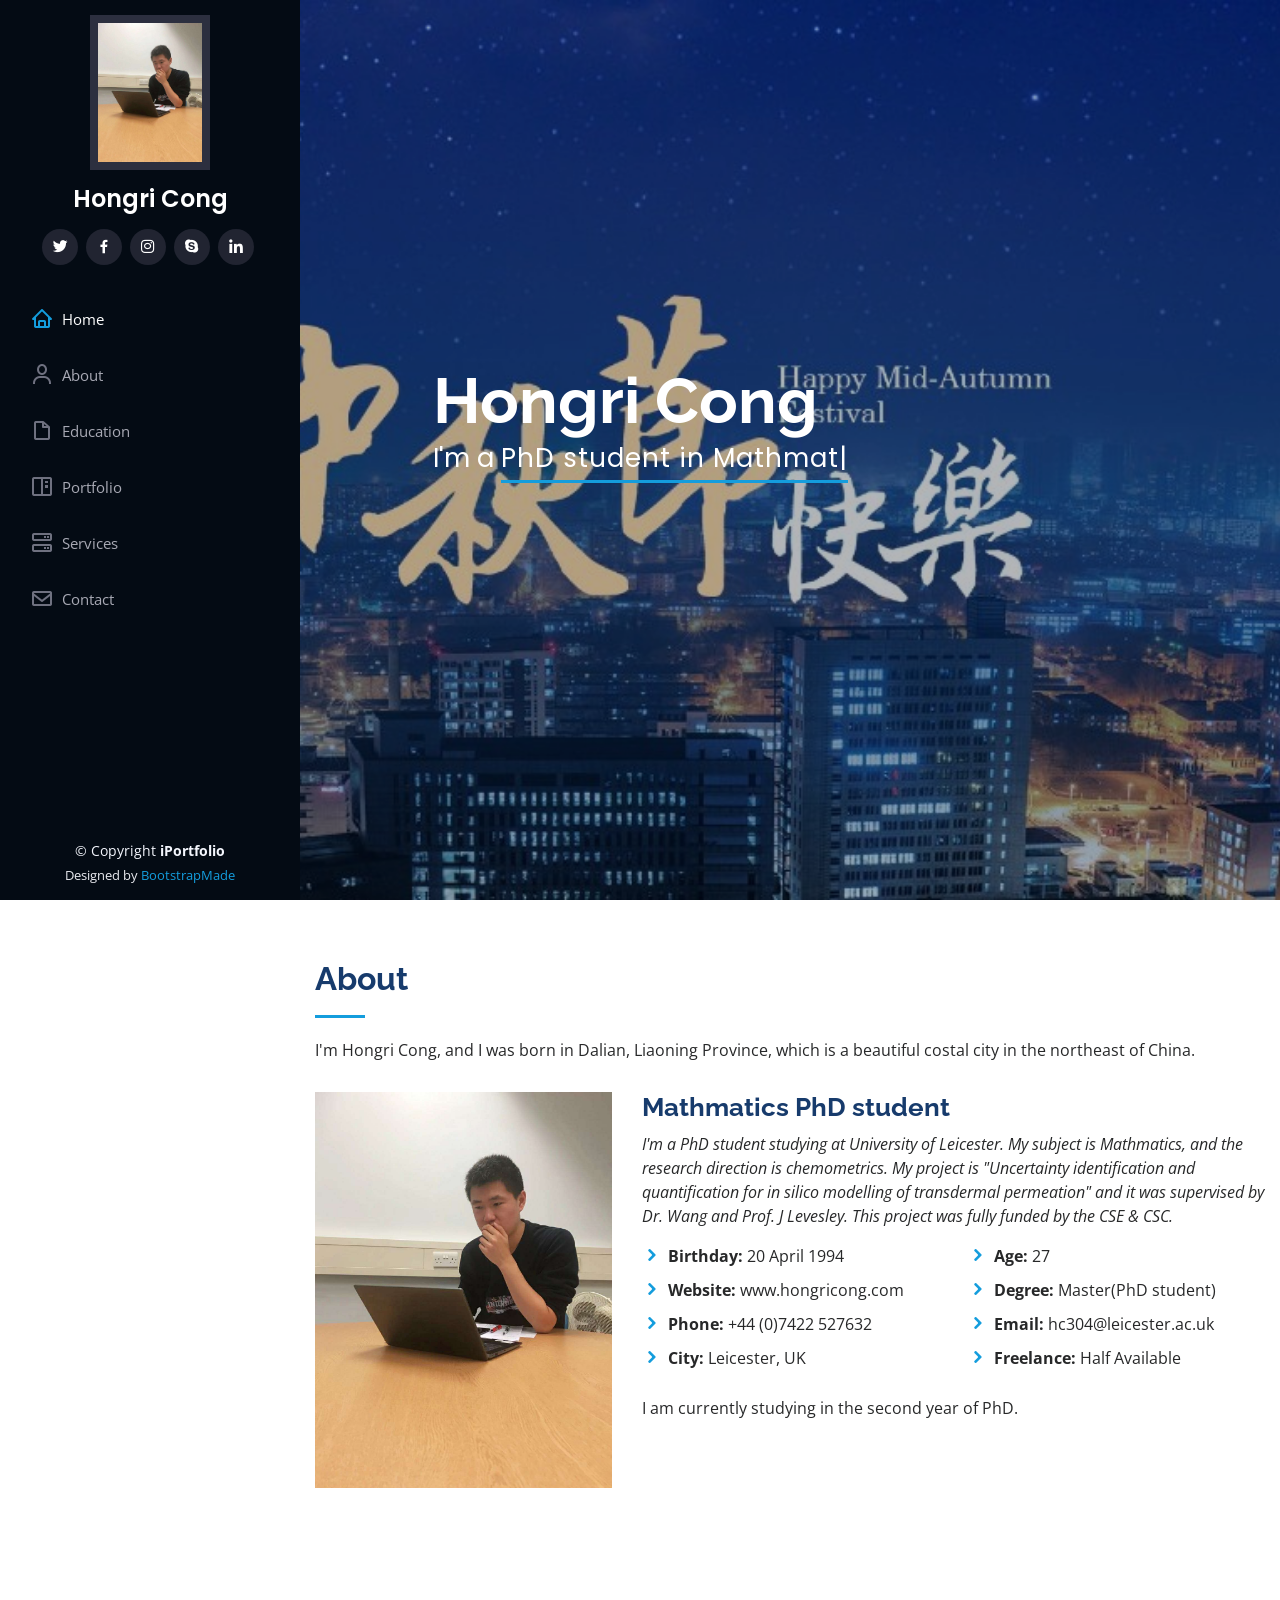
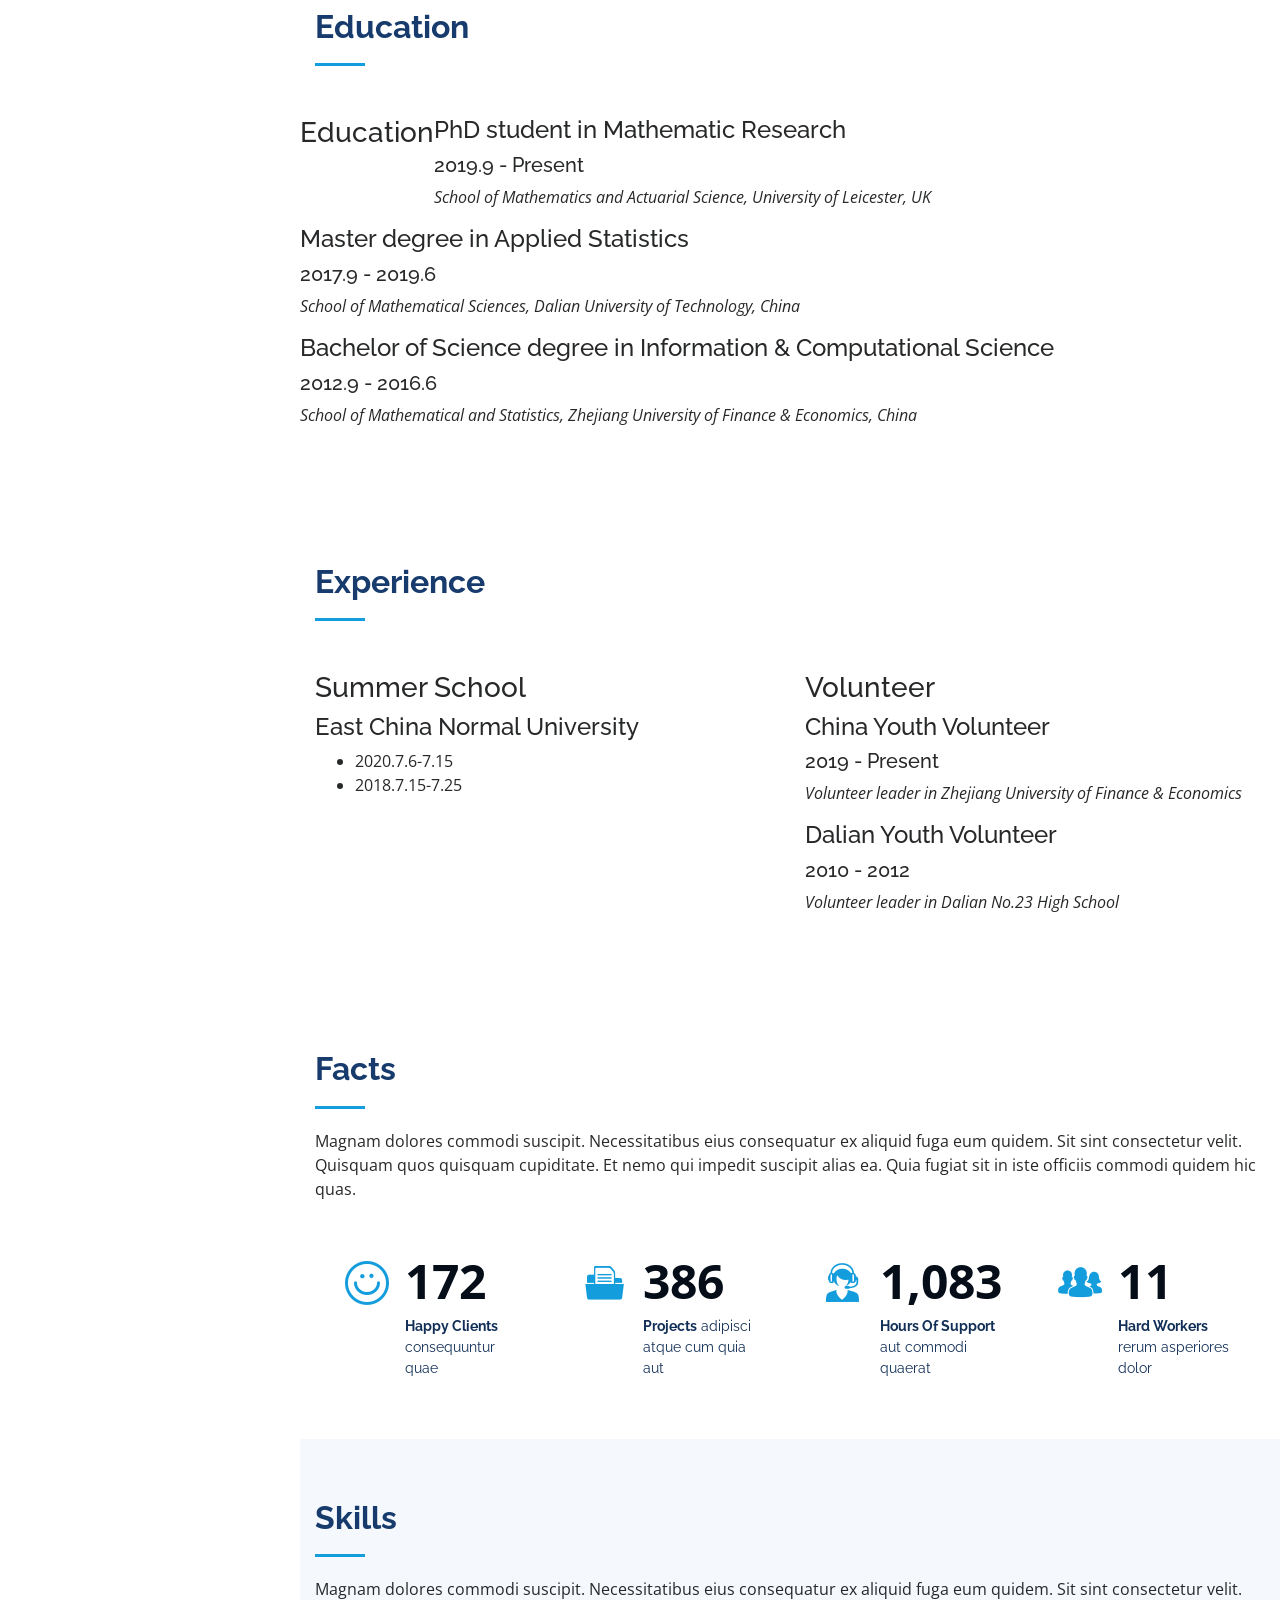
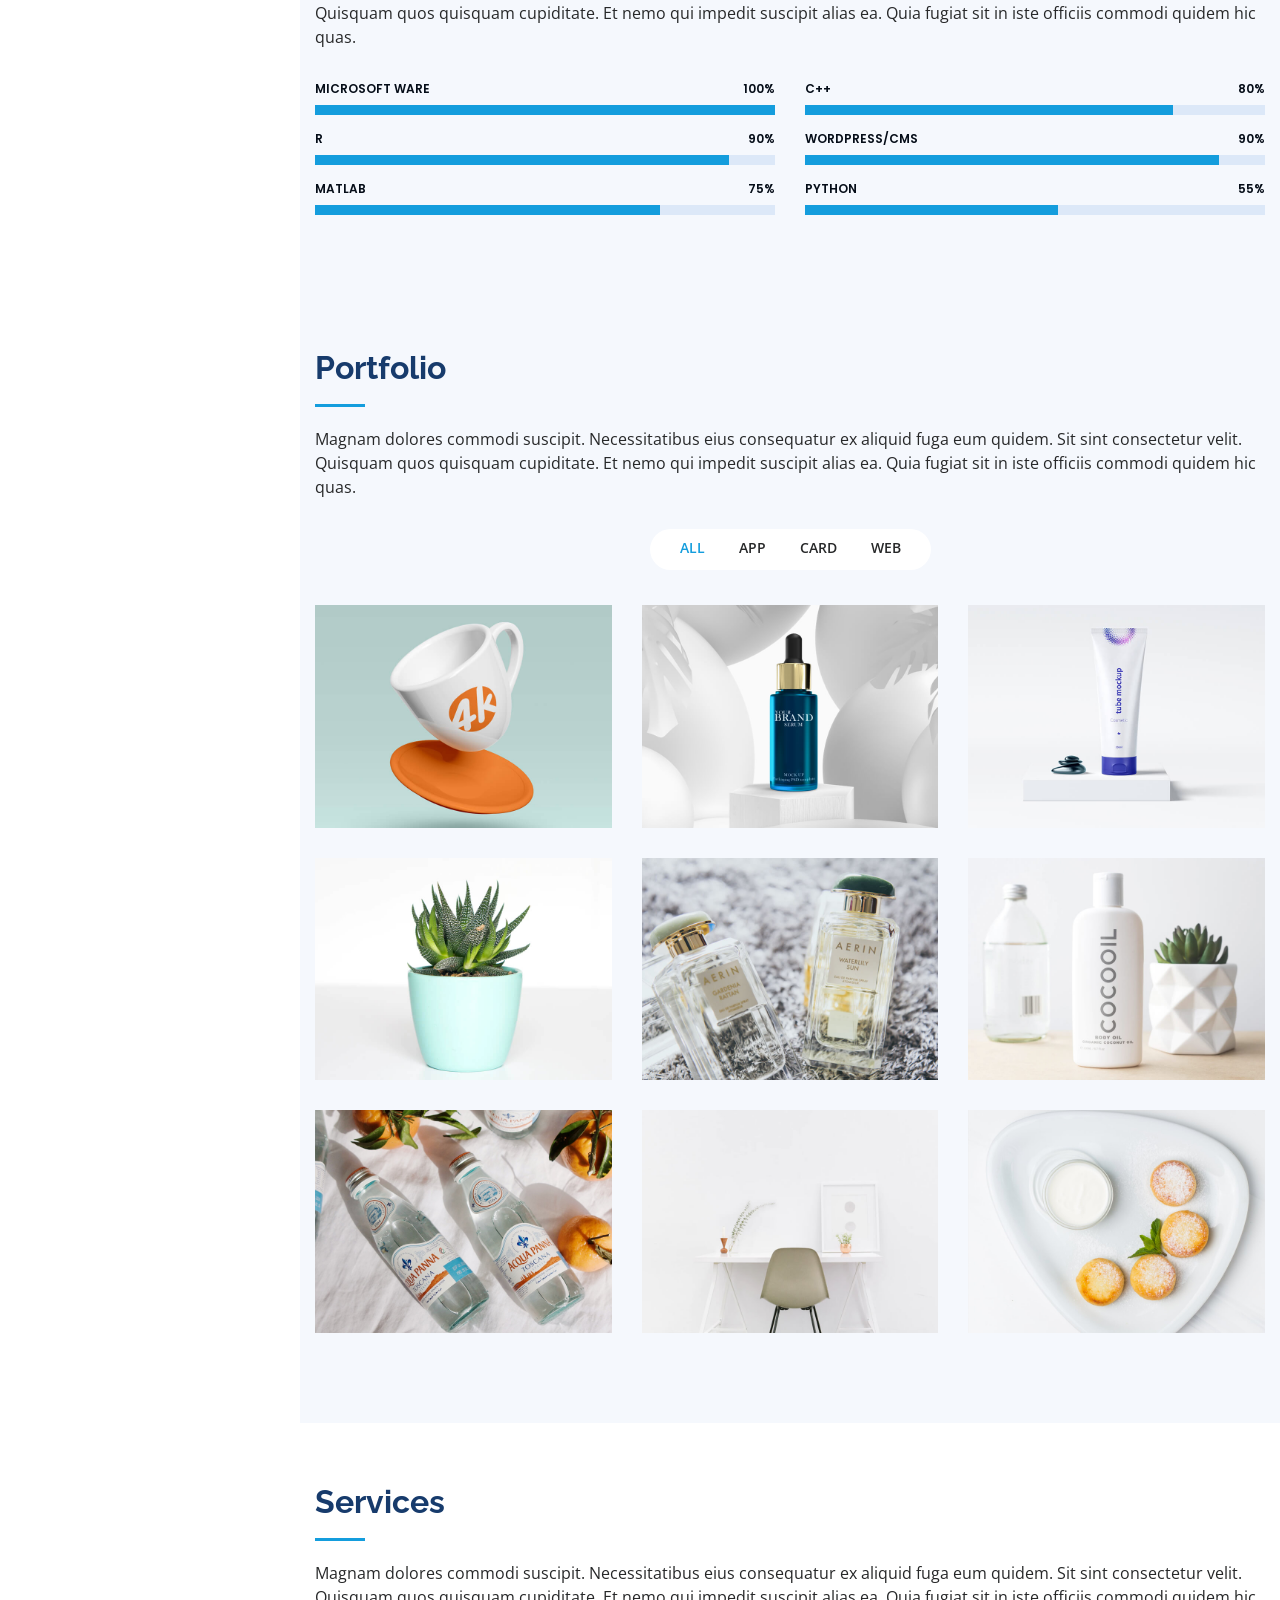
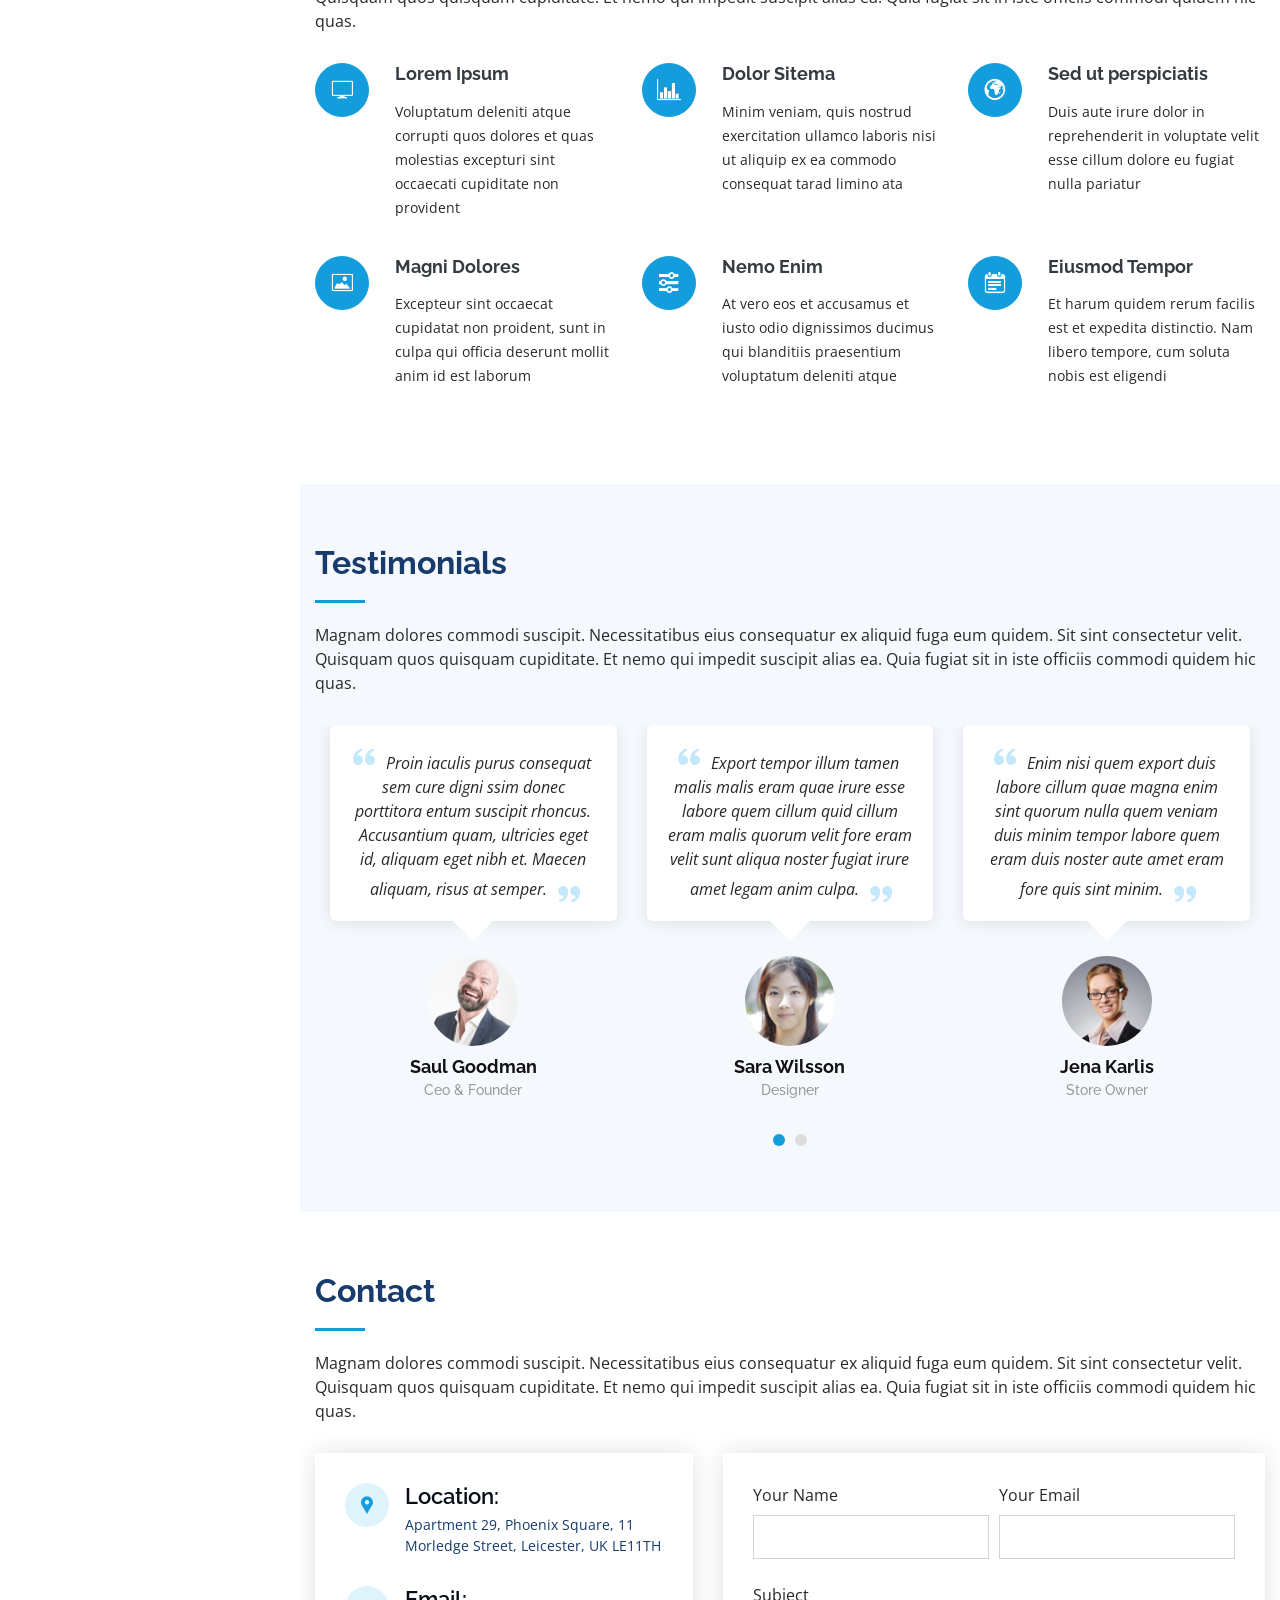
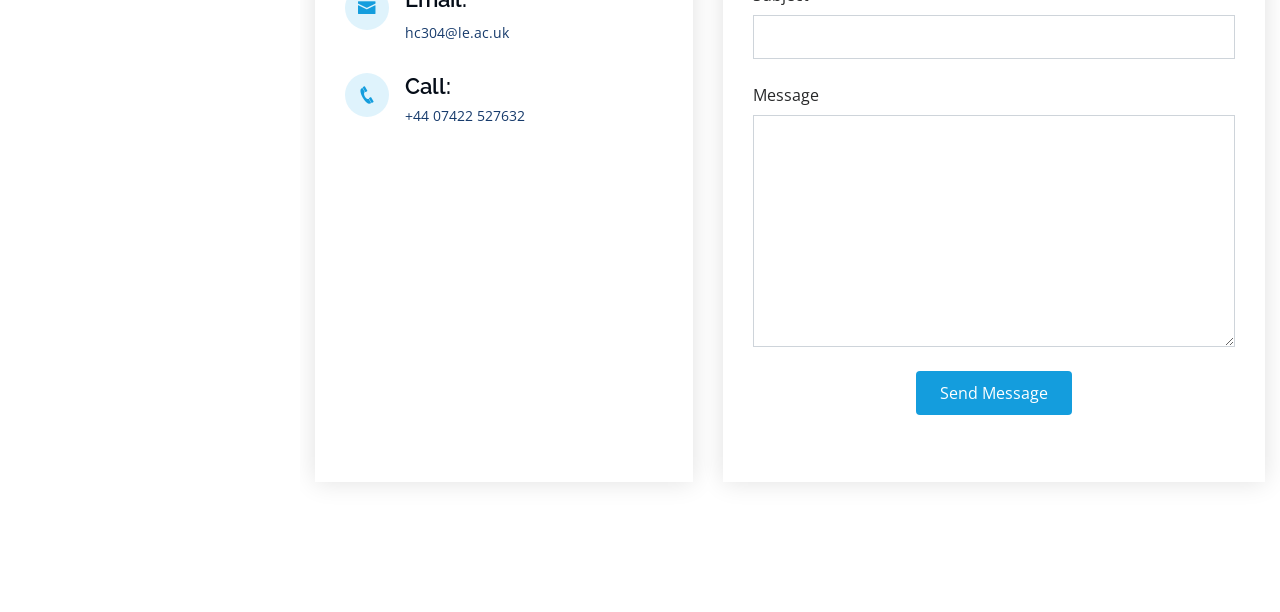
==== index.html @ 148af539 "Add files via upload" ====
<!DOCTYPE html>
<html lang="en">

<head>
  <meta charset="utf-8">
  <meta content="width=device-width, initial-scale=1.0" name="viewport">

  <title>iPortfolio Bootstrap Template - Index</title>
  <meta content="" name="description">
  <meta content="" name="keywords">

  <!-- Favicons -->
  <link href="assets/img/favicon.png" rel="icon">
  <link href="assets/img/apple-touch-icon.png" rel="apple-touch-icon">

  <!-- Google Fonts -->
  <link href="https://fonts.googleapis.com/css?family=Open+Sans:300,300i,400,400i,600,600i,700,700i|Raleway:300,300i,400,400i,500,500i,600,600i,700,700i|Poppins:300,300i,400,400i,500,500i,600,600i,700,700i" rel="stylesheet">

  <!-- Vendor CSS Files -->
  <link href="assets/vendor/bootstrap/css/bootstrap.min.css" rel="stylesheet">
  <link href="assets/vendor/icofont/icofont.min.css" rel="stylesheet">
  <link href="assets/vendor/boxicons/css/boxicons.min.css" rel="stylesheet">
  <link href="assets/vendor/venobox/venobox.css" rel="stylesheet">
  <link href="assets/vendor/owl.carousel/assets/owl.carousel.min.css" rel="stylesheet">
  <link href="assets/vendor/aos/aos.css" rel="stylesheet">

  <!-- Template Main CSS File -->
  <link href="assets/css/style.css" rel="stylesheet">

  <!-- =======================================================
  * Template Name: iPortfolio - v1.4.0
  * Template URL: https://bootstrapmade.com/iportfolio-bootstrap-portfolio-websites-template/
  * Author: BootstrapMade.com
  * License: https://bootstrapmade.com/license/
  ======================================================== -->
</head>

<body>

  <!-- ======= Mobile nav toggle button ======= -->
  <button type="button" class="mobile-nav-toggle d-xl-none"><i class="icofont-navigation-menu"></i></button>

  <!-- ======= Header ======= -->
  <header id="header">
    <div class="d-flex flex-column">

      <div class="profile">
        <img src="assets/img/profile-img.jpg" alt="" class="img-fluid,img-circle">
        <h1 class="text-light"><a href="index.html">Hongri Cong</a></h1>
        <div class="social-links mt-3 text-center">
          <a href="#" class="twitter"><i class="bx bxl-twitter"></i></a>
          <a href="#" class="facebook"><i class="bx bxl-facebook",herf="https://www.facebook.com/profile.php?id=100008953927500"></i></a>
          <a href="#" class="instagram"><i class="bx bxl-instagram",herf="https://www.instagram.com/hongricong/"></i></a>
          <a href="#" class="google-plus"><i class="bx bxl-skype"></i></a>
          <a href="#" class="linkedin"><i class="bx bxl-linkedin"></i></a>
        </div>
      </div>

      <nav class="nav-menu">
        <ul>
          <li class="active"><a href="index.html"><i class="bx bx-home"></i> <span>Home</span></a></li>
          <li><a href="#about"><i class="bx bx-user"></i> <span>About</span></a></li>
          <li><a href="#education"><i class="bx bx-file-blank"></i> <span>Education</span></a></li>
          <li><a href="#portfolio"><i class="bx bx-book-content"></i> Portfolio</a></li>
          <li><a href="#services"><i class="bx bx-server"></i> Services</a></li>
          <li><a href="#contact"><i class="bx bx-envelope"></i> Contact</a></li>

        </ul>
      </nav><!-- .nav-menu -->
      <button type="button" class="mobile-nav-toggle d-xl-none"><i class="icofont-navigation-menu"></i></button>

    </div>
  </header><!-- End Header -->

  <!-- ======= Hero Section ======= -->
  <section id="hero" class="d-flex flex-column justify-content-center align-items-center">
    <div class="hero-container" data-aos="fade-in">
      <h1>Hongri Cong</h1>
      <p>I'm a <span class="typed" data-typed-items=" PhD student in Mathmatics"></span></p>
    </div>
  </section><!-- End Hero -->

  <main id="main">

    <!-- ======= About Section ======= -->
    <section id="about" class="about">
      <div class="container">

        <div class="section-title">
          <h2>About</h2>
          <p>I'm Hongri Cong, and I was born in Dalian, Liaoning Province, which is a beautiful costal city in the northeast of China.</p>
        </div>

        <div class="row">
          <div class="col-lg-4" data-aos="fade-right">
            <img src="assets/img/profile-img.jpg" class="img-fluid" alt="">
          </div>
          <div class="col-lg-8 pt-4 pt-lg-0 content" data-aos="fade-left">
            <h3>Mathmatics PhD student</h3>
            <p class="font-italic">
              I'm a PhD student studying at University of Leicester. My subject is Mathmatics, and the research direction is chemometrics.
			  My project is "Uncertainty identification and quantification for in silico modelling of transdermal permeation" 
			  and it was supervised by Dr. Wang and Prof. J Levesley. This project was fully funded by the CSE &amp; CSC.
            </p>
            <div class="row">
              <div class="col-lg-6">
                <ul>
                  <li><i class="icofont-rounded-right"></i> <strong>Birthday:</strong> 20 April 1994</li>
                  <li><i class="icofont-rounded-right"></i> <strong>Website:</strong> www.hongricong.com</li>
                  <li><i class="icofont-rounded-right"></i> <strong>Phone:</strong> +44 (0)7422 527632</li>
                  <li><i class="icofont-rounded-right"></i> <strong>City:</strong> Leicester, UK</li>
                </ul>
              </div>
              <div class="col-lg-6">
                <ul>
                  <li><i class="icofont-rounded-right"></i> <strong>Age:</strong> 27</li>
                  <li><i class="icofont-rounded-right"></i> <strong>Degree:</strong> Master(PhD student)</li>
                  <li><i class="icofont-rounded-right"></i> <strong>Email:</strong> hc304@leicester.ac.uk</li>
                  <li><i class="icofont-rounded-right"></i> <strong>Freelance:</strong> Half Available</li>
                </ul>
              </div>
            </div>
            <p>
              I am currently studying in the second year of PhD.
            </p>
          </div>
        </div>

      </div>
    </section><!-- End About Section -->



    <!-- ======= Education Section ======= -->
    <section id="education" class="education">
      <div class="container">
        <div class="section-title">
          <h2>Education</h2>
        </div>
        <div class="row">
            <h3 class="education-title">Education</h3>
            <div class="education-item">
              <h4>PhD student in Mathematic Research</h4>
              <h5>2019.9 - Present</h5>
              <p><em>School of Mathematics and Actuarial Science, University of Leicester, UK</em></p>
            </div>
			<div class="education-item">
              <h4>Master degree in Applied Statistics</h4>
              <h5>2017.9 - 2019.6</h5>
              <p><em>School of Mathematical Sciences, Dalian University of Technology, China</em></p>
            </div>
            <div class="education-item">
              <h4>Bachelor of Science degree in Information &amp; Computational Science</h4>
              <h5>2012.9 - 2016.6</h5>
              <p><em>School of Mathematical and Statistics, Zhejiang University of Finance &amp; Economics, China</em></p>
            </div>
          </div>
        </div>
      </div>
    </section><!-- End Education Section -->



    <!-- ======= Experience Section ======= -->
    <section id="experience" class="experience">
      <div class="container">

        <div class="section-title">
          <h2>Experience</h2>
        </div>

        <div class="row">
          <div class="col-lg-6" data-aos="fade-up">
		  
            <h3 class="experience-title">Summer School</h3>
            <div class="experience-item pb-0">
              <h4>East China Normal University</h4>
              <ul>
                <li>2020.7.6-7.15</li>
                <li>2018.7.15-7.25</li>
              </ul>
            </div>
          </div>
		  
          <div class="col-lg-6" data-aos="fade-up" data-aos-delay="100">
            <h3 class="experience-title">Volunteer</h3>
            <div class="experience-item">
              <h4>China Youth Volunteer</h4>
              <h5>2019 - Present</h5>
              <p><em>Volunteer leader in Zhejiang University of Finance & Economics</em></p>
            </div>
            <div class="experience-item">
              <h4>Dalian Youth Volunteer</h4>
              <h5>2010 - 2012</h5>
              <p><em>Volunteer leader in Dalian No.23 High School</em></p>
            </div>
          </div>
        </div>



      </div>
    </section><!-- End Experience Section -->


    <!-- ======= Facts Section ======= -->
    <section id="facts" class="facts">
      <div class="container">

        <div class="section-title">
          <h2>Facts</h2>
          <p>Magnam dolores commodi suscipit. Necessitatibus eius consequatur ex aliquid fuga eum quidem. Sit sint consectetur velit. Quisquam quos quisquam cupiditate. Et nemo qui impedit suscipit alias ea. Quia fugiat sit in iste officiis commodi quidem hic quas.</p>
        </div>

        <div class="row no-gutters">

          <div class="col-lg-3 col-md-6 d-md-flex align-items-md-stretch" data-aos="fade-up">
            <div class="count-box">
              <i class="icofont-simple-smile"></i>
              <span data-toggle="counter-up">232</span>
              <p><strong>Happy Clients</strong> consequuntur quae</p>
            </div>
          </div>

          <div class="col-lg-3 col-md-6 d-md-flex align-items-md-stretch" data-aos="fade-up" data-aos-delay="100">
            <div class="count-box">
              <i class="icofont-document-folder"></i>
              <span data-toggle="counter-up">521</span>
              <p><strong>Projects</strong> adipisci atque cum quia aut</p>
            </div>
          </div>

          <div class="col-lg-3 col-md-6 d-md-flex align-items-md-stretch" data-aos="fade-up" data-aos-delay="200">
            <div class="count-box">
              <i class="icofont-live-support"></i>
              <span data-toggle="counter-up">1,463</span>
              <p><strong>Hours Of Support</strong> aut commodi quaerat</p>
            </div>
          </div>

          <div class="col-lg-3 col-md-6 d-md-flex align-items-md-stretch" data-aos="fade-up" data-aos-delay="300">
            <div class="count-box">
              <i class="icofont-users-alt-5"></i>
              <span data-toggle="counter-up">15</span>
              <p><strong>Hard Workers</strong> rerum asperiores dolor</p>
            </div>
          </div>

        </div>

      </div>
    </section><!-- End Facts Section -->

    <!-- ======= Skills Section ======= -->
    <section id="skills" class="skills section-bg">
      <div class="container">

        <div class="section-title">
          <h2>Skills</h2>
          <p>Magnam dolores commodi suscipit. Necessitatibus eius consequatur ex aliquid fuga eum quidem. Sit sint consectetur velit. Quisquam quos quisquam cupiditate. Et nemo qui impedit suscipit alias ea. Quia fugiat sit in iste officiis commodi quidem hic quas.</p>
        </div>

        <div class="row skills-content">

          <div class="col-lg-6" data-aos="fade-up">

            <div class="progress">
              <span class="skill">Microsoft ware <i class="val">100%</i></span>
              <div class="progress-bar-wrap">
                <div class="progress-bar" role="progressbar" aria-valuenow="100" aria-valuemin="0" aria-valuemax="100"></div>
              </div>
            </div>

            <div class="progress">
              <span class="skill">R <i class="val">90%</i></span>
              <div class="progress-bar-wrap">
                <div class="progress-bar" role="progressbar" aria-valuenow="90" aria-valuemin="0" aria-valuemax="100"></div>
              </div>
            </div>

            <div class="progress">
              <span class="skill">Matlab <i class="val">75%</i></span>
              <div class="progress-bar-wrap">
                <div class="progress-bar" role="progressbar" aria-valuenow="75" aria-valuemin="0" aria-valuemax="100"></div>
              </div>
            </div>

          </div>

          <div class="col-lg-6" data-aos="fade-up" data-aos-delay="100">

            <div class="progress">
              <span class="skill">C++ <i class="val">80%</i></span>
              <div class="progress-bar-wrap">
                <div class="progress-bar" role="progressbar" aria-valuenow="80" aria-valuemin="0" aria-valuemax="100"></div>
              </div>
            </div>

            <div class="progress">
              <span class="skill">WordPress/CMS <i class="val">90%</i></span>
              <div class="progress-bar-wrap">
                <div class="progress-bar" role="progressbar" aria-valuenow="90" aria-valuemin="0" aria-valuemax="100"></div>
              </div>
            </div>

            <div class="progress">
              <span class="skill">Python <i class="val">55%</i></span>
              <div class="progress-bar-wrap">
                <div class="progress-bar" role="progressbar" aria-valuenow="55" aria-valuemin="0" aria-valuemax="100"></div>
              </div>
            </div>

          </div>

        </div>

      </div>
    </section><!-- End Skills Section -->


    <!-- ======= Portfolio Section ======= -->
    <section id="portfolio" class="portfolio section-bg">
      <div class="container">

        <div class="section-title">
          <h2>Portfolio</h2>
          <p>Magnam dolores commodi suscipit. Necessitatibus eius consequatur ex aliquid fuga eum quidem. Sit sint consectetur velit. Quisquam quos quisquam cupiditate. Et nemo qui impedit suscipit alias ea. Quia fugiat sit in iste officiis commodi quidem hic quas.</p>
        </div>

        <div class="row" data-aos="fade-up">
          <div class="col-lg-12 d-flex justify-content-center">
            <ul id="portfolio-flters">
              <li data-filter="*" class="filter-active">All</li>
              <li data-filter=".filter-app">App</li>
              <li data-filter=".filter-card">Card</li>
              <li data-filter=".filter-web">Web</li>
            </ul>
          </div>
        </div>

        <div class="row portfolio-container" data-aos="fade-up" data-aos-delay="100">

          <div class="col-lg-4 col-md-6 portfolio-item filter-app">
            <div class="portfolio-wrap">
              <img src="assets/img/portfolio/portfolio-1.jpg" class="img-fluid" alt="">
              <div class="portfolio-links">
                <a href="assets/img/portfolio/portfolio-1.jpg" data-gall="portfolioGallery" class="venobox" title="App 1"><i class="bx bx-plus"></i></a>
                <a href="portfolio-details.html" title="More Details"><i class="bx bx-link"></i></a>
              </div>
            </div>
          </div>

          <div class="col-lg-4 col-md-6 portfolio-item filter-web">
            <div class="portfolio-wrap">
              <img src="assets/img/portfolio/portfolio-2.jpg" class="img-fluid" alt="">
              <div class="portfolio-links">
                <a href="assets/img/portfolio/portfolio-2.jpg" data-gall="portfolioGallery" class="venobox" title="Web 3"><i class="bx bx-plus"></i></a>
                <a href="portfolio-details.html" title="More Details"><i class="bx bx-link"></i></a>
              </div>
            </div>
          </div>

          <div class="col-lg-4 col-md-6 portfolio-item filter-app">
            <div class="portfolio-wrap">
              <img src="assets/img/portfolio/portfolio-3.jpg" class="img-fluid" alt="">
              <div class="portfolio-links">
                <a href="assets/img/portfolio/portfolio-3.jpg" data-gall="portfolioGallery" class="venobox" title="App 2"><i class="bx bx-plus"></i></a>
                <a href="portfolio-details.html" title="More Details"><i class="bx bx-link"></i></a>
              </div>
            </div>
          </div>

          <div class="col-lg-4 col-md-6 portfolio-item filter-card">
            <div class="portfolio-wrap">
              <img src="assets/img/portfolio/portfolio-4.jpg" class="img-fluid" alt="">
              <div class="portfolio-links">
                <a href="assets/img/portfolio/portfolio-4.jpg" data-gall="portfolioGallery" class="venobox" title="Card 2"><i class="bx bx-plus"></i></a>
                <a href="portfolio-details.html" title="More Details"><i class="bx bx-link"></i></a>
              </div>
            </div>
          </div>

          <div class="col-lg-4 col-md-6 portfolio-item filter-web">
            <div class="portfolio-wrap">
              <img src="assets/img/portfolio/portfolio-5.jpg" class="img-fluid" alt="">
              <div class="portfolio-links">
                <a href="assets/img/portfolio/portfolio-5.jpg" data-gall="portfolioGallery" class="venobox" title="Web 2"><i class="bx bx-plus"></i></a>
                <a href="portfolio-details.html" title="More Details"><i class="bx bx-link"></i></a>
              </div>
            </div>
          </div>

          <div class="col-lg-4 col-md-6 portfolio-item filter-app">
            <div class="portfolio-wrap">
              <img src="assets/img/portfolio/portfolio-6.jpg" class="img-fluid" alt="">
              <div class="portfolio-links">
                <a href="assets/img/portfolio/portfolio-6.jpg" data-gall="portfolioGallery" class="venobox" title="App 3"><i class="bx bx-plus"></i></a>
                <a href="portfolio-details.html" title="More Details"><i class="bx bx-link"></i></a>
              </div>
            </div>
          </div>

          <div class="col-lg-4 col-md-6 portfolio-item filter-card">
            <div class="portfolio-wrap">
              <img src="assets/img/portfolio/portfolio-7.jpg" class="img-fluid" alt="">
              <div class="portfolio-links">
                <a href="assets/img/portfolio/portfolio-7.jpg" data-gall="portfolioGallery" class="venobox" title="Card 1"><i class="bx bx-plus"></i></a>
                <a href="portfolio-details.html" title="More Details"><i class="bx bx-link"></i></a>
              </div>
            </div>
          </div>

          <div class="col-lg-4 col-md-6 portfolio-item filter-card">
            <div class="portfolio-wrap">
              <img src="assets/img/portfolio/portfolio-8.jpg" class="img-fluid" alt="">
              <div class="portfolio-links">
                <a href="assets/img/portfolio/portfolio-8.jpg" data-gall="portfolioGallery" class="venobox" title="Card 3"><i class="bx bx-plus"></i></a>
                <a href="portfolio-details.html" title="More Details"><i class="bx bx-link"></i></a>
              </div>
            </div>
          </div>

          <div class="col-lg-4 col-md-6 portfolio-item filter-web">
            <div class="portfolio-wrap">
              <img src="assets/img/portfolio/portfolio-9.jpg" class="img-fluid" alt="">
              <div class="portfolio-links">
                <a href="assets/img/portfolio/portfolio-9.jpg" data-gall="portfolioGallery" class="venobox" title="Web 3"><i class="bx bx-plus"></i></a>
                <a href="portfolio-details.html" title="More Details"><i class="bx bx-link"></i></a>
              </div>
            </div>
          </div>

        </div>

      </div>
    </section><!-- End Portfolio Section -->

    <!-- ======= Services Section ======= -->
    <section id="services" class="services">
      <div class="container">

        <div class="section-title">
          <h2>Services</h2>
          <p>Magnam dolores commodi suscipit. Necessitatibus eius consequatur ex aliquid fuga eum quidem. Sit sint consectetur velit. Quisquam quos quisquam cupiditate. Et nemo qui impedit suscipit alias ea. Quia fugiat sit in iste officiis commodi quidem hic quas.</p>
        </div>

        <div class="row">
          <div class="col-lg-4 col-md-6 icon-box" data-aos="fade-up">
            <div class="icon"><i class="icofont-computer"></i></div>
            <h4 class="title"><a href="">Lorem Ipsum</a></h4>
            <p class="description">Voluptatum deleniti atque corrupti quos dolores et quas molestias excepturi sint occaecati cupiditate non provident</p>
          </div>
          <div class="col-lg-4 col-md-6 icon-box" data-aos="fade-up" data-aos-delay="100">
            <div class="icon"><i class="icofont-chart-bar-graph"></i></div>
            <h4 class="title"><a href="">Dolor Sitema</a></h4>
            <p class="description">Minim veniam, quis nostrud exercitation ullamco laboris nisi ut aliquip ex ea commodo consequat tarad limino ata</p>
          </div>
          <div class="col-lg-4 col-md-6 icon-box" data-aos="fade-up" data-aos-delay="200">
            <div class="icon"><i class="icofont-earth"></i></div>
            <h4 class="title"><a href="">Sed ut perspiciatis</a></h4>
            <p class="description">Duis aute irure dolor in reprehenderit in voluptate velit esse cillum dolore eu fugiat nulla pariatur</p>
          </div>
          <div class="col-lg-4 col-md-6 icon-box" data-aos="fade-up" data-aos-delay="300">
            <div class="icon"><i class="icofont-image"></i></div>
            <h4 class="title"><a href="">Magni Dolores</a></h4>
            <p class="description">Excepteur sint occaecat cupidatat non proident, sunt in culpa qui officia deserunt mollit anim id est laborum</p>
          </div>
          <div class="col-lg-4 col-md-6 icon-box" data-aos="fade-up" data-aos-delay="400">
            <div class="icon"><i class="icofont-settings"></i></div>
            <h4 class="title"><a href="">Nemo Enim</a></h4>
            <p class="description">At vero eos et accusamus et iusto odio dignissimos ducimus qui blanditiis praesentium voluptatum deleniti atque</p>
          </div>
          <div class="col-lg-4 col-md-6 icon-box" data-aos="fade-up" data-aos-delay="500">
            <div class="icon"><i class="icofont-tasks-alt"></i></div>
            <h4 class="title"><a href="">Eiusmod Tempor</a></h4>
            <p class="description">Et harum quidem rerum facilis est et expedita distinctio. Nam libero tempore, cum soluta nobis est eligendi</p>
          </div>
        </div>

      </div>
    </section><!-- End Services Section -->

    <!-- ======= Testimonials Section ======= -->
    <section id="testimonials" class="testimonials section-bg">
      <div class="container">

        <div class="section-title">
          <h2>Testimonials</h2>
          <p>Magnam dolores commodi suscipit. Necessitatibus eius consequatur ex aliquid fuga eum quidem. Sit sint consectetur velit. Quisquam quos quisquam cupiditate. Et nemo qui impedit suscipit alias ea. Quia fugiat sit in iste officiis commodi quidem hic quas.</p>
        </div>

        <div class="owl-carousel testimonials-carousel">

          <div class="testimonial-item" data-aos="fade-up">
            <p>
              <i class="bx bxs-quote-alt-left quote-icon-left"></i>
              Proin iaculis purus consequat sem cure digni ssim donec porttitora entum suscipit rhoncus. Accusantium quam, ultricies eget id, aliquam eget nibh et. Maecen aliquam, risus at semper.
              <i class="bx bxs-quote-alt-right quote-icon-right"></i>
            </p>
            <img src="assets/img/testimonials/testimonials-1.jpg" class="testimonial-img" alt="">
            <h3>Saul Goodman</h3>
            <h4>Ceo &amp; Founder</h4>
          </div>

          <div class="testimonial-item" data-aos="fade-up" data-aos-delay="100">
            <p>
              <i class="bx bxs-quote-alt-left quote-icon-left"></i>
              Export tempor illum tamen malis malis eram quae irure esse labore quem cillum quid cillum eram malis quorum velit fore eram velit sunt aliqua noster fugiat irure amet legam anim culpa.
              <i class="bx bxs-quote-alt-right quote-icon-right"></i>
            </p>
            <img src="assets/img/testimonials/testimonials-2.jpg" class="testimonial-img" alt="">
            <h3>Sara Wilsson</h3>
            <h4>Designer</h4>
          </div>

          <div class="testimonial-item" data-aos="fade-up" data-aos-delay="200">
            <p>
              <i class="bx bxs-quote-alt-left quote-icon-left"></i>
              Enim nisi quem export duis labore cillum quae magna enim sint quorum nulla quem veniam duis minim tempor labore quem eram duis noster aute amet eram fore quis sint minim.
              <i class="bx bxs-quote-alt-right quote-icon-right"></i>
            </p>
            <img src="assets/img/testimonials/testimonials-3.jpg" class="testimonial-img" alt="">
            <h3>Jena Karlis</h3>
            <h4>Store Owner</h4>
          </div>

          <div class="testimonial-item" data-aos="fade-up" data-aos-delay="300">
            <p>
              <i class="bx bxs-quote-alt-left quote-icon-left"></i>
              Fugiat enim eram quae cillum dolore dolor amet nulla culpa multos export minim fugiat minim velit minim dolor enim duis veniam ipsum anim magna sunt elit fore quem dolore labore illum veniam.
              <i class="bx bxs-quote-alt-right quote-icon-right"></i>
            </p>
            <img src="assets/img/testimonials/testimonials-4.jpg" class="testimonial-img" alt="">
            <h3>Matt Brandon</h3>
            <h4>Freelancer</h4>
          </div>

          <div class="testimonial-item" data-aos="fade-up" data-aos-delay="400">
            <p>
              <i class="bx bxs-quote-alt-left quote-icon-left"></i>
              Quis quorum aliqua sint quem legam fore sunt eram irure aliqua veniam tempor noster veniam enim culpa labore duis sunt culpa nulla illum cillum fugiat legam esse veniam culpa fore nisi cillum quid.
              <i class="bx bxs-quote-alt-right quote-icon-right"></i>
            </p>
            <img src="assets/img/testimonials/testimonials-5.jpg" class="testimonial-img" alt="">
            <h3>John Larson</h3>
            <h4>Entrepreneur</h4>
          </div>

        </div>

      </div>
    </section><!-- End Testimonials Section -->

    <!-- ======= Contact Section ======= -->
    <section id="contact" class="contact">
      <div class="container">

        <div class="section-title">
          <h2>Contact</h2>
          <p>Magnam dolores commodi suscipit. Necessitatibus eius consequatur ex aliquid fuga eum quidem. Sit sint consectetur velit. Quisquam quos quisquam cupiditate. Et nemo qui impedit suscipit alias ea. Quia fugiat sit in iste officiis commodi quidem hic quas.</p>
        </div>

        <div class="row" data-aos="fade-in">

          <div class="col-lg-5 d-flex align-items-stretch">
            <div class="info">
              <div class="address">
                <i class="icofont-google-map"></i>
                <h4>Location:</h4>
                <p>Apartment 29, Phoenix Square, 11 Morledge Street, Leicester, UK LE11TH</p>
              </div>

              <div class="email">
                <i class="icofont-envelope"></i>
                <h4>Email:</h4>
                <p>hc304@le.ac.uk</p>
              </div>

              <div class="phone">
                <i class="icofont-phone"></i>
                <h4>Call:</h4>
                <p>+44 07422 527632</p>
              </div>

              <iframe src="https://www.google.com/maps/embed?pb=!1m14!1m8!1m3!1d12097.433213460943!2d-74.0062269!3d40.7101282!3m2!1i1024!2i768!4f13.1!3m3!1m2!1s0x0%3A0xb89d1fe6bc499443!2sDowntown+Conference+Center!5e0!3m2!1smk!2sbg!4v1539943755621" frameborder="0" style="border:0; width: 100%; height: 290px;" allowfullscreen></iframe>
            </div>

          </div>

          <div class="col-lg-7 mt-5 mt-lg-0 d-flex align-items-stretch">
            <form action="forms/contact.php" method="post" role="form" class="php-email-form">
              <div class="form-row">
                <div class="form-group col-md-6">
                  <label for="name">Your Name</label>
                  <input type="text" name="name" class="form-control" id="name" data-rule="minlen:4" data-msg="Please enter at least 4 chars" />
                  <div class="validate"></div>
                </div>
                <div class="form-group col-md-6">
                  <label for="name">Your Email</label>
                  <input type="email" class="form-control" name="email" id="email" data-rule="email" data-msg="Please enter a valid email" />
                  <div class="validate"></div>
                </div>
              </div>
              <div class="form-group">
                <label for="name">Subject</label>
                <input type="text" class="form-control" name="subject" id="subject" data-rule="minlen:4" data-msg="Please enter at least 8 chars of subject" />
                <div class="validate"></div>
              </div>
              <div class="form-group">
                <label for="name">Message</label>
                <textarea class="form-control" name="message" rows="10" data-rule="required" data-msg="Please write something for us"></textarea>
                <div class="validate"></div>
              </div>
              <div class="mb-3">
                <div class="loading">Loading</div>
                <div class="error-message"></div>
                <div class="sent-message">Your message has been sent. Thank you!</div>
              </div>
              <div class="text-center"><button type="submit">Send Message</button></div>
            </form>
          </div>

        </div>

      </div>
    </section><!-- End Contact Section -->

  </main><!-- End #main -->

  <!-- ======= Footer ======= -->
  <footer id="footer">
    <div class="container">
      <div class="copyright">
        &copy; Copyright <strong><span>iPortfolio</span></strong>
      </div>
      <div class="credits">
        <!-- All the links in the footer should remain intact. -->
        <!-- You can delete the links only if you purchased the pro version. -->
        <!-- Licensing information: https://bootstrapmade.com/license/ -->
        <!-- Purchase the pro version with working PHP/AJAX contact form: https://bootstrapmade.com/iportfolio-bootstrap-portfolio-websites-template/ -->
        Designed by <a href="https://bootstrapmade.com/">BootstrapMade</a>
      </div>
    </div>
  </footer><!-- End  Footer -->

  <a href="#" class="back-to-top"><i class="icofont-simple-up"></i></a>

  <!-- Vendor JS Files -->
  <script src="assets/vendor/jquery/jquery.min.js"></script>
  <script src="assets/vendor/bootstrap/js/bootstrap.bundle.min.js"></script>
  <script src="assets/vendor/jquery.easing/jquery.easing.min.js"></script>
  <script src="assets/vendor/php-email-form/validate.js"></script>
  <script src="assets/vendor/waypoints/jquery.waypoints.min.js"></script>
  <script src="assets/vendor/counterup/counterup.min.js"></script>
  <script src="assets/vendor/isotope-layout/isotope.pkgd.min.js"></script>
  <script src="assets/vendor/venobox/venobox.min.js"></script>
  <script src="assets/vendor/owl.carousel/owl.carousel.min.js"></script>
  <script src="assets/vendor/typed.js/typed.min.js"></script>
  <script src="assets/vendor/aos/aos.js"></script>

  <!-- Template Main JS File -->
  <script src="assets/js/main.js"></script>

</body>

</html>
---- assets/css/style.css ----
/**
* Template Name: iPortfolio - v1.4.0
* Template URL: https://bootstrapmade.com/iportfolio-bootstrap-portfolio-websites-template/
* Author: BootstrapMade.com
* License: https://bootstrapmade.com/license/
*/

/*--------------------------------------------------------------
# General
--------------------------------------------------------------*/
body {
  font-family: "Open Sans", sans-serif;
  color: #272829;
}

a {
  color: #149ddd;
}

a:hover {
  color: #37b3ed;
  text-decoration: none;
}

h1, h2, h3, h4, h5, h6 {
  font-family: "Raleway", sans-serif;
}

/*--------------------------------------------------------------
# Back to top button
--------------------------------------------------------------*/
.back-to-top {
  position: fixed;
  display: none;
  width: 40px;
  height: 40px;
  border-radius: 50px;
  right: 15px;
  bottom: 15px;
  background: #149ddd;
  color: #fff;
  transition: display 0.5s ease-in-out;
  z-index: 99999;
}

.back-to-top i {
  font-size: 24px;
  position: absolute;
  top: 7px;
  left: 8px;
}

.back-to-top:hover {
  color: #fff;
  background: #2eafec;
  transition: background 0.2s ease-in-out;
}

/*--------------------------------------------------------------
# Header
--------------------------------------------------------------*/
#header {
  position: fixed;
  top: 0;
  left: 0;
  bottom: 0;
  width: 300px;
  transition: all ease-in-out 0.5s;
  z-index: 9997;
  transition: all 0.5s;
  padding: 0 15px;
  background: #040b14;
  overflow-y: auto;
}

#header .profile img {
  margin: 15px auto;
  display: block;
  width: 120px;
  border: 8px solid #2c2f3f;
}

#header .profile h1 {
  font-size: 24px;
  margin: 0;
  padding: 0;
  font-weight: 600;
  -moz-text-align-last: center;
  text-align-last: center;
  font-family: "Poppins", sans-serif;
}

#header .profile h1 a, #header .profile h1 a:hover {
  color: #fff;
  text-decoration: none;
}

#header .profile .social-links a {
  font-size: 18px;
  display: inline-block;
  background: #212431;
  color: #fff;
  line-height: 1;
  padding: 8px 0;
  margin-right: 4px;
  border-radius: 50%;
  text-align: center;
  width: 36px;
  height: 36px;
  transition: 0.3s;
}

#header .profile .social-links a:hover {
  background: #149ddd;
  color: #fff;
  text-decoration: none;
}

#main {
  margin-left: 300px;
}

@media (max-width: 1199px) {
  #header {
    left: -300px;
  }
  #main {
    margin-left: 0;
  }
}

/*--------------------------------------------------------------
# Navigation Menu
--------------------------------------------------------------*/
/* Desktop Navigation */
.nav-menu {
  padding-top: 30px;
}

.nav-menu * {
  margin: 0;
  padding: 0;
  list-style: none;
}

.nav-menu > ul > li {
  position: relative;
  white-space: nowrap;
}

.nav-menu a {
  display: flex;
  align-items: center;
  color: #a8a9b4;
  padding: 12px 15px;
  margin-bottom: 8px;
  transition: 0.3s;
  font-size: 15px;
}

.nav-menu a i {
  font-size: 24px;
  padding-right: 8px;
  color: #6f7180;
}

.nav-menu a:hover, .nav-menu .active > a, .nav-menu li:hover > a {
  text-decoration: none;
  color: #fff;
}

.nav-menu a:hover i, .nav-menu .active > a i, .nav-menu li:hover > a i {
  color: #149ddd;
}

/* Mobile Navigation */
.mobile-nav-toggle {
  position: fixed;
  right: 15px;
  top: 15px;
  z-index: 9998;
  border: 0;
  background: none;
  font-size: 24px;
  transition: all 0.4s;
  outline: none !important;
  line-height: 1;
  cursor: pointer;
  text-align: right;
}

.mobile-nav-toggle i {
  color: #149ddd;
}

.mobile-nav-active {
  overflow: hidden;
}

.mobile-nav-active #header {
  left: 0;
}

.mobile-nav-active .mobile-nav-toggle i {
  color: #fff;
}

/*--------------------------------------------------------------
# Hero Section
--------------------------------------------------------------*/
#hero {
  width: 100%;
  height: 100vh;
  background: url("../img/hero-bg.jpg") top center;
  background-size: cover;
}

#hero:before {
  content: "";
  background: rgba(5, 13, 24, 0.3);
  position: absolute;
  bottom: 0;
  top: 0;
  left: 0;
  right: 0;
  z-index: 1;
}

#hero .hero-container {
  position: relative;
  z-index: 2;
  min-width: 300px;
}

#hero h1 {
  margin: 0 0 10px 0;
  font-size: 64px;
  font-weight: 700;
  line-height: 56px;
  color: #fff;
}

#hero p {
  color: #fff;
  margin-bottom: 50px;
  font-size: 26px;
  font-family: "Poppins", sans-serif;
}

#hero p span {
  color: #fff;
  padding-bottom: 4px;
  letter-spacing: 1px;
  border-bottom: 3px solid #149ddd;
}

@media (min-width: 1024px) {
  #hero {
    background-attachment: fixed;
  }
}

@media (max-width: 768px) {
  #hero h1 {
    font-size: 28px;
    line-height: 36px;
  }
  #hero h2 {
    font-size: 18px;
    line-height: 24px;
    margin-bottom: 30px;
  }
}

/*--------------------------------------------------------------
# Sections General
--------------------------------------------------------------*/
section {
  padding: 60px 0;
  overflow: hidden;
}

.section-bg {
  background: #f5f8fd;
}

.section-title {
  padding-bottom: 30px;
}

.section-title h2 {
  font-size: 32px;
  font-weight: bold;
  margin-bottom: 20px;
  padding-bottom: 20px;
  position: relative;
  color: #173b6c;
}

.section-title h2::after {
  content: '';
  position: absolute;
  display: block;
  width: 50px;
  height: 3px;
  background: #149ddd;
  bottom: 0;
  left: 0;
}

.section-title p {
  margin-bottom: 0;
}

/*--------------------------------------------------------------
# About
--------------------------------------------------------------*/
.about .content h3 {
  font-weight: 700;
  font-size: 26px;
  color: #173b6c;
}

.about .content ul {
  list-style: none;
  padding: 0;
}

.about .content ul li {
  padding-bottom: 10px;
}

.about .content ul i {
  font-size: 20px;
  padding-right: 2px;
  color: #149ddd;
}

.about .content p:last-child {
  margin-bottom: 0;
}

/*--------------------------------------------------------------
# Facts
--------------------------------------------------------------*/
.facts {
  padding-bottom: 30px;
}

.facts .count-box {
  padding: 30px;
  width: 100%;
}

.facts .count-box i {
  display: block;
  font-size: 44px;
  color: #149ddd;
  float: left;
}

.facts .count-box span {
  font-size: 48px;
  line-height: 40px;
  display: block;
  font-weight: 700;
  color: #050d18;
  margin-left: 60px;
}

.facts .count-box p {
  padding: 15px 0 0 0;
  margin: 0 0 0 60px;
  font-family: "Raleway", sans-serif;
  font-size: 14px;
  color: #122f57;
}

.facts .count-box a {
  font-weight: 600;
  display: block;
  margin-top: 20px;
  color: #122f57;
  font-size: 15px;
  font-family: "Poppins", sans-serif;
  transition: ease-in-out 0.3s;
}

.facts .count-box a:hover {
  color: #1f5297;
}

/*--------------------------------------------------------------
# Akills
--------------------------------------------------------------*/
.skills .progress {
  height: 50px;
  display: block;
  background: none;
}

.skills .progress .skill {
  padding: 10px 0;
  margin: 0 0 6px 0;
  text-transform: uppercase;
  display: block;
  font-weight: 600;
  font-family: "Poppins", sans-serif;
  color: #050d18;
}

.skills .progress .skill .val {
  float: right;
  font-style: normal;
}

.skills .progress-bar-wrap {
  background: #dce8f8;
}

.skills .progress-bar {
  width: 1px;
  height: 10px;
  transition: .9s;
  background-color: #149ddd;
}

/*--------------------------------------------------------------
# Resume
--------------------------------------------------------------*/
.resume .resume-title {
  font-size: 26px;
  font-weight: 700;
  margin-top: 20px;
  margin-bottom: 20px;
  color: #050d18;
}

.resume .resume-item {
  padding: 0 0 20px 20px;
  margin-top: -2px;
  border-left: 2px solid #1f5297;
  position: relative;
}

.resume .resume-item h4 {
  line-height: 18px;
  font-size: 18px;
  font-weight: 600;
  text-transform: uppercase;
  font-family: "Poppins", sans-serif;
  color: #050d18;
  margin-bottom: 10px;
}

.resume .resume-item h5 {
  font-size: 16px;
  background: #e4edf9;
  padding: 5px 15px;
  display: inline-block;
  font-weight: 600;
  margin-bottom: 10px;
}

.resume .resume-item ul {
  padding-left: 20px;
}

.resume .resume-item ul li {
  padding-bottom: 10px;
}

.resume .resume-item:last-child {
  padding-bottom: 0;
}

.resume .resume-item::before {
  content: "";
  position: absolute;
  width: 16px;
  height: 16px;
  border-radius: 50px;
  left: -9px;
  top: 0;
  background: #fff;
  border: 2px solid #1f5297;
}

/*--------------------------------------------------------------
# Portfolio
--------------------------------------------------------------*/
.portfolio .portfolio-item {
  margin-bottom: 30px;
}

.portfolio #portfolio-flters {
  padding: 0;
  margin: 0 auto 35px auto;
  list-style: none;
  text-align: center;
  background: #fff;
  border-radius: 50px;
  padding: 2px 15px;
}

.portfolio #portfolio-flters li {
  cursor: pointer;
  display: inline-block;
  padding: 10px 15px 8px 15px;
  font-size: 14px;
  font-weight: 600;
  line-height: 1;
  text-transform: uppercase;
  color: #272829;
  margin-bottom: 5px;
  transition: all 0.3s ease-in-out;
}

.portfolio #portfolio-flters li:hover, .portfolio #portfolio-flters li.filter-active {
  color: #149ddd;
}

.portfolio #portfolio-flters li:last-child {
  margin-right: 0;
}

.portfolio .portfolio-wrap {
  transition: 0.3s;
  position: relative;
  overflow: hidden;
  z-index: 1;
}

.portfolio .portfolio-wrap::before {
  content: "";
  background: rgba(255, 255, 255, 0.5);
  position: absolute;
  left: 0;
  right: 0;
  top: 0;
  bottom: 0;
  transition: all ease-in-out 0.3s;
  z-index: 2;
  opacity: 0;
}

.portfolio .portfolio-wrap .portfolio-links {
  opacity: 1;
  left: 0;
  right: 0;
  bottom: -60px;
  z-index: 3;
  position: absolute;
  transition: all ease-in-out 0.3s;
  display: flex;
  justify-content: center;
}

.portfolio .portfolio-wrap .portfolio-links a {
  color: #fff;
  font-size: 28px;
  text-align: center;
  background: rgba(20, 157, 221, 0.75);
  transition: 0.3s;
  width: 50%;
}

.portfolio .portfolio-wrap .portfolio-links a:hover {
  background: rgba(20, 157, 221, 0.95);
}

.portfolio .portfolio-wrap .portfolio-links a + a {
  border-left: 1px solid #37b3ed;
}

.portfolio .portfolio-wrap:hover::before {
  top: 0;
  left: 0;
  right: 0;
  bottom: 0;
  opacity: 1;
}

.portfolio .portfolio-wrap:hover .portfolio-links {
  opacity: 1;
  bottom: 0;
}

/*--------------------------------------------------------------
# Services
--------------------------------------------------------------*/
.services .icon-box {
  margin-bottom: 20px;
}

.services .icon {
  float: left;
  display: flex;
  align-items: center;
  justify-content: center;
  width: 54px;
  height: 54px;
  background: #149ddd;
  border-radius: 50%;
  transition: 0.5s;
  border: 1px solid #149ddd;
}

.services .icon i {
  color: #fff;
  font-size: 24px;
}

.services .icon-box:hover .icon {
  background: #fff;
}

.services .icon-box:hover .icon i {
  color: #149ddd;
}

.services .title {
  margin-left: 80px;
  font-weight: 700;
  margin-bottom: 15px;
  font-size: 18px;
}

.services .title a {
  color: #343a40;
}

.services .title a:hover {
  color: #149ddd;
}

.services .description {
  margin-left: 80px;
  line-height: 24px;
  font-size: 14px;
}

/*--------------------------------------------------------------
# Testimonials
--------------------------------------------------------------*/
.testimonials .testimonial-item {
  box-sizing: content-box;
  text-align: center;
  min-height: 320px;
}

.testimonials .testimonial-item .testimonial-img {
  width: 90px;
  border-radius: 50%;
  margin: 0 auto;
}

.testimonials .testimonial-item h3 {
  font-size: 18px;
  font-weight: bold;
  margin: 10px 0 5px 0;
  color: #111;
}

.testimonials .testimonial-item h4 {
  font-size: 14px;
  color: #999;
  margin: 0;
}

.testimonials .testimonial-item .quote-icon-left, .testimonials .testimonial-item .quote-icon-right {
  color: #c3e8fa;
  font-size: 26px;
}

.testimonials .testimonial-item .quote-icon-left {
  display: inline-block;
  left: -5px;
  position: relative;
}

.testimonials .testimonial-item .quote-icon-right {
  display: inline-block;
  right: -5px;
  position: relative;
  top: 10px;
}

.testimonials .testimonial-item p {
  font-style: italic;
  margin: 0 15px 15px 15px;
  padding: 20px;
  background: #fff;
  position: relative;
  margin-bottom: 35px;
  border-radius: 6px;
  box-shadow: 0px 2px 15px rgba(0, 0, 0, 0.1);
}

.testimonials .testimonial-item p::after {
  content: "";
  width: 0;
  height: 0;
  border-top: 20px solid #fff;
  border-right: 20px solid transparent;
  border-left: 20px solid transparent;
  position: absolute;
  bottom: -20px;
  left: calc(50% - 20px);
}

.testimonials .owl-nav, .testimonials .owl-dots {
  margin-top: 5px;
  text-align: center;
}

.testimonials .owl-dot {
  display: inline-block;
  margin: 0 5px;
  width: 12px;
  height: 12px;
  border-radius: 50%;
  background-color: #ddd !important;
}

.testimonials .owl-dot.active {
  background-color: #149ddd !important;
}

@media (max-width: 767px) {
  .testimonials {
    margin: 30px 10px;
  }
}

/*--------------------------------------------------------------
# Contact
--------------------------------------------------------------*/
.contact {
  padding-bottom: 130px;
}

.contact .info {
  padding: 30px;
  background: #fff;
  width: 100%;
  box-shadow: 0 0 24px 0 rgba(0, 0, 0, 0.12);
}

.contact .info i {
  font-size: 20px;
  color: #149ddd;
  float: left;
  width: 44px;
  height: 44px;
  background: #dff3fc;
  display: flex;
  justify-content: center;
  align-items: center;
  border-radius: 50px;
  transition: all 0.3s ease-in-out;
}

.contact .info h4 {
  padding: 0 0 0 60px;
  font-size: 22px;
  font-weight: 600;
  margin-bottom: 5px;
  color: #050d18;
}

.contact .info p {
  padding: 0 0 10px 60px;
  margin-bottom: 20px;
  font-size: 14px;
  color: #173b6c;
}

.contact .info .email p {
  padding-top: 5px;
}

.contact .info .social-links {
  padding-left: 60px;
}

.contact .info .social-links a {
  font-size: 18px;
  display: inline-block;
  background: #333;
  color: #fff;
  line-height: 1;
  padding: 8px 0;
  border-radius: 50%;
  text-align: center;
  width: 36px;
  height: 36px;
  transition: 0.3s;
  margin-right: 10px;
}

.contact .info .social-links a:hover {
  background: #149ddd;
  color: #fff;
}

.contact .info .email:hover i, .contact .info .address:hover i, .contact .info .phone:hover i {
  background: #149ddd;
  color: #fff;
}

.contact .php-email-form {
  width: 100%;
  padding: 30px;
  background: #fff;
  box-shadow: 0 0 24px 0 rgba(0, 0, 0, 0.12);
}

.contact .php-email-form .form-group {
  padding-bottom: 8px;
}

.contact .php-email-form .validate {
  display: none;
  color: red;
  margin: 0 0 15px 0;
  font-weight: 400;
  font-size: 13px;
}

.contact .php-email-form .error-message {
  display: none;
  color: #fff;
  background: #ed3c0d;
  text-align: left;
  padding: 15px;
  font-weight: 600;
}

.contact .php-email-form .error-message br + br {
  margin-top: 25px;
}

.contact .php-email-form .sent-message {
  display: none;
  color: #fff;
  background: #18d26e;
  text-align: center;
  padding: 15px;
  font-weight: 600;
}

.contact .php-email-form .loading {
  display: none;
  background: #fff;
  text-align: center;
  padding: 15px;
}

.contact .php-email-form .loading:before {
  content: "";
  display: inline-block;
  border-radius: 50%;
  width: 24px;
  height: 24px;
  margin: 0 10px -6px 0;
  border: 3px solid #18d26e;
  border-top-color: #eee;
  -webkit-animation: animate-loading 1s linear infinite;
  animation: animate-loading 1s linear infinite;
}

.contact .php-email-form input, .contact .php-email-form textarea {
  border-radius: 0;
  box-shadow: none;
  font-size: 14px;
}

.contact .php-email-form input {
  height: 44px;
}

.contact .php-email-form textarea {
  padding: 10px 12px;
}

.contact .php-email-form button[type="submit"] {
  background: #149ddd;
  border: 0;
  padding: 10px 24px;
  color: #fff;
  transition: 0.4s;
  border-radius: 4px;
}

.contact .php-email-form button[type="submit"]:hover {
  background: #37b3ed;
}

@-webkit-keyframes animate-loading {
  0% {
    transform: rotate(0deg);
  }
  100% {
    transform: rotate(360deg);
  }
}

@keyframes animate-loading {
  0% {
    transform: rotate(0deg);
  }
  100% {
    transform: rotate(360deg);
  }
}

/*--------------------------------------------------------------
# Breadcrumbs
--------------------------------------------------------------*/
.breadcrumbs {
  padding: 20px 0;
  background: #f9f9f9;
}

.breadcrumbs h2 {
  font-size: 26px;
  font-weight: 300;
}

.breadcrumbs ol {
  display: flex;
  flex-wrap: wrap;
  list-style: none;
  padding: 0;
  margin: 0;
  font-size: 15px;
}

.breadcrumbs ol li + li {
  padding-left: 10px;
}

.breadcrumbs ol li + li::before {
  display: inline-block;
  padding-right: 10px;
  color: #0e2442;
  content: "/";
}

@media (max-width: 768px) {
  .breadcrumbs .d-flex {
    display: block !important;
  }
  .breadcrumbs ol {
    display: block;
  }
  .breadcrumbs ol li {
    display: inline-block;
  }
}

/*--------------------------------------------------------------
# Portfolio Details
--------------------------------------------------------------*/
.portfolio-details {
  padding-top: 40px;
}

.portfolio-details .portfolio-details-container {
  position: relative;
}

.portfolio-details .portfolio-details-carousel {
  position: relative;
  z-index: 1;
}

.portfolio-details .portfolio-details-carousel .owl-nav, .portfolio-details .portfolio-details-carousel .owl-dots {
  margin-top: 5px;
  text-align: left;
}

.portfolio-details .portfolio-details-carousel .owl-dot {
  display: inline-block;
  margin: 0 10px 0 0;
  width: 12px;
  height: 12px;
  border-radius: 50%;
  background-color: #ddd !important;
}

.portfolio-details .portfolio-details-carousel .owl-dot.active {
  background-color: #149ddd !important;
}

.portfolio-details .portfolio-info {
  padding: 30px;
  position: absolute;
  right: 0;
  bottom: -70px;
  background: #fff;
  box-shadow: 0px 2px 15px rgba(0, 0, 0, 0.1);
  z-index: 2;
}

.portfolio-details .portfolio-info h3 {
  font-size: 22px;
  font-weight: 400;
  margin-bottom: 20px;
  padding-bottom: 20px;
  border-bottom: 1px solid #eee;
}

.portfolio-details .portfolio-info ul {
  list-style: none;
  padding: 0;
  font-size: 15px;
}

.portfolio-details .portfolio-info ul li + li {
  margin-top: 10px;
}

.portfolio-details .portfolio-description {
  padding-top: 50px;
}

.portfolio-details .portfolio-description h2 {
  width: 50%;
  font-size: 26px;
  font-weight: 400;
  margin-bottom: 20px;
}

.portfolio-details .portfolio-description p {
  padding: 0;
}

@media (max-width: 768px) {
  .portfolio-details .portfolio-description h2 {
    width: 100%;
  }
  .portfolio-details .portfolio-info {
    position: static;
    margin-top: 30px;
  }
}

/*--------------------------------------------------------------
# Footer
--------------------------------------------------------------*/
#footer {
  padding: 15px;
  color: #f4f6fd;
  font-size: 14px;
  position: fixed;
  left: 0;
  bottom: 0;
  width: 300px;
  z-index: 9999;
  background: #040b14;
}

#footer .copyright {
  text-align: center;
}

#footer .credits {
  padding-top: 5px;
  text-align: center;
  font-size: 13px;
  color: #eaebf0;
}

@media (max-width: 1199px) {
  #footer {
    position: static;
    width: auto;
    padding-right: 20px 15px;
  }
}
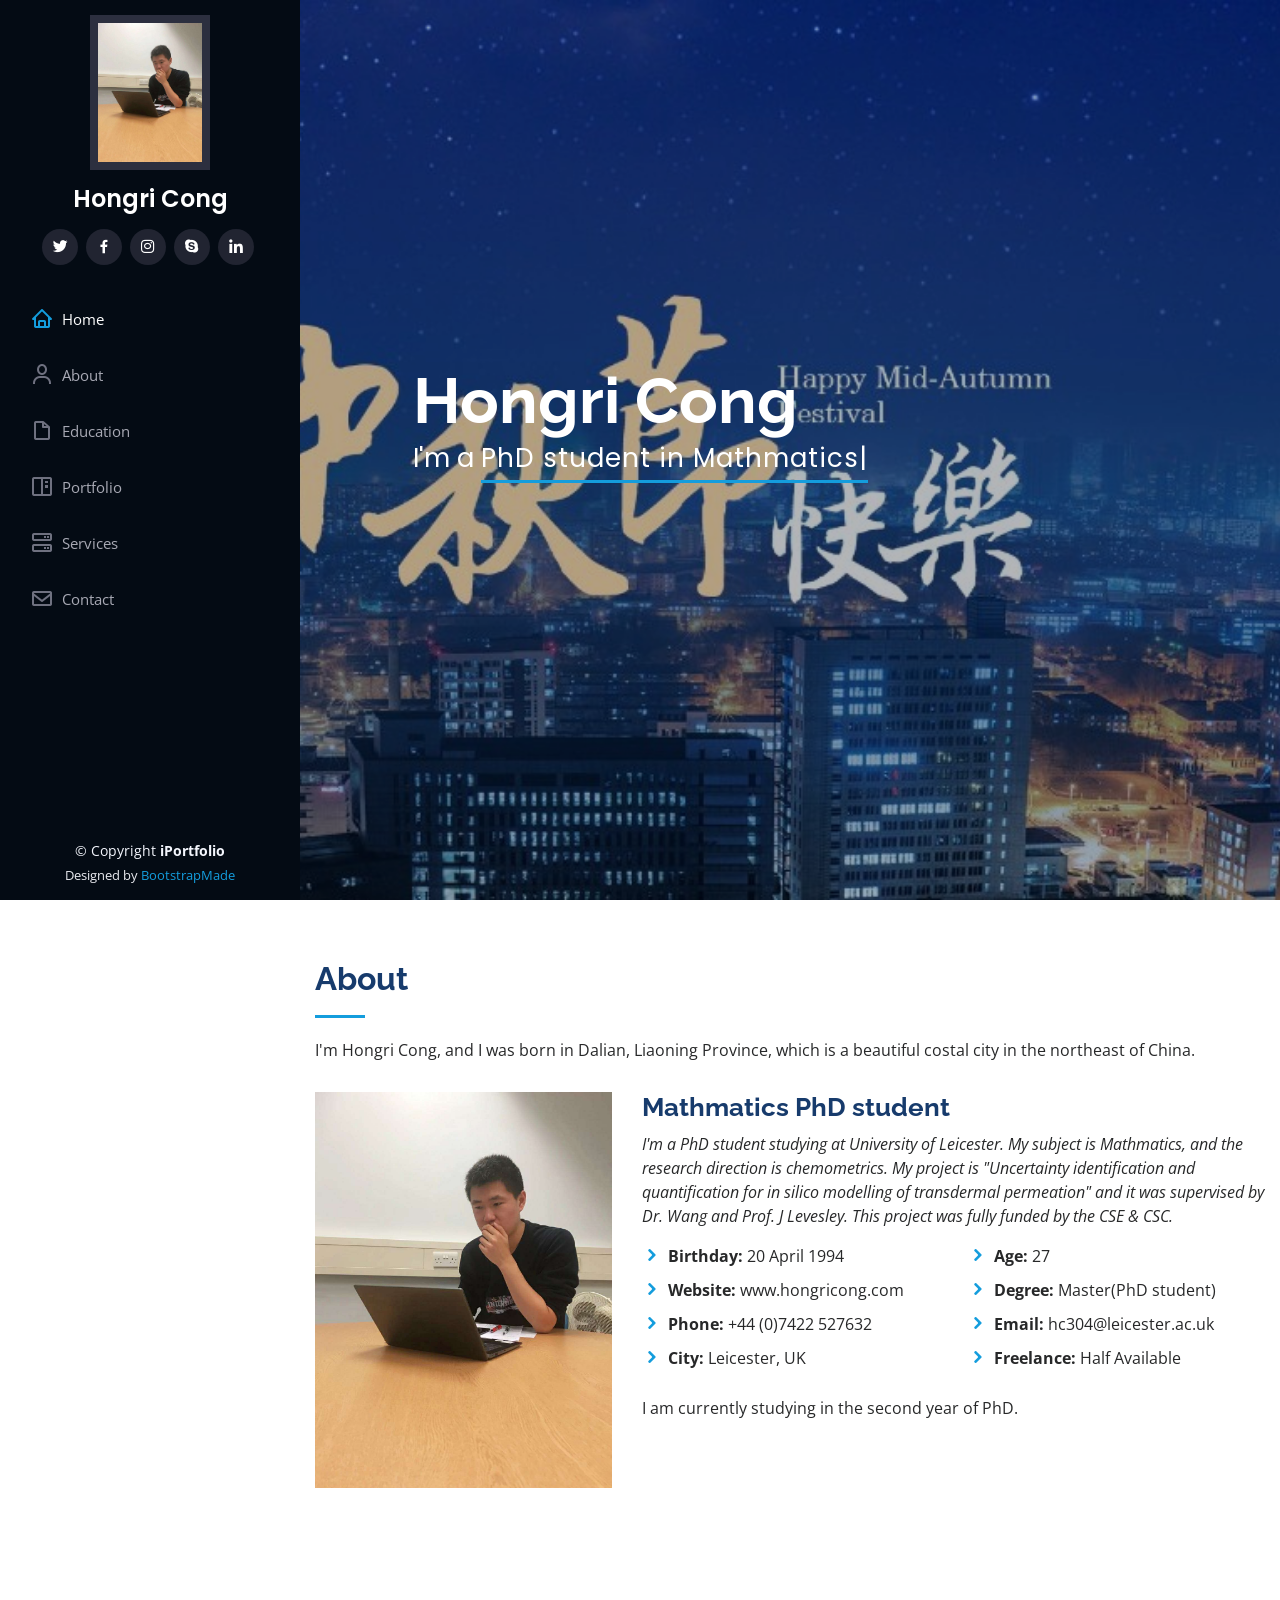
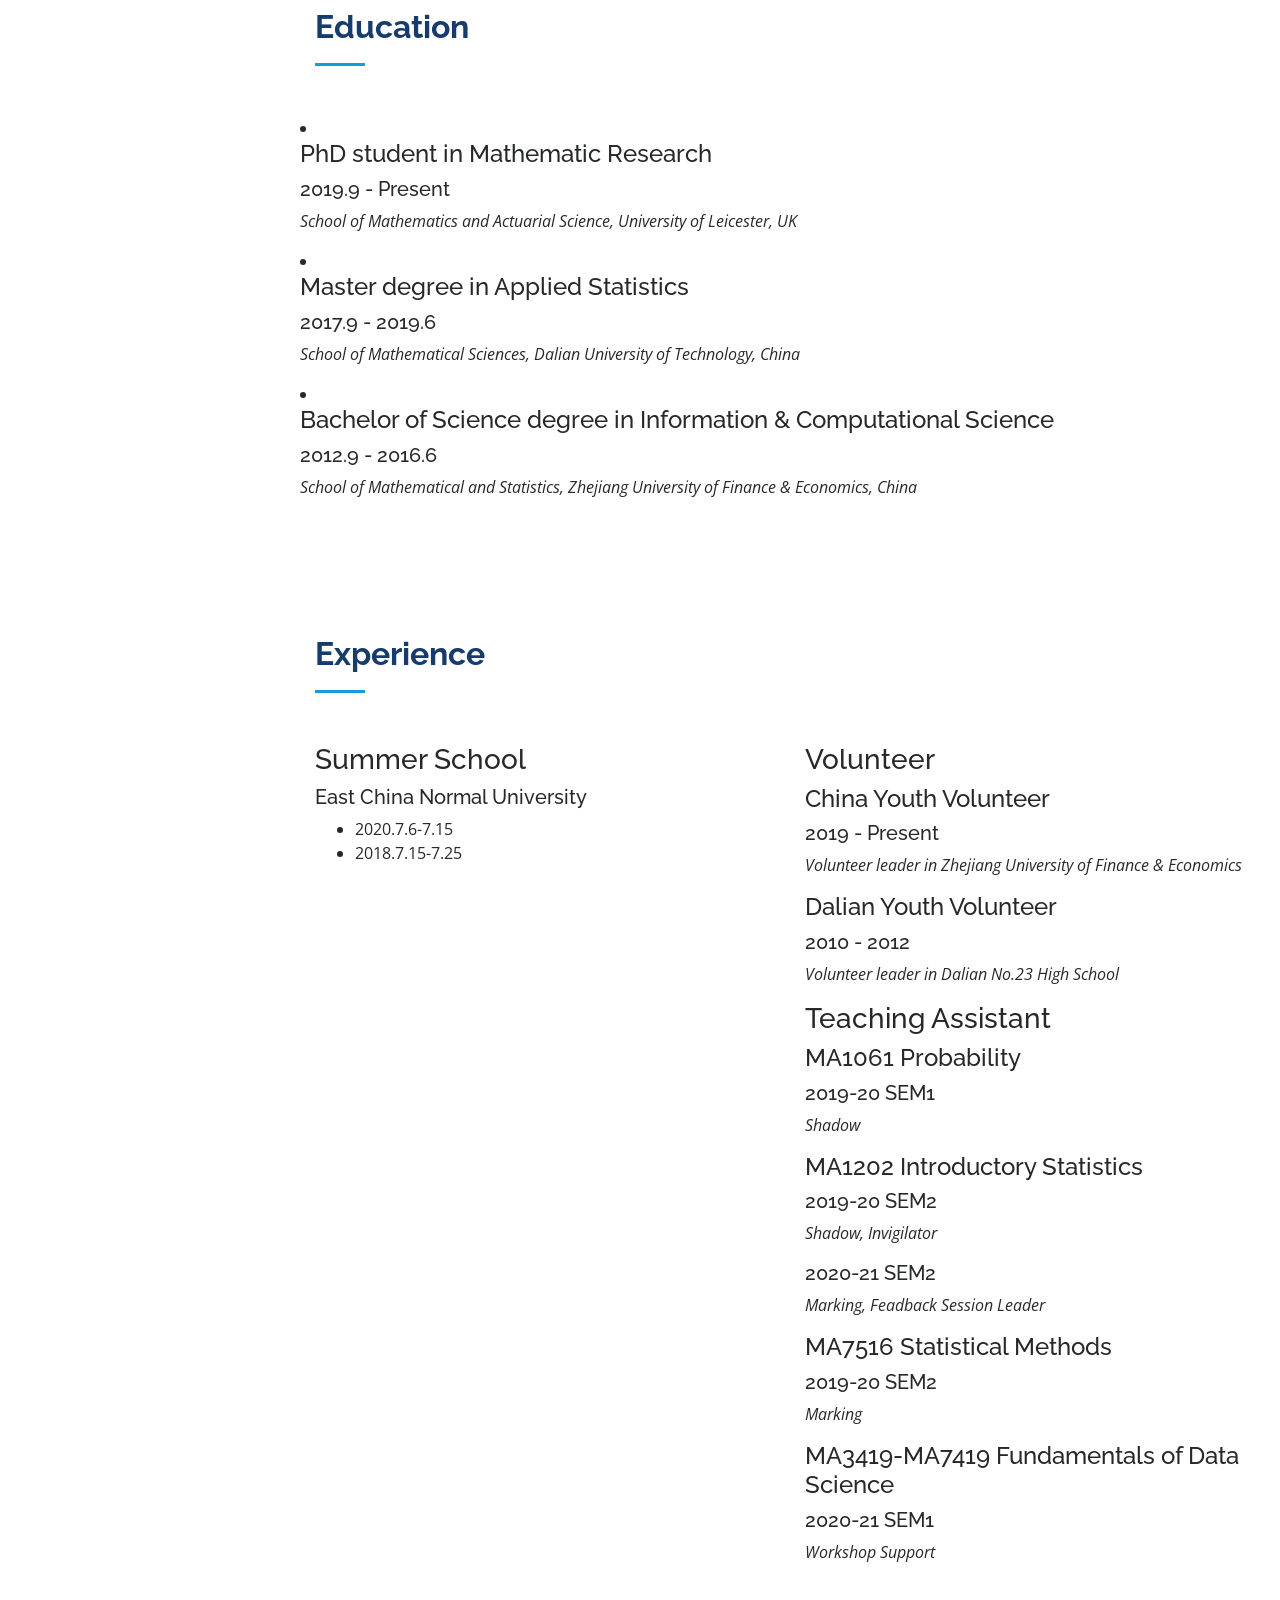
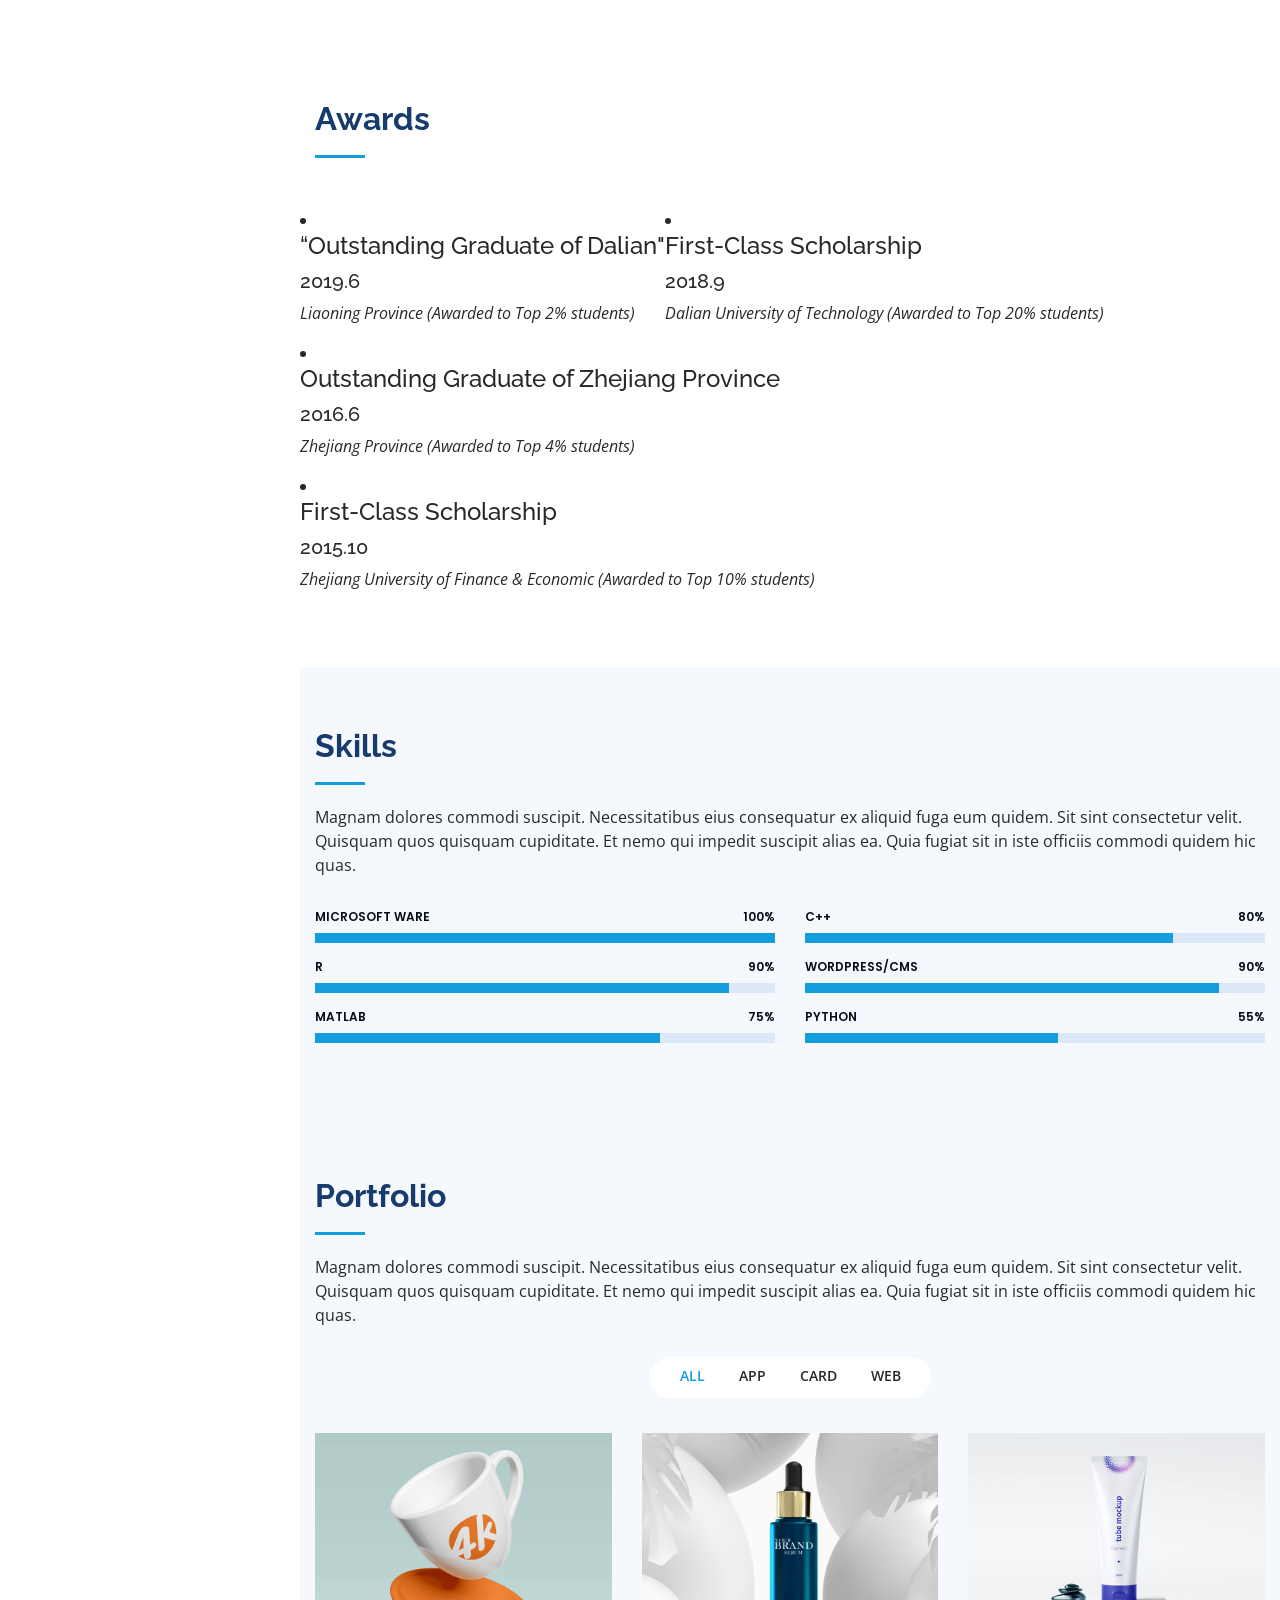
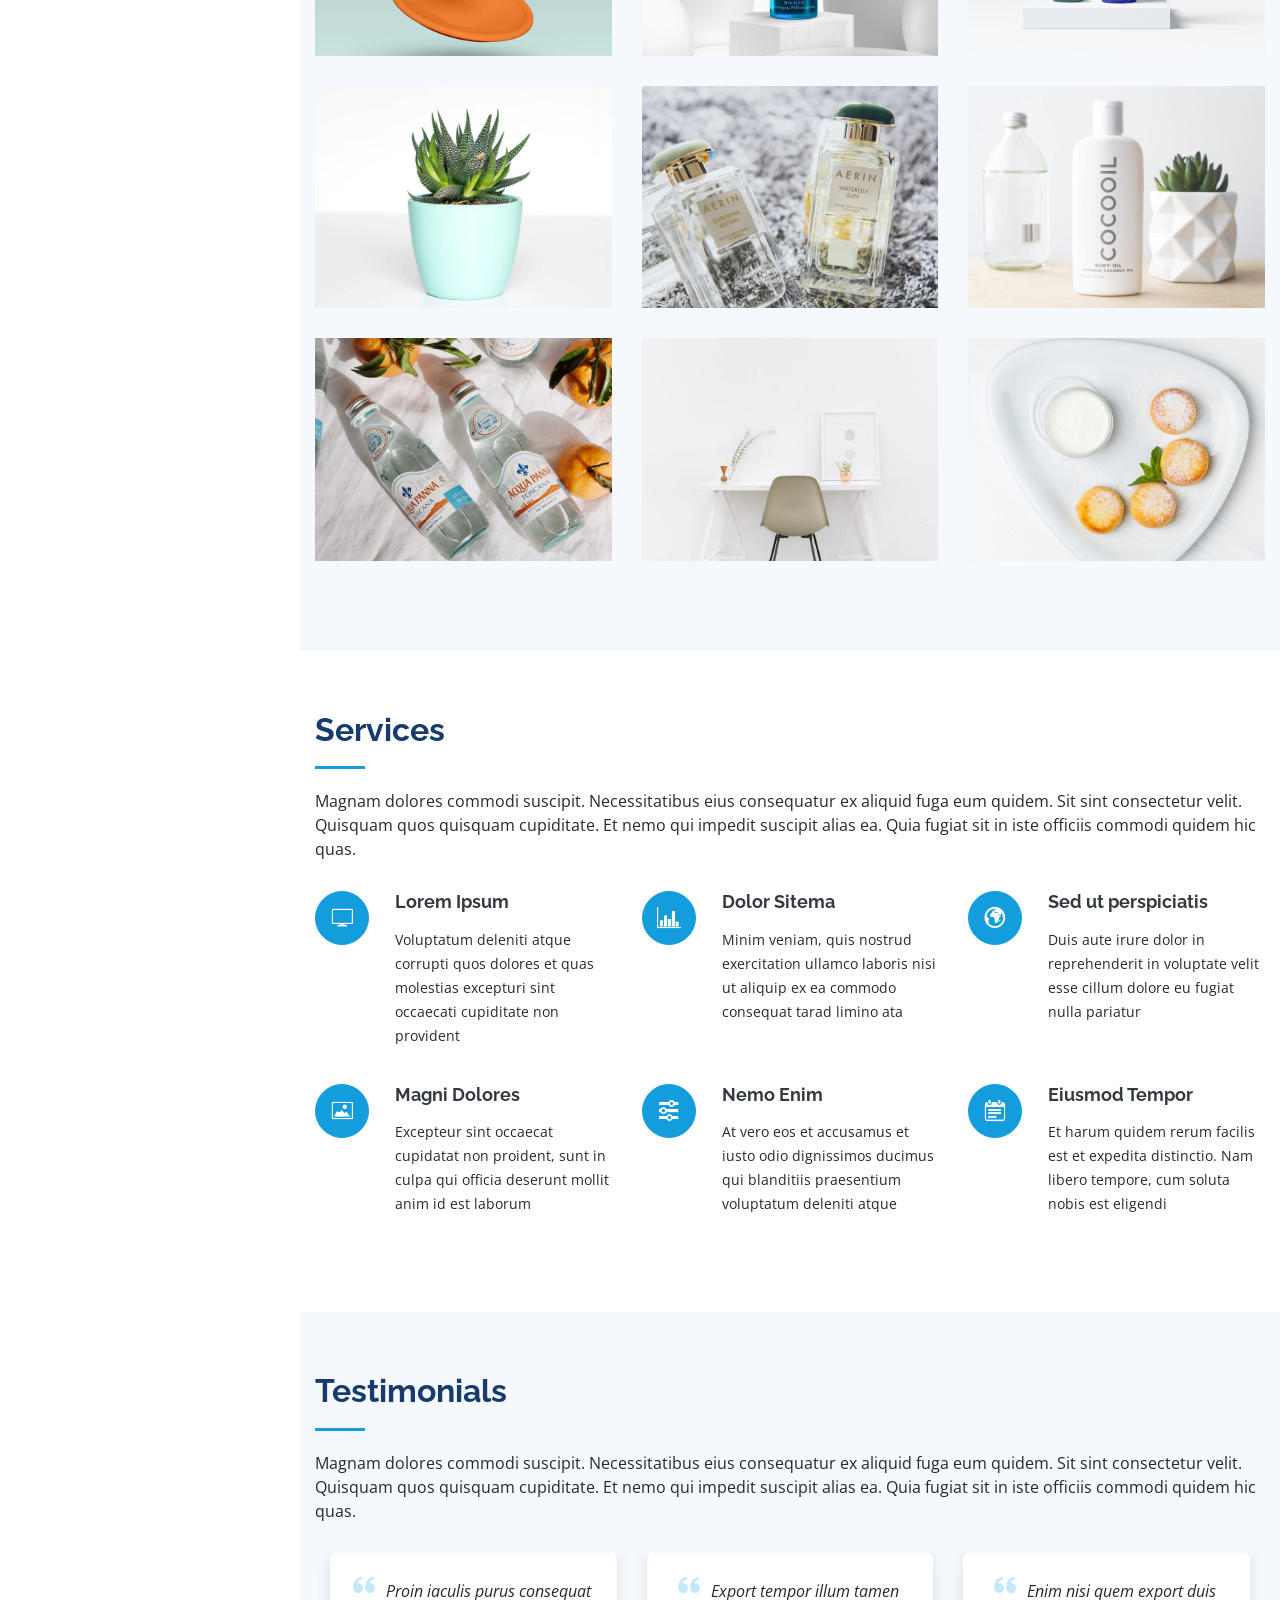
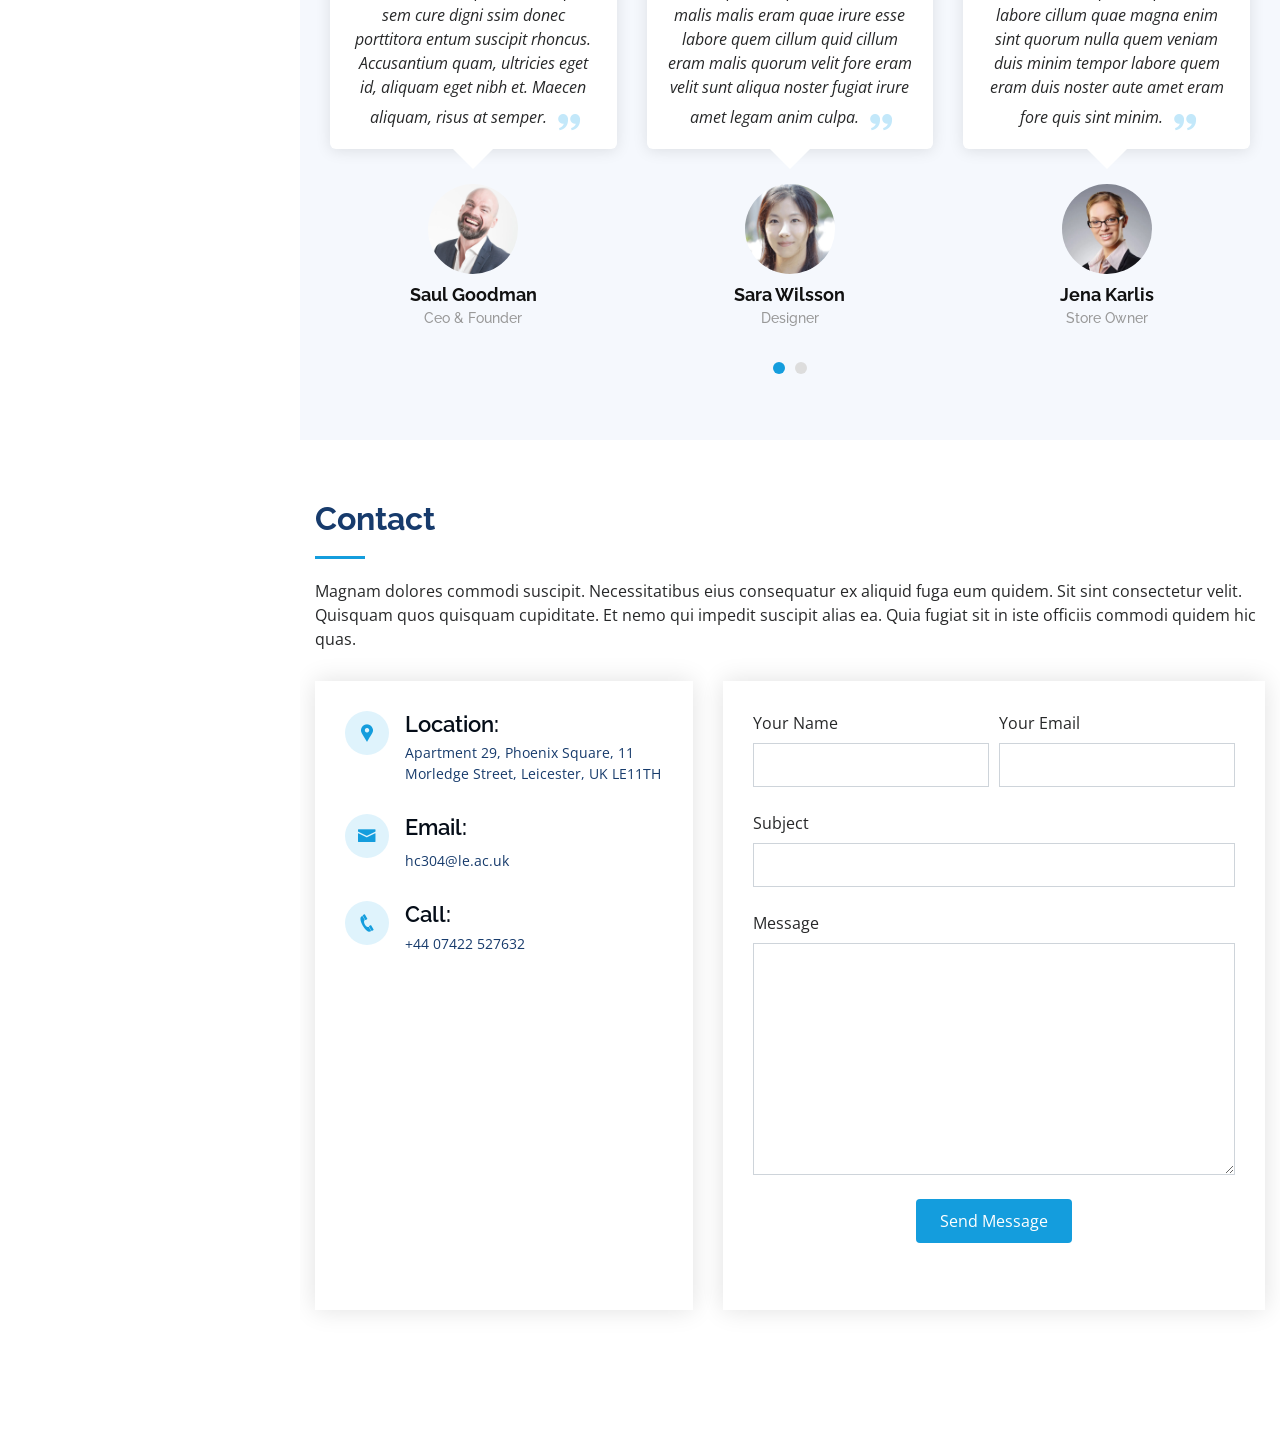
==== commit 7799a390: "Add files via upload" ====
--- a/index.html
+++ b/index.html
@@ -138,19 +138,18 @@
           <h2>Education</h2>
         </div>
         <div class="row">
-            <h3 class="education-title">Education</h3>
             <div class="education-item">
-              <h4>PhD student in Mathematic Research</h4>
+              <li><h4>PhD student in Mathematic Research</h4></li>
               <h5>2019.9 - Present</h5>
               <p><em>School of Mathematics and Actuarial Science, University of Leicester, UK</em></p>
             </div>
 			<div class="education-item">
-              <h4>Master degree in Applied Statistics</h4>
+              <li><h4>Master degree in Applied Statistics</h4></li>
               <h5>2017.9 - 2019.6</h5>
               <p><em>School of Mathematical Sciences, Dalian University of Technology, China</em></p>
             </div>
             <div class="education-item">
-              <h4>Bachelor of Science degree in Information &amp; Computational Science</h4>
+              <li><h4>Bachelor of Science degree in Information &amp; Computational Science</h4></li>
               <h5>2012.9 - 2016.6</h5>
               <p><em>School of Mathematical and Statistics, Zhejiang University of Finance &amp; Economics, China</em></p>
             </div>
@@ -158,8 +157,6 @@
         </div>
       </div>
     </section><!-- End Education Section -->
-
-
 
     <!-- ======= Experience Section ======= -->
     <section id="experience" class="experience">
@@ -174,7 +171,7 @@
 		  
             <h3 class="experience-title">Summer School</h3>
             <div class="experience-item pb-0">
-              <h4>East China Normal University</h4>
+              <h5>East China Normal University</h5>
               <ul>
                 <li>2020.7.6-7.15</li>
                 <li>2018.7.15-7.25</li>
@@ -194,6 +191,28 @@
               <h5>2010 - 2012</h5>
               <p><em>Volunteer leader in Dalian No.23 High School</em></p>
             </div>
+			
+            <h3 class="experience-title">Teaching Assistant</h3>
+            <div class="experience-item">
+              <h4>MA1061 Probability</h4>
+              <h5>2019-20 SEM1</h5>
+              <p><em>Shadow</em></p>
+            </div>
+			<div class="experience-item">
+              <h4>MA1202 Introductory Statistics</h4>
+              <h5>2019-20 SEM2</h5>
+              <p><em>Shadow, Invigilator</em></p>
+			  <h5>2020-21 SEM2</h5>
+              <p><em>Marking, Feadback Session Leader</em></p>		
+			<div class="experience-item">
+              <h4>MA7516 Statistical Methods</h4>
+              <h5>2019-20 SEM2</h5>
+              <p><em>Marking</em></p>
+            </div>
+			<div class="experience-item">
+              <h4>MA3419-MA7419 Fundamentals of Data Science</h4>
+              <h5>2020-21 SEM1</h5>
+              <p><em>Workshop Support</em></p>
           </div>
         </div>
 
@@ -203,53 +222,37 @@
     </section><!-- End Experience Section -->
 
 
-    <!-- ======= Facts Section ======= -->
-    <section id="facts" class="facts">
-      <div class="container">
-
-        <div class="section-title">
-          <h2>Facts</h2>
-          <p>Magnam dolores commodi suscipit. Necessitatibus eius consequatur ex aliquid fuga eum quidem. Sit sint consectetur velit. Quisquam quos quisquam cupiditate. Et nemo qui impedit suscipit alias ea. Quia fugiat sit in iste officiis commodi quidem hic quas.</p>
-        </div>
-
-        <div class="row no-gutters">
-
-          <div class="col-lg-3 col-md-6 d-md-flex align-items-md-stretch" data-aos="fade-up">
-            <div class="count-box">
-              <i class="icofont-simple-smile"></i>
-              <span data-toggle="counter-up">232</span>
-              <p><strong>Happy Clients</strong> consequuntur quae</p>
-            </div>
-          </div>
-
-          <div class="col-lg-3 col-md-6 d-md-flex align-items-md-stretch" data-aos="fade-up" data-aos-delay="100">
-            <div class="count-box">
-              <i class="icofont-document-folder"></i>
-              <span data-toggle="counter-up">521</span>
-              <p><strong>Projects</strong> adipisci atque cum quia aut</p>
-            </div>
-          </div>
-
-          <div class="col-lg-3 col-md-6 d-md-flex align-items-md-stretch" data-aos="fade-up" data-aos-delay="200">
-            <div class="count-box">
-              <i class="icofont-live-support"></i>
-              <span data-toggle="counter-up">1,463</span>
-              <p><strong>Hours Of Support</strong> aut commodi quaerat</p>
-            </div>
-          </div>
-
-          <div class="col-lg-3 col-md-6 d-md-flex align-items-md-stretch" data-aos="fade-up" data-aos-delay="300">
-            <div class="count-box">
-              <i class="icofont-users-alt-5"></i>
-              <span data-toggle="counter-up">15</span>
-              <p><strong>Hard Workers</strong> rerum asperiores dolor</p>
-            </div>
-          </div>
-
-        </div>
-
-      </div>
-    </section><!-- End Facts Section -->
+    <!-- ======= Awards Section ======= -->
+    <section id="awards" class="awards">
+      <div class="container">
+        <div class="section-title">
+          <h2>Awards</h2>
+        </div>
+        <div class="row">
+            <div class="awards-item">
+              <li><h4>“Outstanding Graduate of Dalian"</h4></li>
+              <h5>2019.6</h5>
+              <p><em>Liaoning Province (Awarded to Top 2% students)</em></p>
+            </div>
+			<div class="awards-item">
+              <li><h4>First-Class Scholarship</h4></li>
+              <h5>2018.9</h5>
+              <p><em>Dalian University of Technology (Awarded to Top 20% students)</em></p>
+            </div>
+            <div class="awards-item">
+              <li><h4>Outstanding Graduate of Zhejiang Province</h4></li>
+              <h5>2016.6</h5>
+              <p><em>Zhejiang Province (Awarded to Top 4% students)</em></p>
+            </div>
+            <div class="awards-item">
+              <li><h4>First-Class Scholarship</h4></li>
+              <h5>2015.10</h5>
+              <p><em>Zhejiang University of Finance & Economic (Awarded to Top 10% students)</em></p>
+            </div>			
+          </div>
+        </div>
+      </div>
+    </section><!-- End Awards Section -->
 
     <!-- ======= Skills Section ======= -->
     <section id="skills" class="skills section-bg">
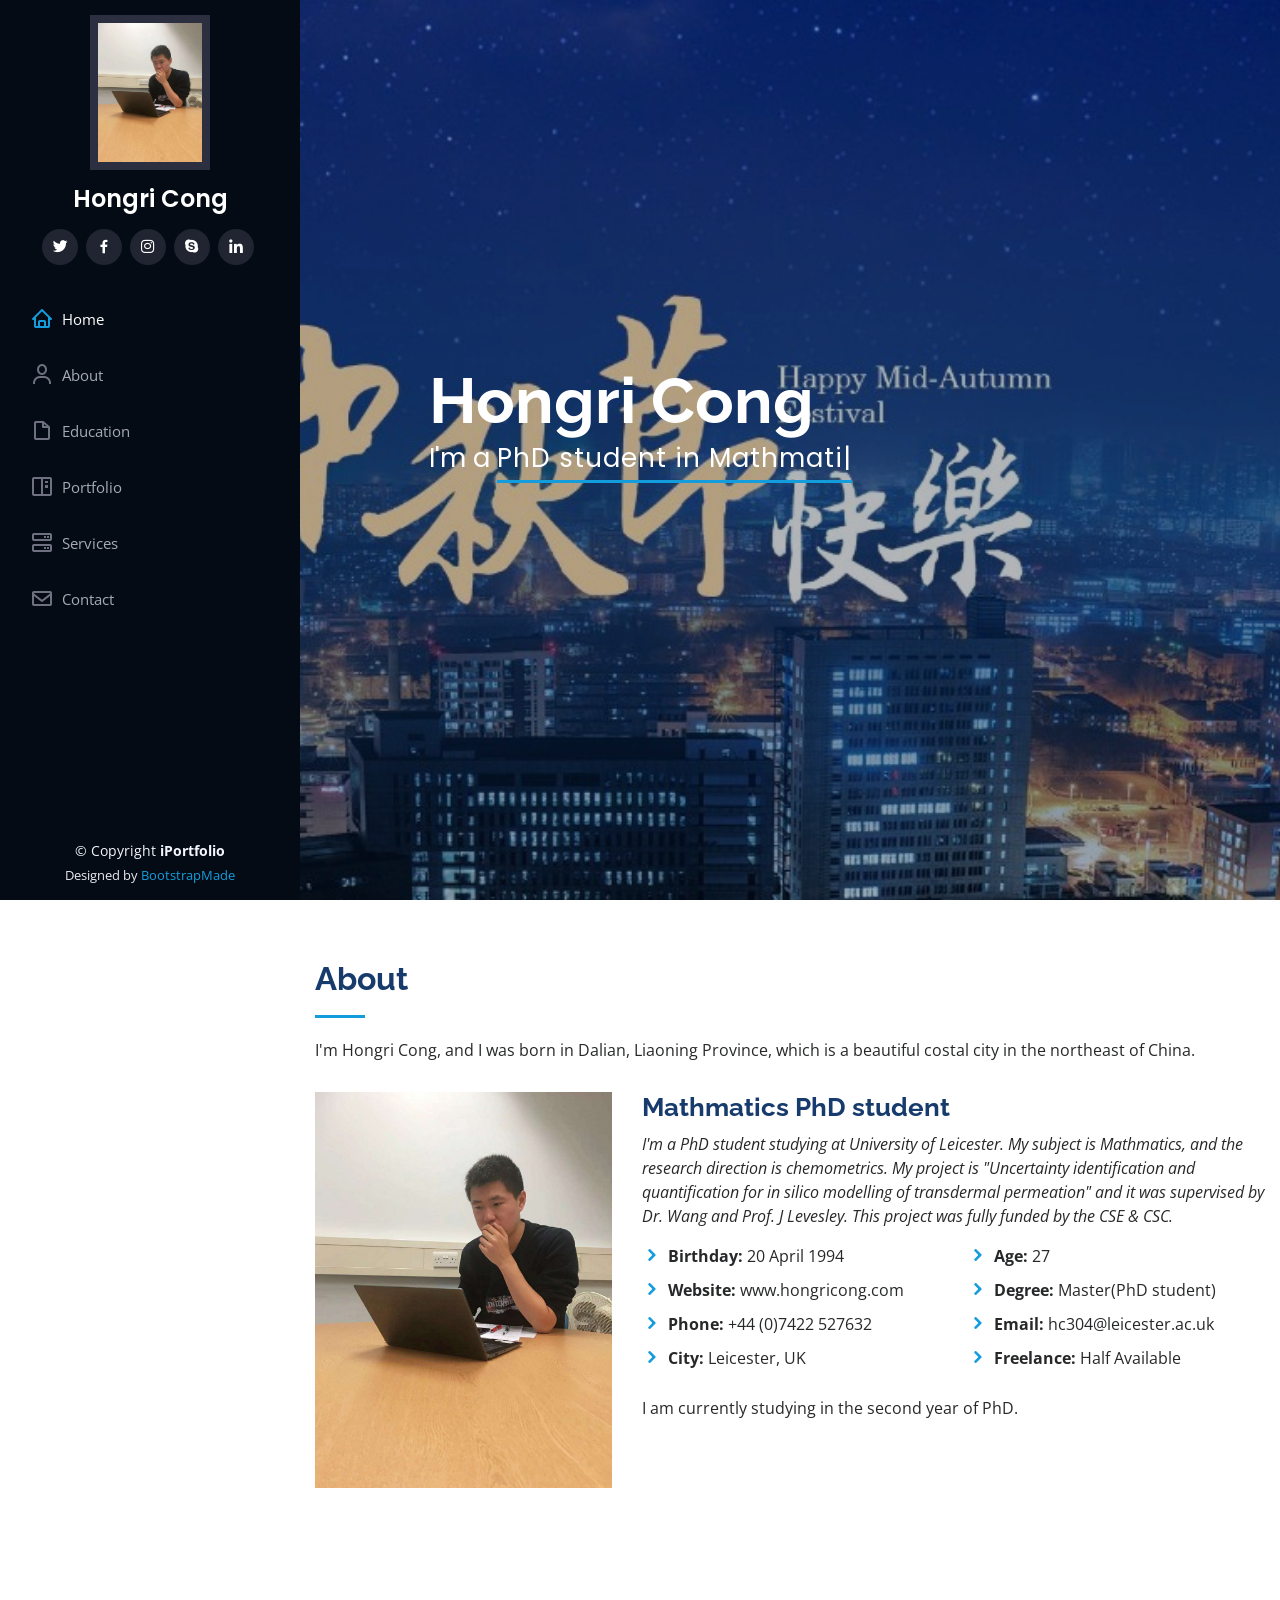
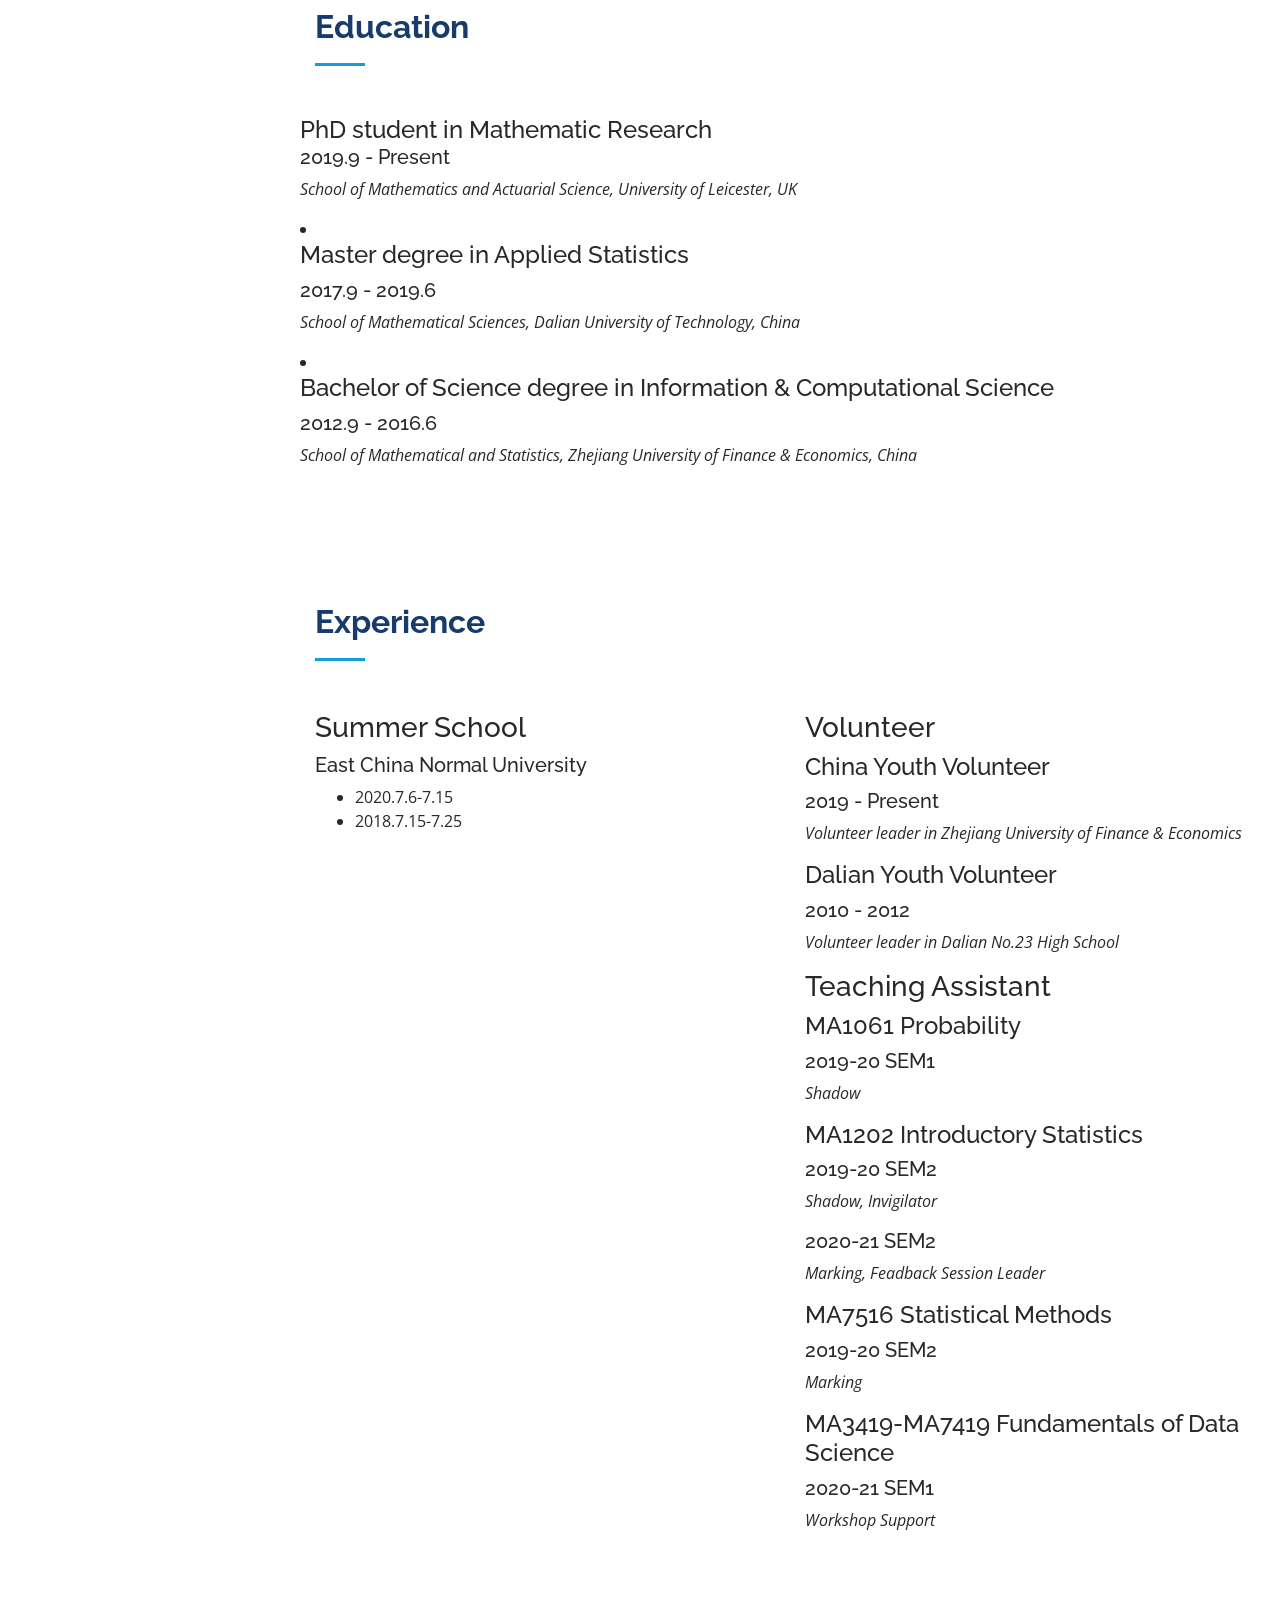
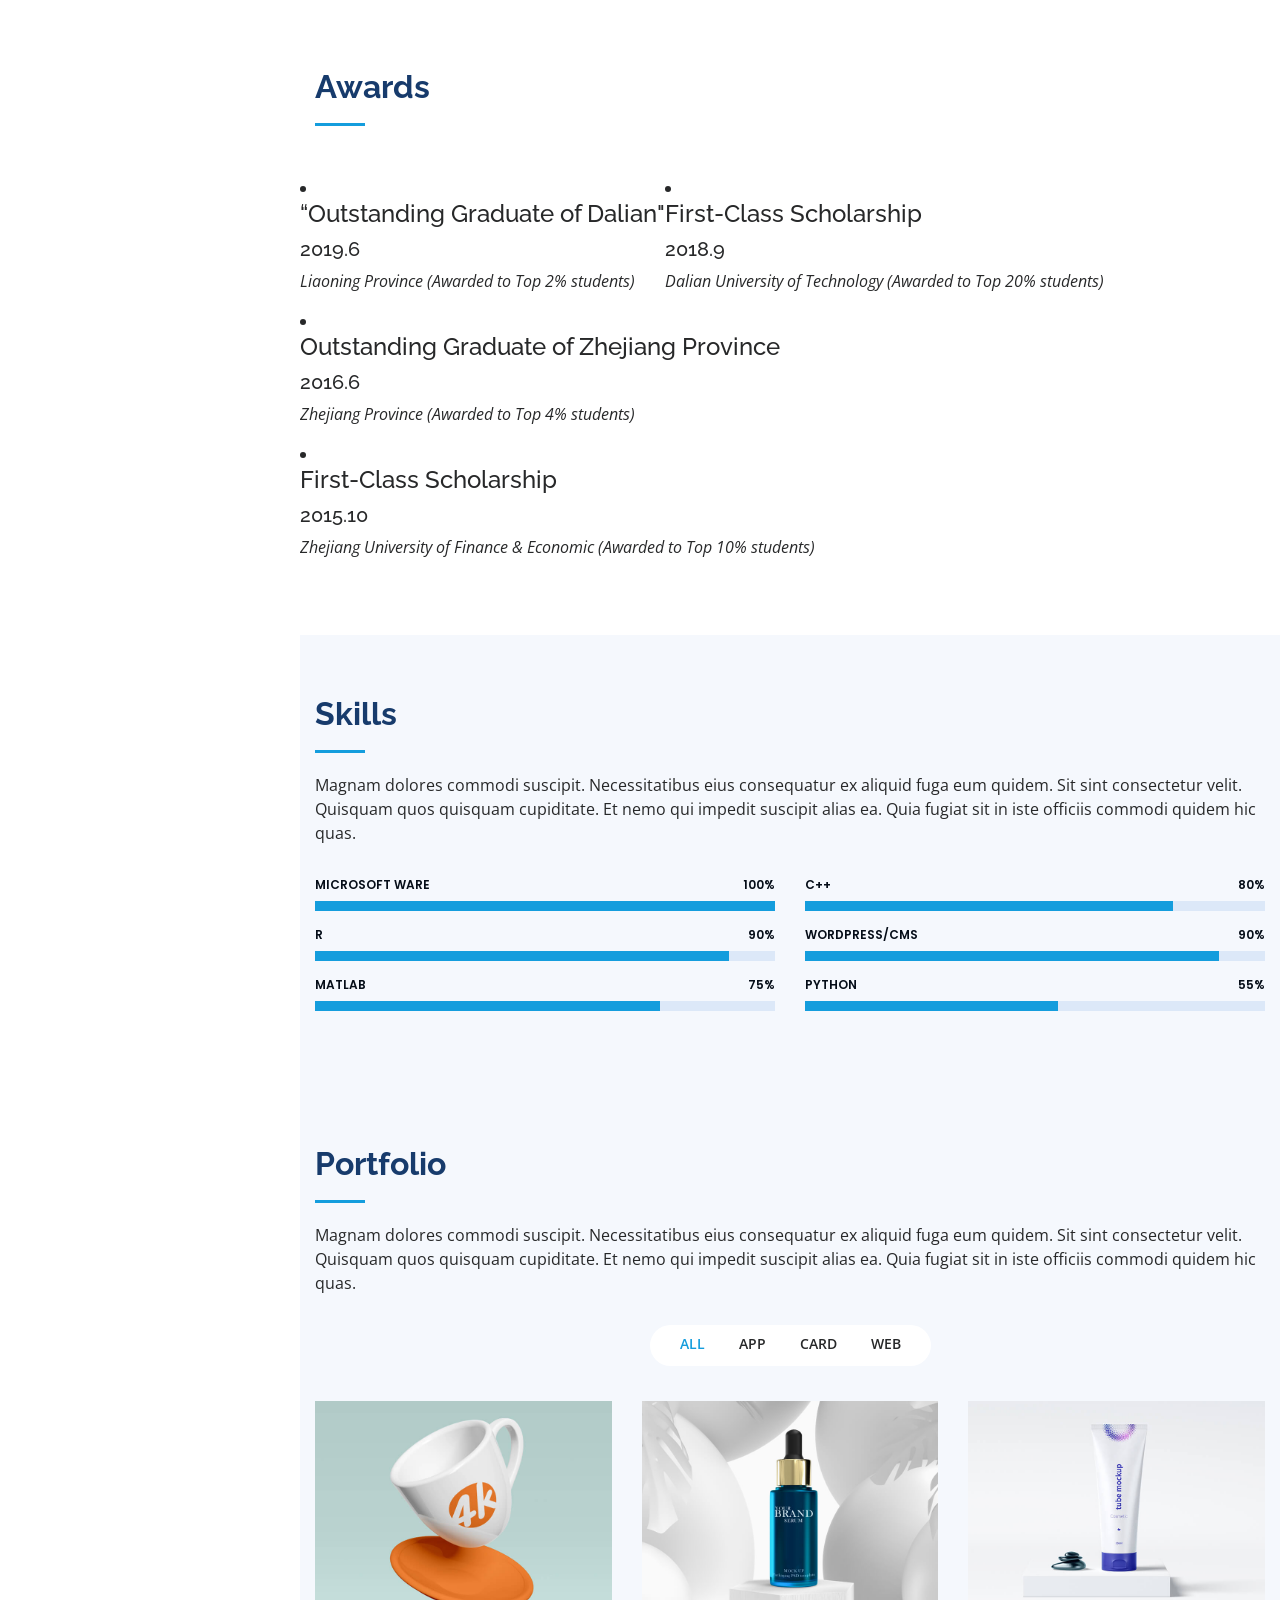
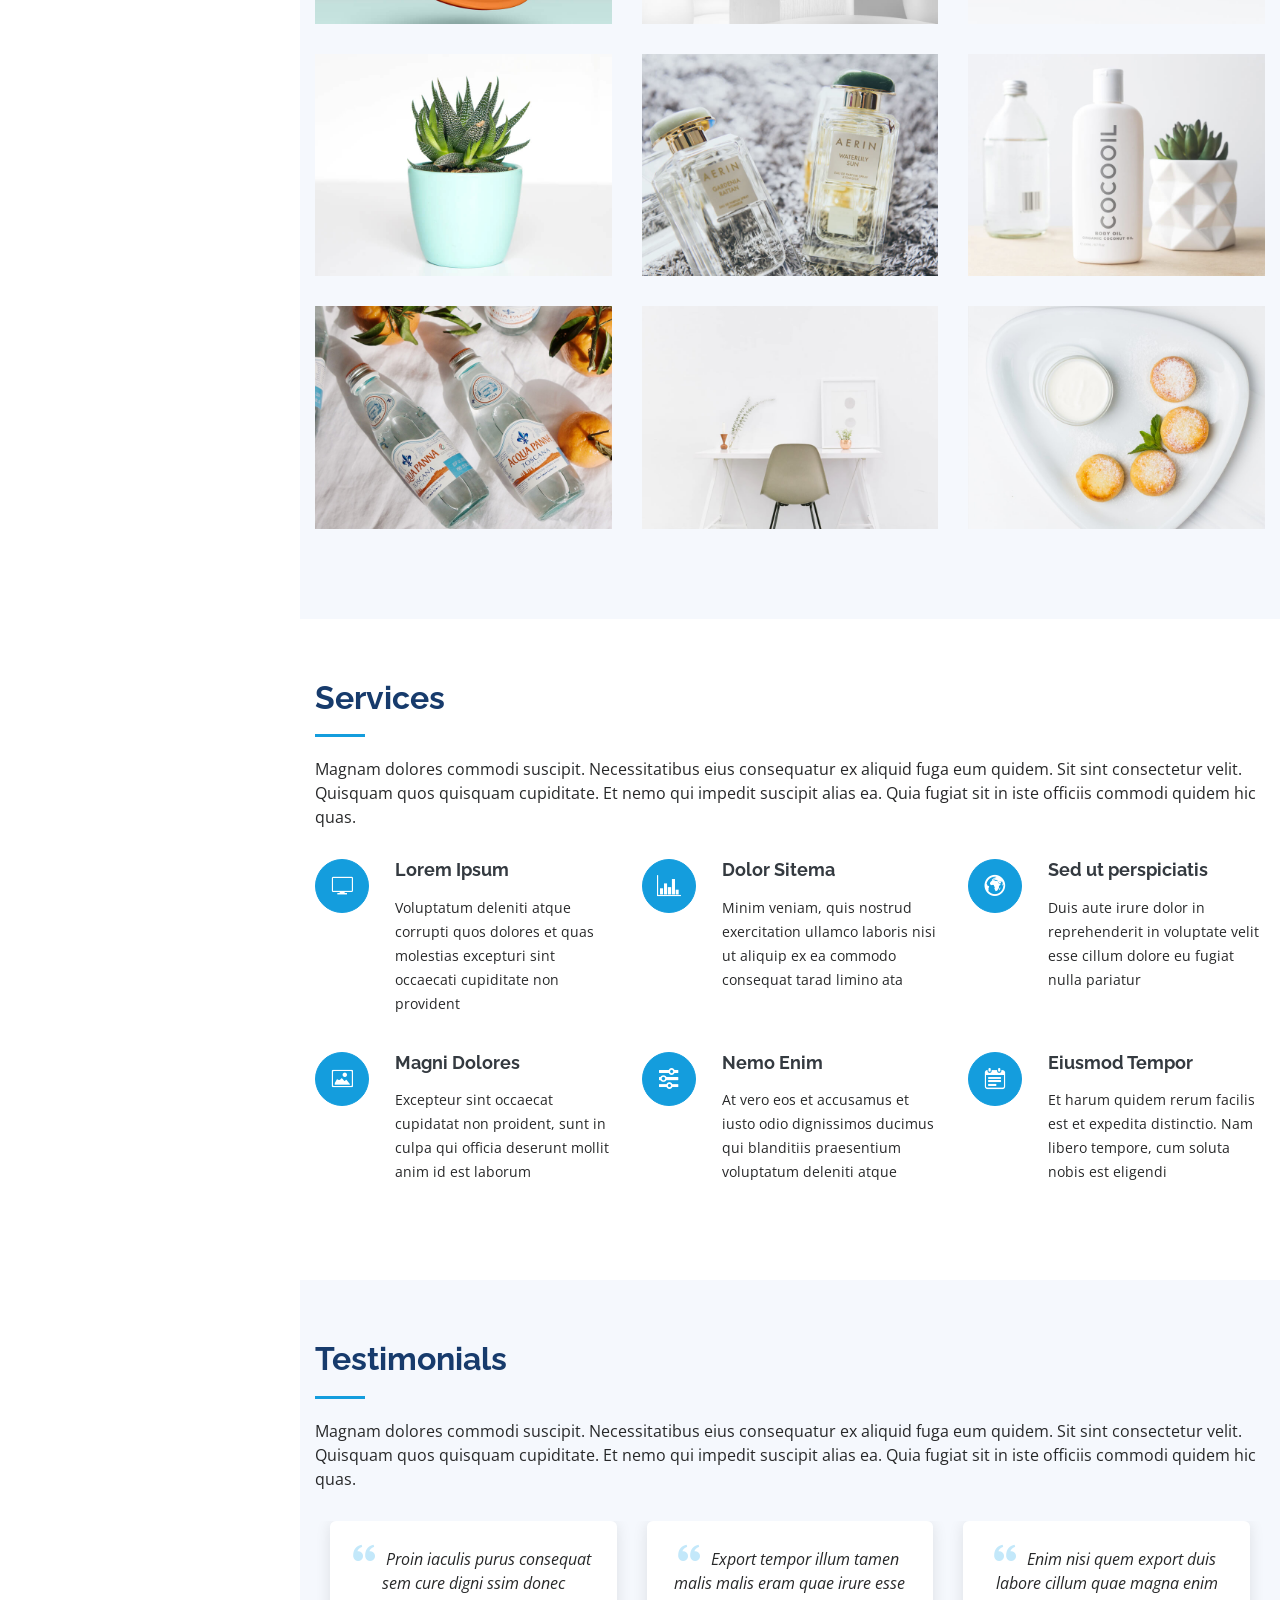
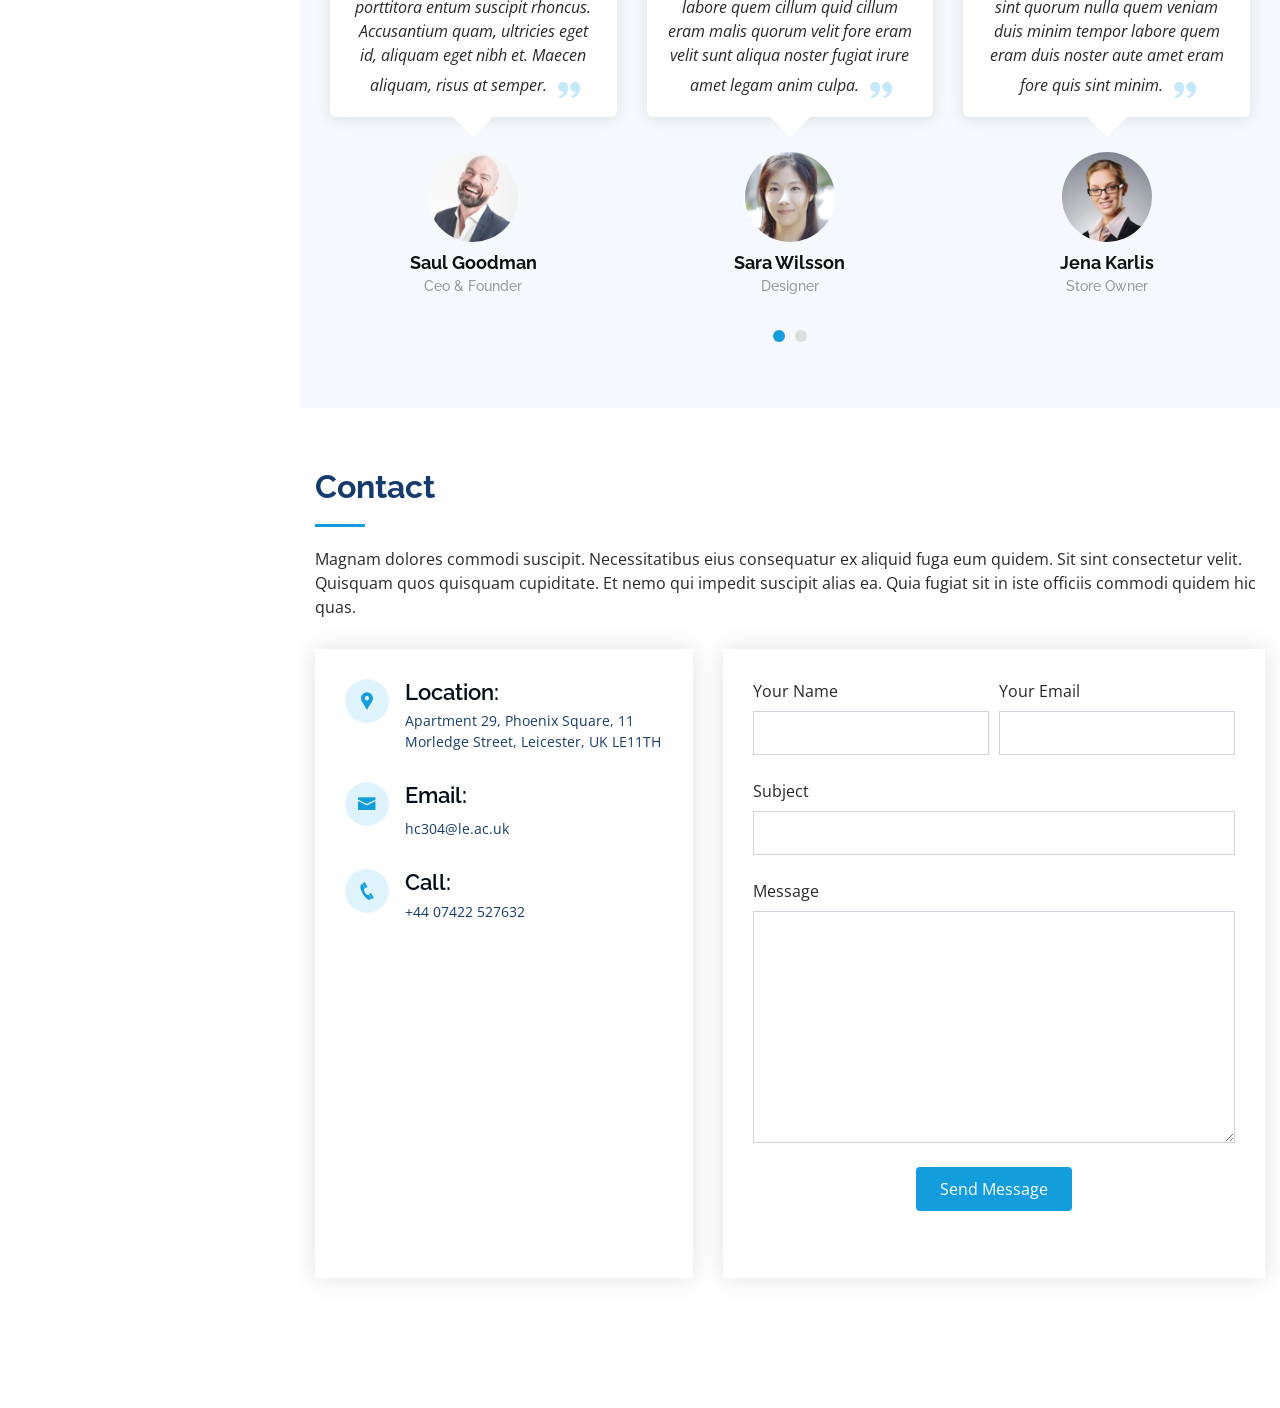
==== commit 57f4d749: "Update index.html" ====
--- a/index.html
+++ b/index.html
@@ -139,7 +139,7 @@
         </div>
         <div class="row">
             <div class="education-item">
-              <li><h4>PhD student in Mathematic Research</h4></li>
+		<h4 class="mb-0">PhD student in Mathematic Research</h4>
               <h5>2019.9 - Present</h5>
               <p><em>School of Mathematics and Actuarial Science, University of Leicester, UK</em></p>
             </div>
@@ -666,4 +666,4 @@
 
 </body>
 
-</html>+</html>
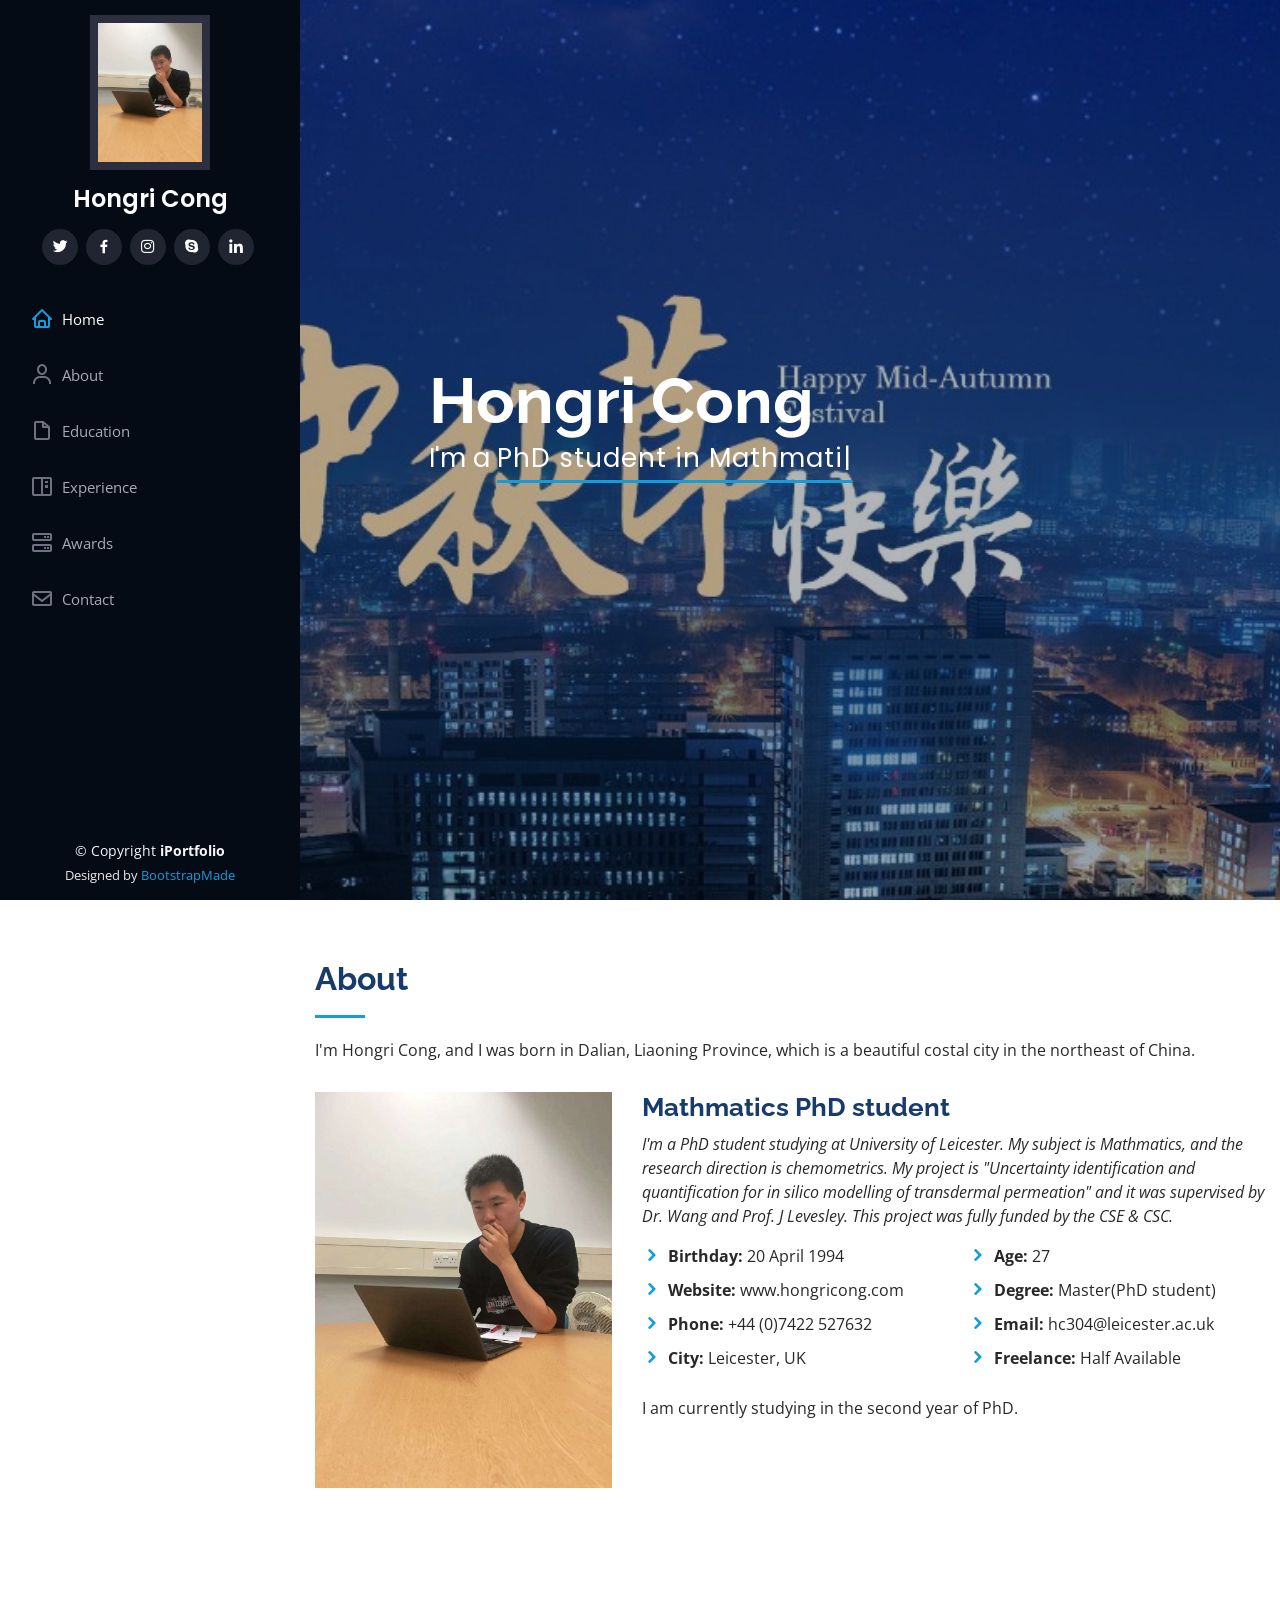
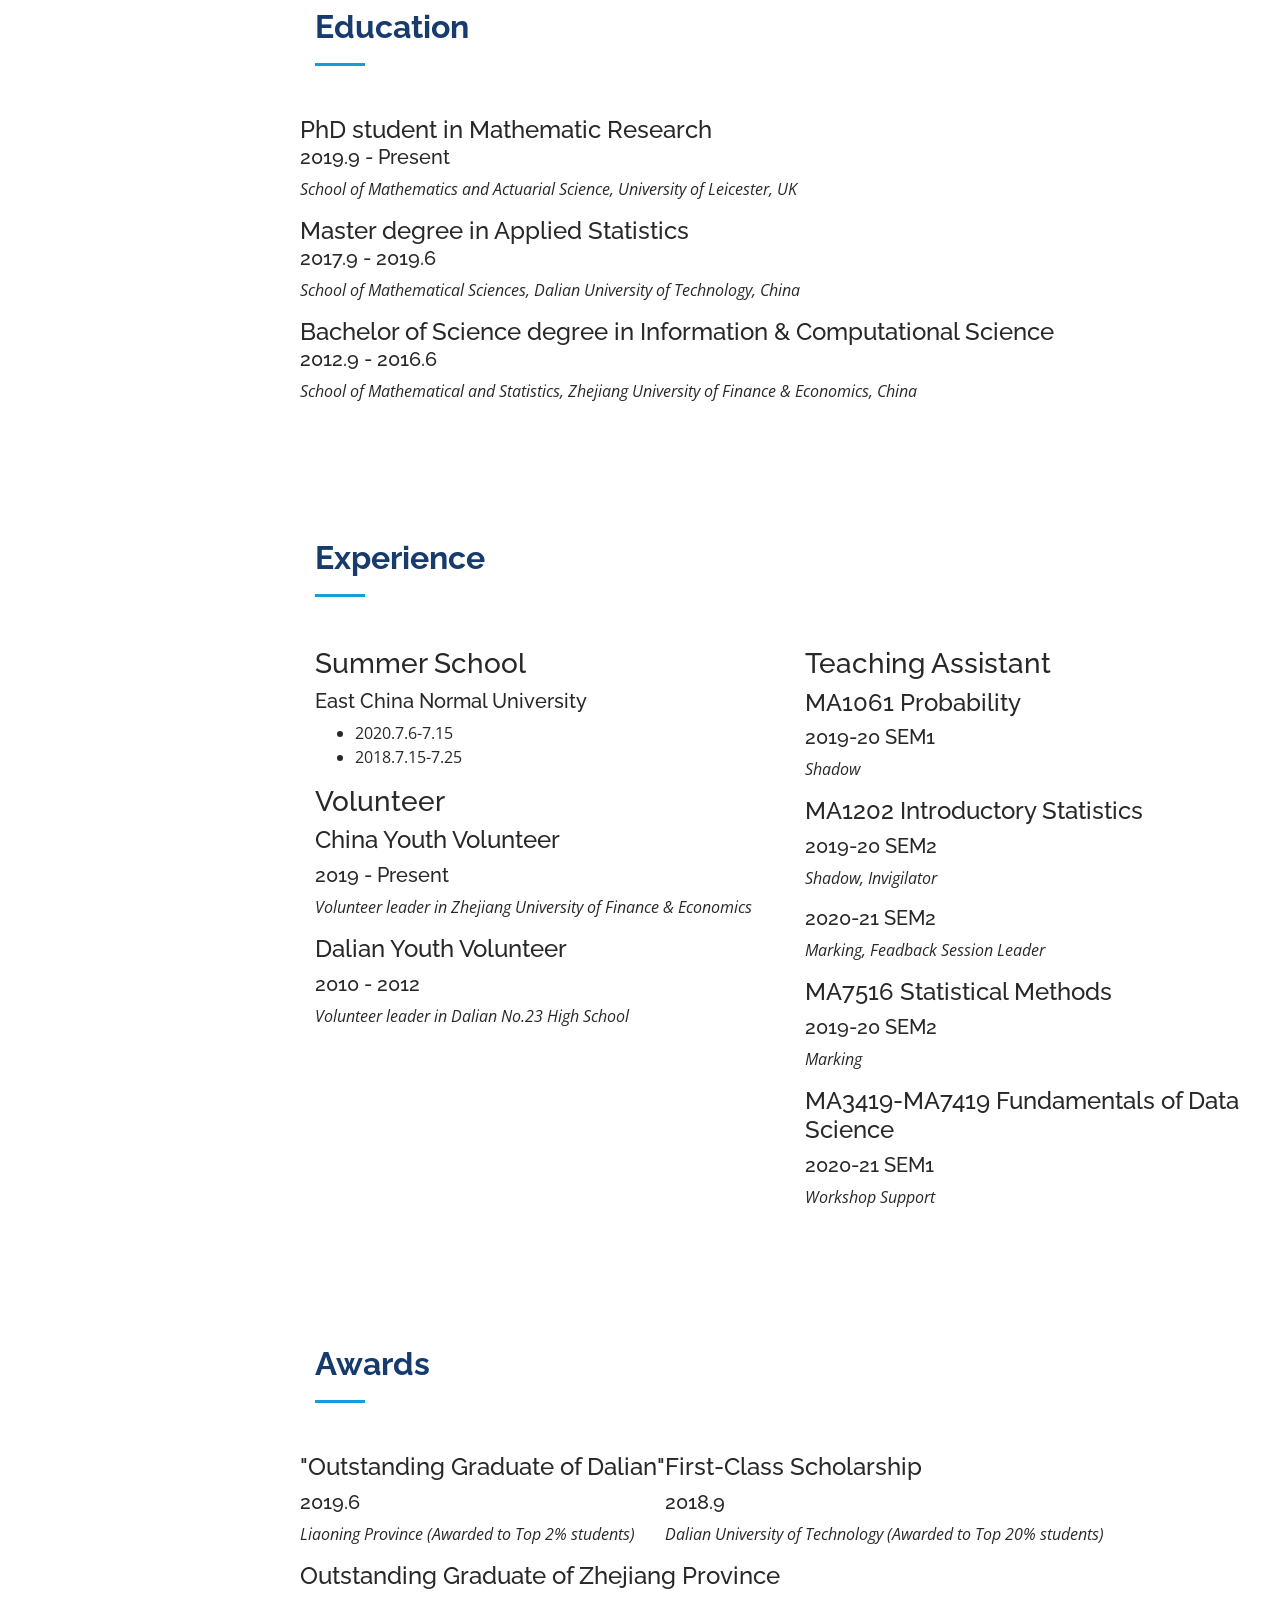
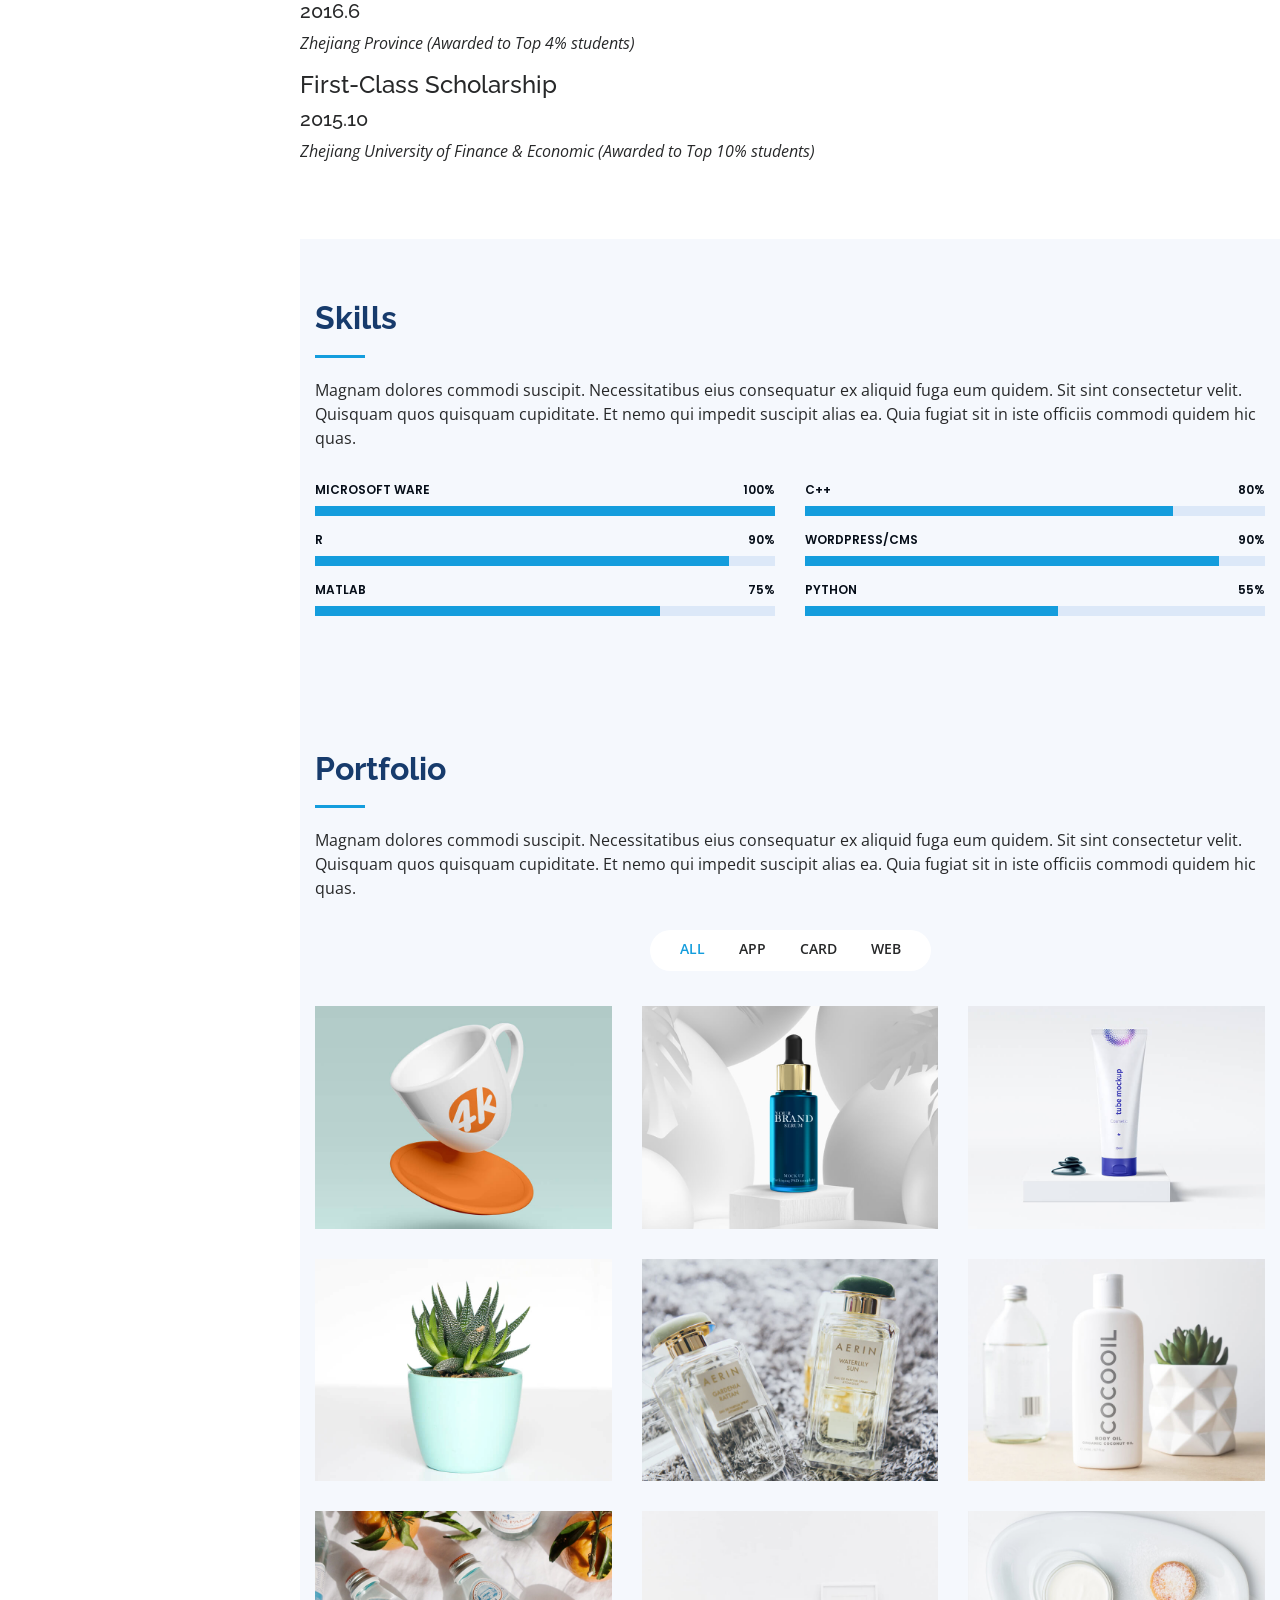
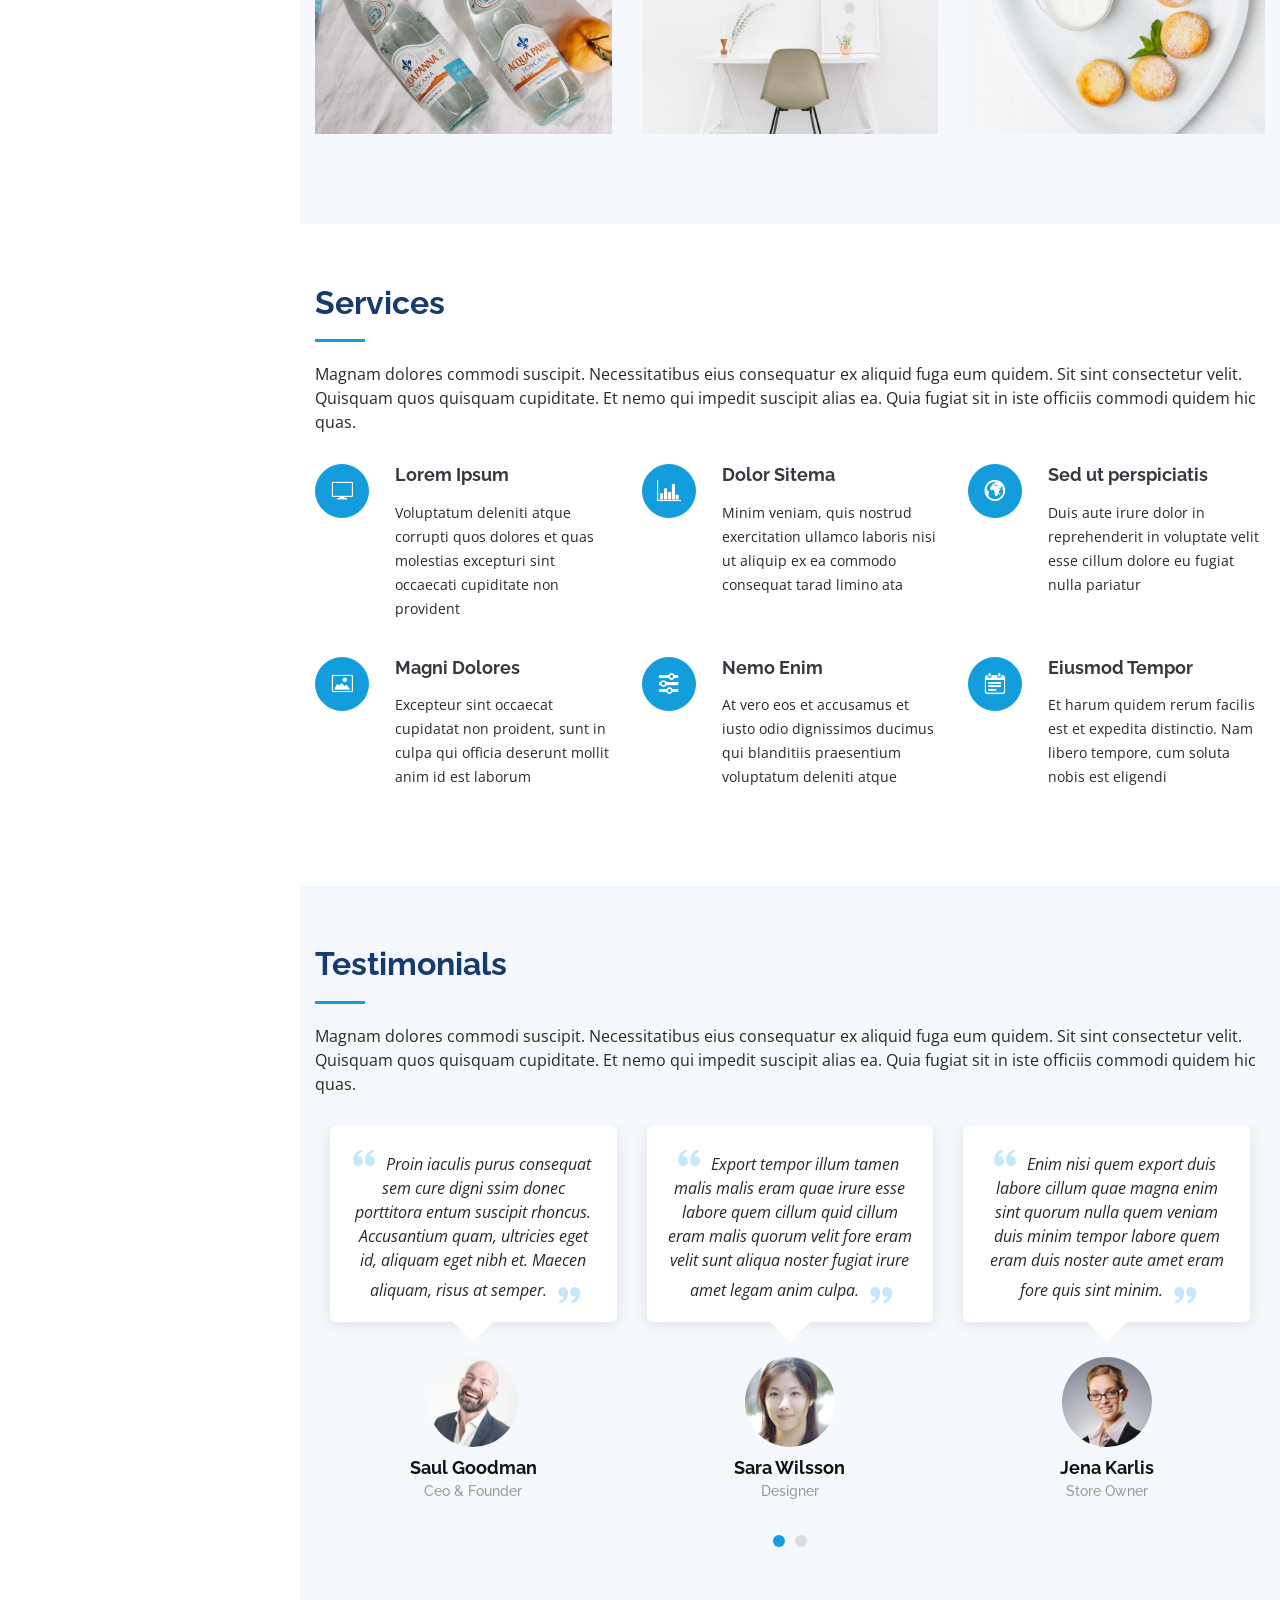
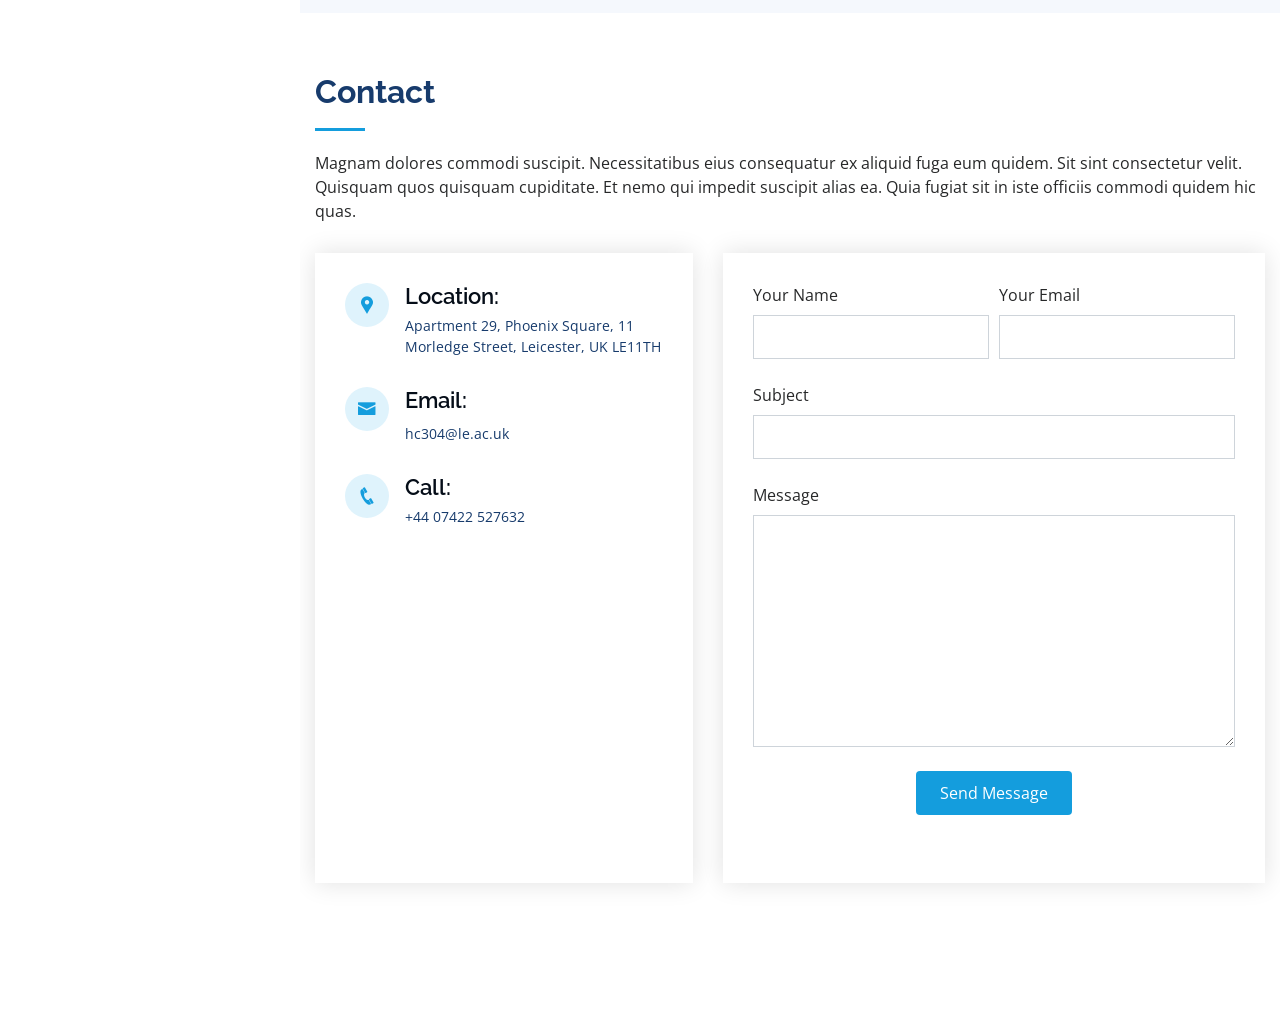
==== commit 882c9309: "Add files via upload" ====
--- a/index.html
+++ b/index.html
@@ -61,8 +61,8 @@
           <li class="active"><a href="index.html"><i class="bx bx-home"></i> <span>Home</span></a></li>
           <li><a href="#about"><i class="bx bx-user"></i> <span>About</span></a></li>
           <li><a href="#education"><i class="bx bx-file-blank"></i> <span>Education</span></a></li>
-          <li><a href="#portfolio"><i class="bx bx-book-content"></i> Portfolio</a></li>
-          <li><a href="#services"><i class="bx bx-server"></i> Services</a></li>
+          <li><a href="#experience"><i class="bx bx-book-content"></i> Experience</a></li>
+          <li><a href="#awards"><i class="bx bx-server"></i> Awards</a></li>
           <li><a href="#contact"><i class="bx bx-envelope"></i> Contact</a></li>
 
         </ul>
@@ -139,17 +139,19 @@
         </div>
         <div class="row">
             <div class="education-item">
-		<h4 class="mb-0">PhD student in Mathematic Research</h4>
+			<h4 class="mb-0">PhD student in Mathematic Research</h4>
               <h5>2019.9 - Present</h5>
               <p><em>School of Mathematics and Actuarial Science, University of Leicester, UK</em></p>
             </div>
+			
 			<div class="education-item">
-              <li><h4>Master degree in Applied Statistics</h4></li>
+			<h4 class="mb-0">Master degree in Applied Statistics</h4>
               <h5>2017.9 - 2019.6</h5>
               <p><em>School of Mathematical Sciences, Dalian University of Technology, China</em></p>
             </div>
+			
             <div class="education-item">
-              <li><h4>Bachelor of Science degree in Information &amp; Computational Science</h4></li>
+             <h4 class="mb-0">Bachelor of Science degree in Information &amp; Computational Science</h4>
               <h5>2012.9 - 2016.6</h5>
               <p><em>School of Mathematical and Statistics, Zhejiang University of Finance &amp; Economics, China</em></p>
             </div>
@@ -177,9 +179,7 @@
                 <li>2018.7.15-7.25</li>
               </ul>
             </div>
-          </div>
-		  
-          <div class="col-lg-6" data-aos="fade-up" data-aos-delay="100">
+
             <h3 class="experience-title">Volunteer</h3>
             <div class="experience-item">
               <h4>China Youth Volunteer</h4>
@@ -191,7 +191,9 @@
               <h5>2010 - 2012</h5>
               <p><em>Volunteer leader in Dalian No.23 High School</em></p>
             </div>
-			
+	      </div>	
+			  
+			<div class="col-lg-6" data-aos="fade-up" data-aos-delay="100">
             <h3 class="experience-title">Teaching Assistant</h3>
             <div class="experience-item">
               <h4>MA1061 Probability</h4>
@@ -216,8 +218,6 @@
           </div>
         </div>
 
-
-
       </div>
     </section><!-- End Experience Section -->
 
@@ -230,22 +230,22 @@
         </div>
         <div class="row">
             <div class="awards-item">
-              <li><h4>“Outstanding Graduate of Dalian"</h4></li>
+              <h4>"Outstanding Graduate of Dalian"</h4>
               <h5>2019.6</h5>
               <p><em>Liaoning Province (Awarded to Top 2% students)</em></p>
             </div>
 			<div class="awards-item">
-              <li><h4>First-Class Scholarship</h4></li>
+              <h4>First-Class Scholarship</h4>
               <h5>2018.9</h5>
               <p><em>Dalian University of Technology (Awarded to Top 20% students)</em></p>
             </div>
             <div class="awards-item">
-              <li><h4>Outstanding Graduate of Zhejiang Province</h4></li>
+              <h4>Outstanding Graduate of Zhejiang Province</h4>
               <h5>2016.6</h5>
               <p><em>Zhejiang Province (Awarded to Top 4% students)</em></p>
             </div>
             <div class="awards-item">
-              <li><h4>First-Class Scholarship</h4></li>
+              <h4>First-Class Scholarship</h4>
               <h5>2015.10</h5>
               <p><em>Zhejiang University of Finance & Economic (Awarded to Top 10% students)</em></p>
             </div>			
@@ -666,4 +666,4 @@
 
 </body>
 
-</html>
+</html>
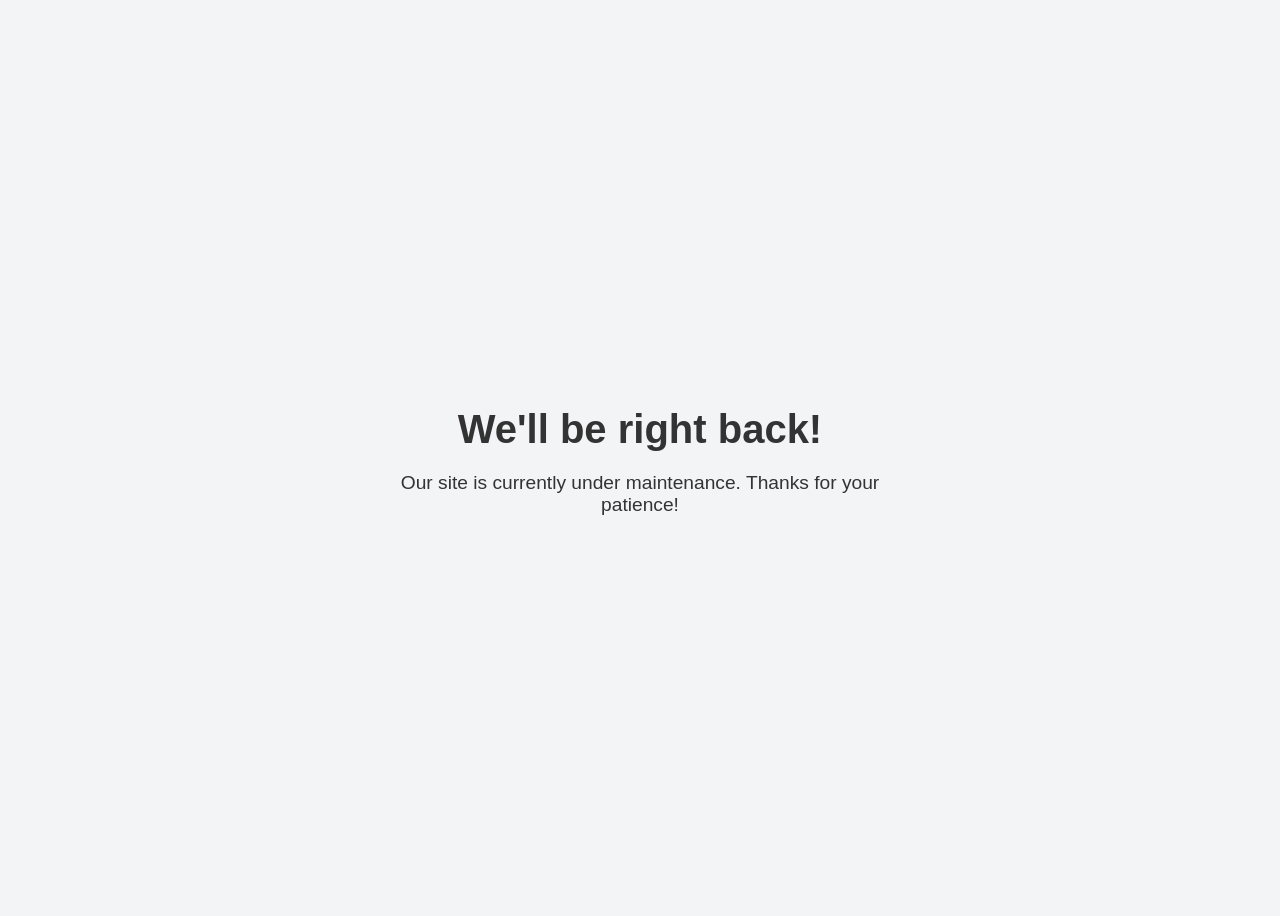
==== commit 5b63784d: "Add files via upload" ====
--- a/index.html
+++ b/index.html
@@ -1,669 +1,36 @@
 <!DOCTYPE html>
 <html lang="en">
-
 <head>
-  <meta charset="utf-8">
-  <meta content="width=device-width, initial-scale=1.0" name="viewport">
-
-  <title>iPortfolio Bootstrap Template - Index</title>
-  <meta content="" name="description">
-  <meta content="" name="keywords">
-
-  <!-- Favicons -->
-  <link href="assets/img/favicon.png" rel="icon">
-  <link href="assets/img/apple-touch-icon.png" rel="apple-touch-icon">
-
-  <!-- Google Fonts -->
-  <link href="https://fonts.googleapis.com/css?family=Open+Sans:300,300i,400,400i,600,600i,700,700i|Raleway:300,300i,400,400i,500,500i,600,600i,700,700i|Poppins:300,300i,400,400i,500,500i,600,600i,700,700i" rel="stylesheet">
-
-  <!-- Vendor CSS Files -->
-  <link href="assets/vendor/bootstrap/css/bootstrap.min.css" rel="stylesheet">
-  <link href="assets/vendor/icofont/icofont.min.css" rel="stylesheet">
-  <link href="assets/vendor/boxicons/css/boxicons.min.css" rel="stylesheet">
-  <link href="assets/vendor/venobox/venobox.css" rel="stylesheet">
-  <link href="assets/vendor/owl.carousel/assets/owl.carousel.min.css" rel="stylesheet">
-  <link href="assets/vendor/aos/aos.css" rel="stylesheet">
-
-  <!-- Template Main CSS File -->
-  <link href="assets/css/style.css" rel="stylesheet">
-
-  <!-- =======================================================
-  * Template Name: iPortfolio - v1.4.0
-  * Template URL: https://bootstrapmade.com/iportfolio-bootstrap-portfolio-websites-template/
-  * Author: BootstrapMade.com
-  * License: https://bootstrapmade.com/license/
-  ======================================================== -->
+    <meta charset="UTF-8">
+    <meta name="viewport" content="width=device-width, initial-scale=1.0">
+    <title>Under Maintenance</title>
+    <style>
+        body {
+            display: flex;
+            justify-content: center;
+            align-items: center;
+            height: 100vh;
+            font-family: Arial, sans-serif;
+            background-color: #f3f4f6;
+            color: #333;
+            text-align: center;
+        }
+        .message {
+            max-width: 500px;
+        }
+        h1 {
+            font-size: 2.5em;
+            margin-bottom: 0.5em;
+        }
+        p {
+            font-size: 1.2em;
+        }
+    </style>
 </head>
-
 <body>
-
-  <!-- ======= Mobile nav toggle button ======= -->
-  <button type="button" class="mobile-nav-toggle d-xl-none"><i class="icofont-navigation-menu"></i></button>
-
-  <!-- ======= Header ======= -->
-  <header id="header">
-    <div class="d-flex flex-column">
-
-      <div class="profile">
-        <img src="assets/img/profile-img.jpg" alt="" class="img-fluid,img-circle">
-        <h1 class="text-light"><a href="index.html">Hongri Cong</a></h1>
-        <div class="social-links mt-3 text-center">
-          <a href="#" class="twitter"><i class="bx bxl-twitter"></i></a>
-          <a href="#" class="facebook"><i class="bx bxl-facebook",herf="https://www.facebook.com/profile.php?id=100008953927500"></i></a>
-          <a href="#" class="instagram"><i class="bx bxl-instagram",herf="https://www.instagram.com/hongricong/"></i></a>
-          <a href="#" class="google-plus"><i class="bx bxl-skype"></i></a>
-          <a href="#" class="linkedin"><i class="bx bxl-linkedin"></i></a>
-        </div>
-      </div>
-
-      <nav class="nav-menu">
-        <ul>
-          <li class="active"><a href="index.html"><i class="bx bx-home"></i> <span>Home</span></a></li>
-          <li><a href="#about"><i class="bx bx-user"></i> <span>About</span></a></li>
-          <li><a href="#education"><i class="bx bx-file-blank"></i> <span>Education</span></a></li>
-          <li><a href="#experience"><i class="bx bx-book-content"></i> Experience</a></li>
-          <li><a href="#awards"><i class="bx bx-server"></i> Awards</a></li>
-          <li><a href="#contact"><i class="bx bx-envelope"></i> Contact</a></li>
-
-        </ul>
-      </nav><!-- .nav-menu -->
-      <button type="button" class="mobile-nav-toggle d-xl-none"><i class="icofont-navigation-menu"></i></button>
-
+    <div class="message">
+        <h1>We'll be right back!</h1>
+        <p>Our site is currently under maintenance. Thanks for your patience!</p>
     </div>
-  </header><!-- End Header -->
-
-  <!-- ======= Hero Section ======= -->
-  <section id="hero" class="d-flex flex-column justify-content-center align-items-center">
-    <div class="hero-container" data-aos="fade-in">
-      <h1>Hongri Cong</h1>
-      <p>I'm a <span class="typed" data-typed-items=" PhD student in Mathmatics"></span></p>
-    </div>
-  </section><!-- End Hero -->
-
-  <main id="main">
-
-    <!-- ======= About Section ======= -->
-    <section id="about" class="about">
-      <div class="container">
-
-        <div class="section-title">
-          <h2>About</h2>
-          <p>I'm Hongri Cong, and I was born in Dalian, Liaoning Province, which is a beautiful costal city in the northeast of China.</p>
-        </div>
-
-        <div class="row">
-          <div class="col-lg-4" data-aos="fade-right">
-            <img src="assets/img/profile-img.jpg" class="img-fluid" alt="">
-          </div>
-          <div class="col-lg-8 pt-4 pt-lg-0 content" data-aos="fade-left">
-            <h3>Mathmatics PhD student</h3>
-            <p class="font-italic">
-              I'm a PhD student studying at University of Leicester. My subject is Mathmatics, and the research direction is chemometrics.
-			  My project is "Uncertainty identification and quantification for in silico modelling of transdermal permeation" 
-			  and it was supervised by Dr. Wang and Prof. J Levesley. This project was fully funded by the CSE &amp; CSC.
-            </p>
-            <div class="row">
-              <div class="col-lg-6">
-                <ul>
-                  <li><i class="icofont-rounded-right"></i> <strong>Birthday:</strong> 20 April 1994</li>
-                  <li><i class="icofont-rounded-right"></i> <strong>Website:</strong> www.hongricong.com</li>
-                  <li><i class="icofont-rounded-right"></i> <strong>Phone:</strong> +44 (0)7422 527632</li>
-                  <li><i class="icofont-rounded-right"></i> <strong>City:</strong> Leicester, UK</li>
-                </ul>
-              </div>
-              <div class="col-lg-6">
-                <ul>
-                  <li><i class="icofont-rounded-right"></i> <strong>Age:</strong> 27</li>
-                  <li><i class="icofont-rounded-right"></i> <strong>Degree:</strong> Master(PhD student)</li>
-                  <li><i class="icofont-rounded-right"></i> <strong>Email:</strong> hc304@leicester.ac.uk</li>
-                  <li><i class="icofont-rounded-right"></i> <strong>Freelance:</strong> Half Available</li>
-                </ul>
-              </div>
-            </div>
-            <p>
-              I am currently studying in the second year of PhD.
-            </p>
-          </div>
-        </div>
-
-      </div>
-    </section><!-- End About Section -->
-
-
-
-    <!-- ======= Education Section ======= -->
-    <section id="education" class="education">
-      <div class="container">
-        <div class="section-title">
-          <h2>Education</h2>
-        </div>
-        <div class="row">
-            <div class="education-item">
-			<h4 class="mb-0">PhD student in Mathematic Research</h4>
-              <h5>2019.9 - Present</h5>
-              <p><em>School of Mathematics and Actuarial Science, University of Leicester, UK</em></p>
-            </div>
-			
-			<div class="education-item">
-			<h4 class="mb-0">Master degree in Applied Statistics</h4>
-              <h5>2017.9 - 2019.6</h5>
-              <p><em>School of Mathematical Sciences, Dalian University of Technology, China</em></p>
-            </div>
-			
-            <div class="education-item">
-             <h4 class="mb-0">Bachelor of Science degree in Information &amp; Computational Science</h4>
-              <h5>2012.9 - 2016.6</h5>
-              <p><em>School of Mathematical and Statistics, Zhejiang University of Finance &amp; Economics, China</em></p>
-            </div>
-          </div>
-        </div>
-      </div>
-    </section><!-- End Education Section -->
-
-    <!-- ======= Experience Section ======= -->
-    <section id="experience" class="experience">
-      <div class="container">
-
-        <div class="section-title">
-          <h2>Experience</h2>
-        </div>
-
-        <div class="row">
-          <div class="col-lg-6" data-aos="fade-up">
-		  
-            <h3 class="experience-title">Summer School</h3>
-            <div class="experience-item pb-0">
-              <h5>East China Normal University</h5>
-              <ul>
-                <li>2020.7.6-7.15</li>
-                <li>2018.7.15-7.25</li>
-              </ul>
-            </div>
-
-            <h3 class="experience-title">Volunteer</h3>
-            <div class="experience-item">
-              <h4>China Youth Volunteer</h4>
-              <h5>2019 - Present</h5>
-              <p><em>Volunteer leader in Zhejiang University of Finance & Economics</em></p>
-            </div>
-            <div class="experience-item">
-              <h4>Dalian Youth Volunteer</h4>
-              <h5>2010 - 2012</h5>
-              <p><em>Volunteer leader in Dalian No.23 High School</em></p>
-            </div>
-	      </div>	
-			  
-			<div class="col-lg-6" data-aos="fade-up" data-aos-delay="100">
-            <h3 class="experience-title">Teaching Assistant</h3>
-            <div class="experience-item">
-              <h4>MA1061 Probability</h4>
-              <h5>2019-20 SEM1</h5>
-              <p><em>Shadow</em></p>
-            </div>
-			<div class="experience-item">
-              <h4>MA1202 Introductory Statistics</h4>
-              <h5>2019-20 SEM2</h5>
-              <p><em>Shadow, Invigilator</em></p>
-			  <h5>2020-21 SEM2</h5>
-              <p><em>Marking, Feadback Session Leader</em></p>		
-			<div class="experience-item">
-              <h4>MA7516 Statistical Methods</h4>
-              <h5>2019-20 SEM2</h5>
-              <p><em>Marking</em></p>
-            </div>
-			<div class="experience-item">
-              <h4>MA3419-MA7419 Fundamentals of Data Science</h4>
-              <h5>2020-21 SEM1</h5>
-              <p><em>Workshop Support</em></p>
-          </div>
-        </div>
-
-      </div>
-    </section><!-- End Experience Section -->
-
-
-    <!-- ======= Awards Section ======= -->
-    <section id="awards" class="awards">
-      <div class="container">
-        <div class="section-title">
-          <h2>Awards</h2>
-        </div>
-        <div class="row">
-            <div class="awards-item">
-              <h4>"Outstanding Graduate of Dalian"</h4>
-              <h5>2019.6</h5>
-              <p><em>Liaoning Province (Awarded to Top 2% students)</em></p>
-            </div>
-			<div class="awards-item">
-              <h4>First-Class Scholarship</h4>
-              <h5>2018.9</h5>
-              <p><em>Dalian University of Technology (Awarded to Top 20% students)</em></p>
-            </div>
-            <div class="awards-item">
-              <h4>Outstanding Graduate of Zhejiang Province</h4>
-              <h5>2016.6</h5>
-              <p><em>Zhejiang Province (Awarded to Top 4% students)</em></p>
-            </div>
-            <div class="awards-item">
-              <h4>First-Class Scholarship</h4>
-              <h5>2015.10</h5>
-              <p><em>Zhejiang University of Finance & Economic (Awarded to Top 10% students)</em></p>
-            </div>			
-          </div>
-        </div>
-      </div>
-    </section><!-- End Awards Section -->
-
-    <!-- ======= Skills Section ======= -->
-    <section id="skills" class="skills section-bg">
-      <div class="container">
-
-        <div class="section-title">
-          <h2>Skills</h2>
-          <p>Magnam dolores commodi suscipit. Necessitatibus eius consequatur ex aliquid fuga eum quidem. Sit sint consectetur velit. Quisquam quos quisquam cupiditate. Et nemo qui impedit suscipit alias ea. Quia fugiat sit in iste officiis commodi quidem hic quas.</p>
-        </div>
-
-        <div class="row skills-content">
-
-          <div class="col-lg-6" data-aos="fade-up">
-
-            <div class="progress">
-              <span class="skill">Microsoft ware <i class="val">100%</i></span>
-              <div class="progress-bar-wrap">
-                <div class="progress-bar" role="progressbar" aria-valuenow="100" aria-valuemin="0" aria-valuemax="100"></div>
-              </div>
-            </div>
-
-            <div class="progress">
-              <span class="skill">R <i class="val">90%</i></span>
-              <div class="progress-bar-wrap">
-                <div class="progress-bar" role="progressbar" aria-valuenow="90" aria-valuemin="0" aria-valuemax="100"></div>
-              </div>
-            </div>
-
-            <div class="progress">
-              <span class="skill">Matlab <i class="val">75%</i></span>
-              <div class="progress-bar-wrap">
-                <div class="progress-bar" role="progressbar" aria-valuenow="75" aria-valuemin="0" aria-valuemax="100"></div>
-              </div>
-            </div>
-
-          </div>
-
-          <div class="col-lg-6" data-aos="fade-up" data-aos-delay="100">
-
-            <div class="progress">
-              <span class="skill">C++ <i class="val">80%</i></span>
-              <div class="progress-bar-wrap">
-                <div class="progress-bar" role="progressbar" aria-valuenow="80" aria-valuemin="0" aria-valuemax="100"></div>
-              </div>
-            </div>
-
-            <div class="progress">
-              <span class="skill">WordPress/CMS <i class="val">90%</i></span>
-              <div class="progress-bar-wrap">
-                <div class="progress-bar" role="progressbar" aria-valuenow="90" aria-valuemin="0" aria-valuemax="100"></div>
-              </div>
-            </div>
-
-            <div class="progress">
-              <span class="skill">Python <i class="val">55%</i></span>
-              <div class="progress-bar-wrap">
-                <div class="progress-bar" role="progressbar" aria-valuenow="55" aria-valuemin="0" aria-valuemax="100"></div>
-              </div>
-            </div>
-
-          </div>
-
-        </div>
-
-      </div>
-    </section><!-- End Skills Section -->
-
-
-    <!-- ======= Portfolio Section ======= -->
-    <section id="portfolio" class="portfolio section-bg">
-      <div class="container">
-
-        <div class="section-title">
-          <h2>Portfolio</h2>
-          <p>Magnam dolores commodi suscipit. Necessitatibus eius consequatur ex aliquid fuga eum quidem. Sit sint consectetur velit. Quisquam quos quisquam cupiditate. Et nemo qui impedit suscipit alias ea. Quia fugiat sit in iste officiis commodi quidem hic quas.</p>
-        </div>
-
-        <div class="row" data-aos="fade-up">
-          <div class="col-lg-12 d-flex justify-content-center">
-            <ul id="portfolio-flters">
-              <li data-filter="*" class="filter-active">All</li>
-              <li data-filter=".filter-app">App</li>
-              <li data-filter=".filter-card">Card</li>
-              <li data-filter=".filter-web">Web</li>
-            </ul>
-          </div>
-        </div>
-
-        <div class="row portfolio-container" data-aos="fade-up" data-aos-delay="100">
-
-          <div class="col-lg-4 col-md-6 portfolio-item filter-app">
-            <div class="portfolio-wrap">
-              <img src="assets/img/portfolio/portfolio-1.jpg" class="img-fluid" alt="">
-              <div class="portfolio-links">
-                <a href="assets/img/portfolio/portfolio-1.jpg" data-gall="portfolioGallery" class="venobox" title="App 1"><i class="bx bx-plus"></i></a>
-                <a href="portfolio-details.html" title="More Details"><i class="bx bx-link"></i></a>
-              </div>
-            </div>
-          </div>
-
-          <div class="col-lg-4 col-md-6 portfolio-item filter-web">
-            <div class="portfolio-wrap">
-              <img src="assets/img/portfolio/portfolio-2.jpg" class="img-fluid" alt="">
-              <div class="portfolio-links">
-                <a href="assets/img/portfolio/portfolio-2.jpg" data-gall="portfolioGallery" class="venobox" title="Web 3"><i class="bx bx-plus"></i></a>
-                <a href="portfolio-details.html" title="More Details"><i class="bx bx-link"></i></a>
-              </div>
-            </div>
-          </div>
-
-          <div class="col-lg-4 col-md-6 portfolio-item filter-app">
-            <div class="portfolio-wrap">
-              <img src="assets/img/portfolio/portfolio-3.jpg" class="img-fluid" alt="">
-              <div class="portfolio-links">
-                <a href="assets/img/portfolio/portfolio-3.jpg" data-gall="portfolioGallery" class="venobox" title="App 2"><i class="bx bx-plus"></i></a>
-                <a href="portfolio-details.html" title="More Details"><i class="bx bx-link"></i></a>
-              </div>
-            </div>
-          </div>
-
-          <div class="col-lg-4 col-md-6 portfolio-item filter-card">
-            <div class="portfolio-wrap">
-              <img src="assets/img/portfolio/portfolio-4.jpg" class="img-fluid" alt="">
-              <div class="portfolio-links">
-                <a href="assets/img/portfolio/portfolio-4.jpg" data-gall="portfolioGallery" class="venobox" title="Card 2"><i class="bx bx-plus"></i></a>
-                <a href="portfolio-details.html" title="More Details"><i class="bx bx-link"></i></a>
-              </div>
-            </div>
-          </div>
-
-          <div class="col-lg-4 col-md-6 portfolio-item filter-web">
-            <div class="portfolio-wrap">
-              <img src="assets/img/portfolio/portfolio-5.jpg" class="img-fluid" alt="">
-              <div class="portfolio-links">
-                <a href="assets/img/portfolio/portfolio-5.jpg" data-gall="portfolioGallery" class="venobox" title="Web 2"><i class="bx bx-plus"></i></a>
-                <a href="portfolio-details.html" title="More Details"><i class="bx bx-link"></i></a>
-              </div>
-            </div>
-          </div>
-
-          <div class="col-lg-4 col-md-6 portfolio-item filter-app">
-            <div class="portfolio-wrap">
-              <img src="assets/img/portfolio/portfolio-6.jpg" class="img-fluid" alt="">
-              <div class="portfolio-links">
-                <a href="assets/img/portfolio/portfolio-6.jpg" data-gall="portfolioGallery" class="venobox" title="App 3"><i class="bx bx-plus"></i></a>
-                <a href="portfolio-details.html" title="More Details"><i class="bx bx-link"></i></a>
-              </div>
-            </div>
-          </div>
-
-          <div class="col-lg-4 col-md-6 portfolio-item filter-card">
-            <div class="portfolio-wrap">
-              <img src="assets/img/portfolio/portfolio-7.jpg" class="img-fluid" alt="">
-              <div class="portfolio-links">
-                <a href="assets/img/portfolio/portfolio-7.jpg" data-gall="portfolioGallery" class="venobox" title="Card 1"><i class="bx bx-plus"></i></a>
-                <a href="portfolio-details.html" title="More Details"><i class="bx bx-link"></i></a>
-              </div>
-            </div>
-          </div>
-
-          <div class="col-lg-4 col-md-6 portfolio-item filter-card">
-            <div class="portfolio-wrap">
-              <img src="assets/img/portfolio/portfolio-8.jpg" class="img-fluid" alt="">
-              <div class="portfolio-links">
-                <a href="assets/img/portfolio/portfolio-8.jpg" data-gall="portfolioGallery" class="venobox" title="Card 3"><i class="bx bx-plus"></i></a>
-                <a href="portfolio-details.html" title="More Details"><i class="bx bx-link"></i></a>
-              </div>
-            </div>
-          </div>
-
-          <div class="col-lg-4 col-md-6 portfolio-item filter-web">
-            <div class="portfolio-wrap">
-              <img src="assets/img/portfolio/portfolio-9.jpg" class="img-fluid" alt="">
-              <div class="portfolio-links">
-                <a href="assets/img/portfolio/portfolio-9.jpg" data-gall="portfolioGallery" class="venobox" title="Web 3"><i class="bx bx-plus"></i></a>
-                <a href="portfolio-details.html" title="More Details"><i class="bx bx-link"></i></a>
-              </div>
-            </div>
-          </div>
-
-        </div>
-
-      </div>
-    </section><!-- End Portfolio Section -->
-
-    <!-- ======= Services Section ======= -->
-    <section id="services" class="services">
-      <div class="container">
-
-        <div class="section-title">
-          <h2>Services</h2>
-          <p>Magnam dolores commodi suscipit. Necessitatibus eius consequatur ex aliquid fuga eum quidem. Sit sint consectetur velit. Quisquam quos quisquam cupiditate. Et nemo qui impedit suscipit alias ea. Quia fugiat sit in iste officiis commodi quidem hic quas.</p>
-        </div>
-
-        <div class="row">
-          <div class="col-lg-4 col-md-6 icon-box" data-aos="fade-up">
-            <div class="icon"><i class="icofont-computer"></i></div>
-            <h4 class="title"><a href="">Lorem Ipsum</a></h4>
-            <p class="description">Voluptatum deleniti atque corrupti quos dolores et quas molestias excepturi sint occaecati cupiditate non provident</p>
-          </div>
-          <div class="col-lg-4 col-md-6 icon-box" data-aos="fade-up" data-aos-delay="100">
-            <div class="icon"><i class="icofont-chart-bar-graph"></i></div>
-            <h4 class="title"><a href="">Dolor Sitema</a></h4>
-            <p class="description">Minim veniam, quis nostrud exercitation ullamco laboris nisi ut aliquip ex ea commodo consequat tarad limino ata</p>
-          </div>
-          <div class="col-lg-4 col-md-6 icon-box" data-aos="fade-up" data-aos-delay="200">
-            <div class="icon"><i class="icofont-earth"></i></div>
-            <h4 class="title"><a href="">Sed ut perspiciatis</a></h4>
-            <p class="description">Duis aute irure dolor in reprehenderit in voluptate velit esse cillum dolore eu fugiat nulla pariatur</p>
-          </div>
-          <div class="col-lg-4 col-md-6 icon-box" data-aos="fade-up" data-aos-delay="300">
-            <div class="icon"><i class="icofont-image"></i></div>
-            <h4 class="title"><a href="">Magni Dolores</a></h4>
-            <p class="description">Excepteur sint occaecat cupidatat non proident, sunt in culpa qui officia deserunt mollit anim id est laborum</p>
-          </div>
-          <div class="col-lg-4 col-md-6 icon-box" data-aos="fade-up" data-aos-delay="400">
-            <div class="icon"><i class="icofont-settings"></i></div>
-            <h4 class="title"><a href="">Nemo Enim</a></h4>
-            <p class="description">At vero eos et accusamus et iusto odio dignissimos ducimus qui blanditiis praesentium voluptatum deleniti atque</p>
-          </div>
-          <div class="col-lg-4 col-md-6 icon-box" data-aos="fade-up" data-aos-delay="500">
-            <div class="icon"><i class="icofont-tasks-alt"></i></div>
-            <h4 class="title"><a href="">Eiusmod Tempor</a></h4>
-            <p class="description">Et harum quidem rerum facilis est et expedita distinctio. Nam libero tempore, cum soluta nobis est eligendi</p>
-          </div>
-        </div>
-
-      </div>
-    </section><!-- End Services Section -->
-
-    <!-- ======= Testimonials Section ======= -->
-    <section id="testimonials" class="testimonials section-bg">
-      <div class="container">
-
-        <div class="section-title">
-          <h2>Testimonials</h2>
-          <p>Magnam dolores commodi suscipit. Necessitatibus eius consequatur ex aliquid fuga eum quidem. Sit sint consectetur velit. Quisquam quos quisquam cupiditate. Et nemo qui impedit suscipit alias ea. Quia fugiat sit in iste officiis commodi quidem hic quas.</p>
-        </div>
-
-        <div class="owl-carousel testimonials-carousel">
-
-          <div class="testimonial-item" data-aos="fade-up">
-            <p>
-              <i class="bx bxs-quote-alt-left quote-icon-left"></i>
-              Proin iaculis purus consequat sem cure digni ssim donec porttitora entum suscipit rhoncus. Accusantium quam, ultricies eget id, aliquam eget nibh et. Maecen aliquam, risus at semper.
-              <i class="bx bxs-quote-alt-right quote-icon-right"></i>
-            </p>
-            <img src="assets/img/testimonials/testimonials-1.jpg" class="testimonial-img" alt="">
-            <h3>Saul Goodman</h3>
-            <h4>Ceo &amp; Founder</h4>
-          </div>
-
-          <div class="testimonial-item" data-aos="fade-up" data-aos-delay="100">
-            <p>
-              <i class="bx bxs-quote-alt-left quote-icon-left"></i>
-              Export tempor illum tamen malis malis eram quae irure esse labore quem cillum quid cillum eram malis quorum velit fore eram velit sunt aliqua noster fugiat irure amet legam anim culpa.
-              <i class="bx bxs-quote-alt-right quote-icon-right"></i>
-            </p>
-            <img src="assets/img/testimonials/testimonials-2.jpg" class="testimonial-img" alt="">
-            <h3>Sara Wilsson</h3>
-            <h4>Designer</h4>
-          </div>
-
-          <div class="testimonial-item" data-aos="fade-up" data-aos-delay="200">
-            <p>
-              <i class="bx bxs-quote-alt-left quote-icon-left"></i>
-              Enim nisi quem export duis labore cillum quae magna enim sint quorum nulla quem veniam duis minim tempor labore quem eram duis noster aute amet eram fore quis sint minim.
-              <i class="bx bxs-quote-alt-right quote-icon-right"></i>
-            </p>
-            <img src="assets/img/testimonials/testimonials-3.jpg" class="testimonial-img" alt="">
-            <h3>Jena Karlis</h3>
-            <h4>Store Owner</h4>
-          </div>
-
-          <div class="testimonial-item" data-aos="fade-up" data-aos-delay="300">
-            <p>
-              <i class="bx bxs-quote-alt-left quote-icon-left"></i>
-              Fugiat enim eram quae cillum dolore dolor amet nulla culpa multos export minim fugiat minim velit minim dolor enim duis veniam ipsum anim magna sunt elit fore quem dolore labore illum veniam.
-              <i class="bx bxs-quote-alt-right quote-icon-right"></i>
-            </p>
-            <img src="assets/img/testimonials/testimonials-4.jpg" class="testimonial-img" alt="">
-            <h3>Matt Brandon</h3>
-            <h4>Freelancer</h4>
-          </div>
-
-          <div class="testimonial-item" data-aos="fade-up" data-aos-delay="400">
-            <p>
-              <i class="bx bxs-quote-alt-left quote-icon-left"></i>
-              Quis quorum aliqua sint quem legam fore sunt eram irure aliqua veniam tempor noster veniam enim culpa labore duis sunt culpa nulla illum cillum fugiat legam esse veniam culpa fore nisi cillum quid.
-              <i class="bx bxs-quote-alt-right quote-icon-right"></i>
-            </p>
-            <img src="assets/img/testimonials/testimonials-5.jpg" class="testimonial-img" alt="">
-            <h3>John Larson</h3>
-            <h4>Entrepreneur</h4>
-          </div>
-
-        </div>
-
-      </div>
-    </section><!-- End Testimonials Section -->
-
-    <!-- ======= Contact Section ======= -->
-    <section id="contact" class="contact">
-      <div class="container">
-
-        <div class="section-title">
-          <h2>Contact</h2>
-          <p>Magnam dolores commodi suscipit. Necessitatibus eius consequatur ex aliquid fuga eum quidem. Sit sint consectetur velit. Quisquam quos quisquam cupiditate. Et nemo qui impedit suscipit alias ea. Quia fugiat sit in iste officiis commodi quidem hic quas.</p>
-        </div>
-
-        <div class="row" data-aos="fade-in">
-
-          <div class="col-lg-5 d-flex align-items-stretch">
-            <div class="info">
-              <div class="address">
-                <i class="icofont-google-map"></i>
-                <h4>Location:</h4>
-                <p>Apartment 29, Phoenix Square, 11 Morledge Street, Leicester, UK LE11TH</p>
-              </div>
-
-              <div class="email">
-                <i class="icofont-envelope"></i>
-                <h4>Email:</h4>
-                <p>hc304@le.ac.uk</p>
-              </div>
-
-              <div class="phone">
-                <i class="icofont-phone"></i>
-                <h4>Call:</h4>
-                <p>+44 07422 527632</p>
-              </div>
-
-              <iframe src="https://www.google.com/maps/embed?pb=!1m14!1m8!1m3!1d12097.433213460943!2d-74.0062269!3d40.7101282!3m2!1i1024!2i768!4f13.1!3m3!1m2!1s0x0%3A0xb89d1fe6bc499443!2sDowntown+Conference+Center!5e0!3m2!1smk!2sbg!4v1539943755621" frameborder="0" style="border:0; width: 100%; height: 290px;" allowfullscreen></iframe>
-            </div>
-
-          </div>
-
-          <div class="col-lg-7 mt-5 mt-lg-0 d-flex align-items-stretch">
-            <form action="forms/contact.php" method="post" role="form" class="php-email-form">
-              <div class="form-row">
-                <div class="form-group col-md-6">
-                  <label for="name">Your Name</label>
-                  <input type="text" name="name" class="form-control" id="name" data-rule="minlen:4" data-msg="Please enter at least 4 chars" />
-                  <div class="validate"></div>
-                </div>
-                <div class="form-group col-md-6">
-                  <label for="name">Your Email</label>
-                  <input type="email" class="form-control" name="email" id="email" data-rule="email" data-msg="Please enter a valid email" />
-                  <div class="validate"></div>
-                </div>
-              </div>
-              <div class="form-group">
-                <label for="name">Subject</label>
-                <input type="text" class="form-control" name="subject" id="subject" data-rule="minlen:4" data-msg="Please enter at least 8 chars of subject" />
-                <div class="validate"></div>
-              </div>
-              <div class="form-group">
-                <label for="name">Message</label>
-                <textarea class="form-control" name="message" rows="10" data-rule="required" data-msg="Please write something for us"></textarea>
-                <div class="validate"></div>
-              </div>
-              <div class="mb-3">
-                <div class="loading">Loading</div>
-                <div class="error-message"></div>
-                <div class="sent-message">Your message has been sent. Thank you!</div>
-              </div>
-              <div class="text-center"><button type="submit">Send Message</button></div>
-            </form>
-          </div>
-
-        </div>
-
-      </div>
-    </section><!-- End Contact Section -->
-
-  </main><!-- End #main -->
-
-  <!-- ======= Footer ======= -->
-  <footer id="footer">
-    <div class="container">
-      <div class="copyright">
-        &copy; Copyright <strong><span>iPortfolio</span></strong>
-      </div>
-      <div class="credits">
-        <!-- All the links in the footer should remain intact. -->
-        <!-- You can delete the links only if you purchased the pro version. -->
-        <!-- Licensing information: https://bootstrapmade.com/license/ -->
-        <!-- Purchase the pro version with working PHP/AJAX contact form: https://bootstrapmade.com/iportfolio-bootstrap-portfolio-websites-template/ -->
-        Designed by <a href="https://bootstrapmade.com/">BootstrapMade</a>
-      </div>
-    </div>
-  </footer><!-- End  Footer -->
-
-  <a href="#" class="back-to-top"><i class="icofont-simple-up"></i></a>
-
-  <!-- Vendor JS Files -->
-  <script src="assets/vendor/jquery/jquery.min.js"></script>
-  <script src="assets/vendor/bootstrap/js/bootstrap.bundle.min.js"></script>
-  <script src="assets/vendor/jquery.easing/jquery.easing.min.js"></script>
-  <script src="assets/vendor/php-email-form/validate.js"></script>
-  <script src="assets/vendor/waypoints/jquery.waypoints.min.js"></script>
-  <script src="assets/vendor/counterup/counterup.min.js"></script>
-  <script src="assets/vendor/isotope-layout/isotope.pkgd.min.js"></script>
-  <script src="assets/vendor/venobox/venobox.min.js"></script>
-  <script src="assets/vendor/owl.carousel/owl.carousel.min.js"></script>
-  <script src="assets/vendor/typed.js/typed.min.js"></script>
-  <script src="assets/vendor/aos/aos.js"></script>
-
-  <!-- Template Main JS File -->
-  <script src="assets/js/main.js"></script>
-
 </body>
-
-</html>+</html>
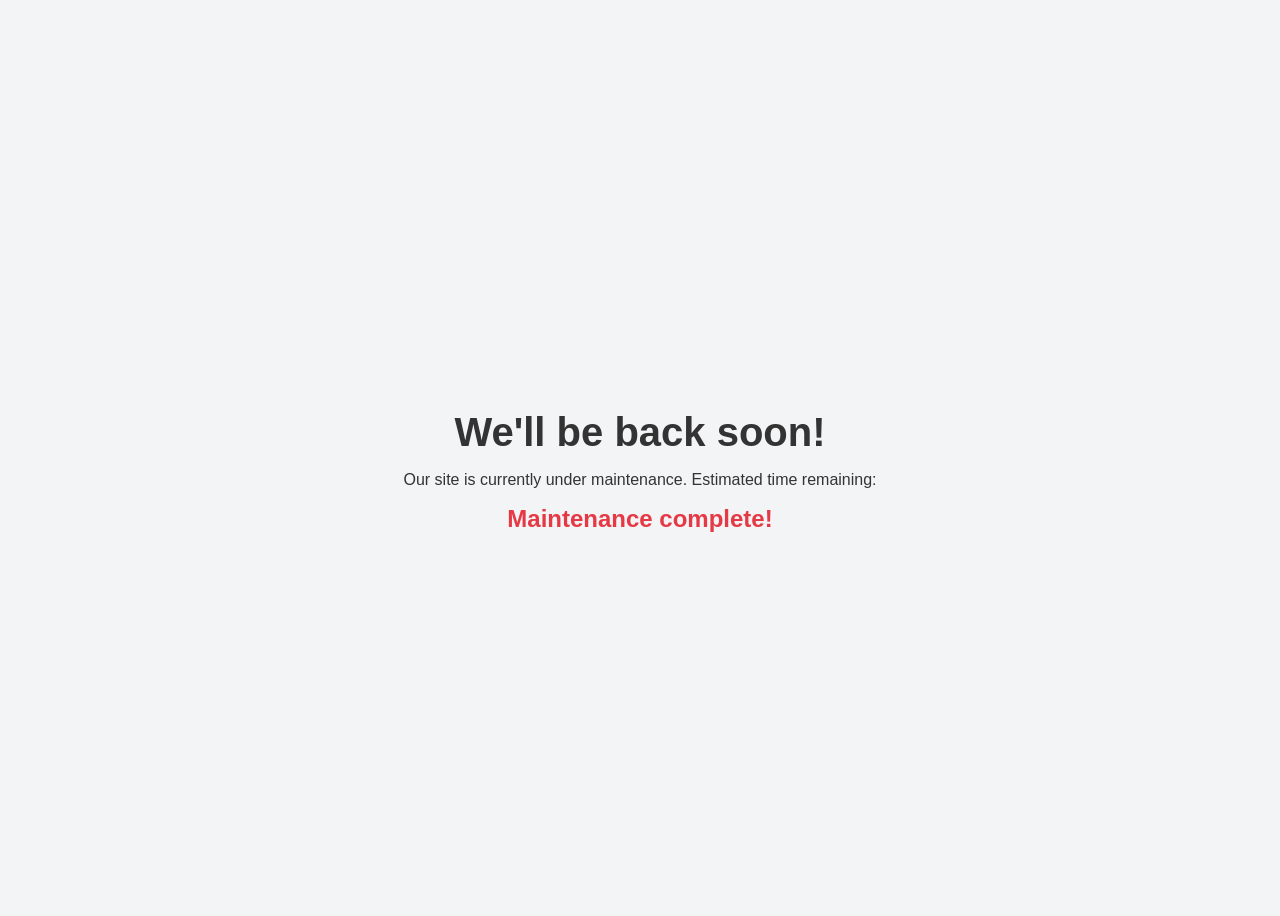
==== commit dfed363a: "Update index.html" ====
--- a/index.html
+++ b/index.html
@@ -3,34 +3,64 @@
 <head>
     <meta charset="UTF-8">
     <meta name="viewport" content="width=device-width, initial-scale=1.0">
-    <title>Under Maintenance</title>
+    <title>Site Under Maintenance</title>
     <style>
         body {
             display: flex;
+            align-items: center;
             justify-content: center;
-            align-items: center;
             height: 100vh;
             font-family: Arial, sans-serif;
             background-color: #f3f4f6;
             color: #333;
             text-align: center;
         }
-        .message {
-            max-width: 500px;
+        .container {
+            max-width: 600px;
         }
         h1 {
-            font-size: 2.5em;
-            margin-bottom: 0.5em;
+            font-size: 2.5rem;
+            margin-bottom: 1rem;
         }
-        p {
-            font-size: 1.2em;
+        #countdown {
+            font-size: 1.5rem;
+            font-weight: bold;
+            color: #e63946;
         }
     </style>
 </head>
 <body>
-    <div class="message">
-        <h1>We'll be right back!</h1>
-        <p>Our site is currently under maintenance. Thanks for your patience!</p>
+    <div class="container">
+        <h1>We'll be back soon!</h1>
+        <p>Our site is currently under maintenance. Estimated time remaining:</p>
+        <div id="countdown">Loading...</div>
     </div>
+
+    <script>
+        // Set the end time for the maintenance
+        const endTime = new Date("Dec 31, 2024 12:00:00").getTime();
+
+        // Update the countdown every second
+        const countdown = setInterval(() => {
+            const now = new Date().getTime();
+            const timeRemaining = endTime - now;
+
+            // Calculate days, hours, minutes, and seconds
+            const days = Math.floor(timeRemaining / (1000 * 60 * 60 * 24));
+            const hours = Math.floor((timeRemaining % (1000 * 60 * 60 * 24)) / (1000 * 60 * 60));
+            const minutes = Math.floor((timeRemaining % (1000 * 60 * 60)) / (1000 * 60));
+            const seconds = Math.floor((timeRemaining % (1000 * 60)) / 1000);
+
+            // Display the result
+            document.getElementById("countdown").innerHTML =
+                days + "d " + hours + "h " + minutes + "m " + seconds + "s ";
+
+            // If the countdown is over, display a message
+            if (timeRemaining < 0) {
+                clearInterval(countdown);
+                document.getElementById("countdown").innerHTML = "Maintenance complete!";
+            }
+        }, 1000);
+    </script>
 </body>
 </html>
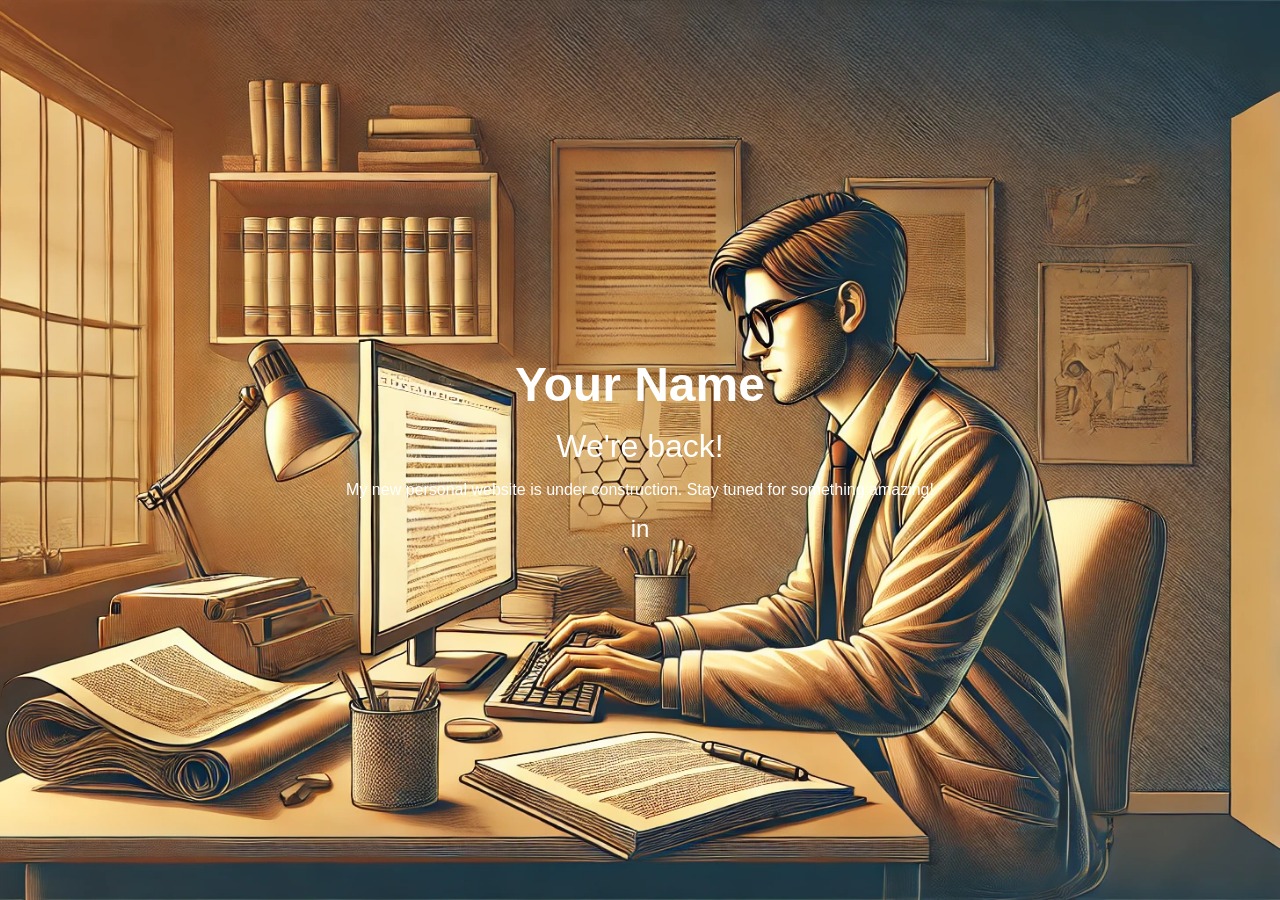
==== commit edb3cc12: "index.html" ====
--- a/index.html
+++ b/index.html
@@ -3,64 +3,21 @@
 <head>
     <meta charset="UTF-8">
     <meta name="viewport" content="width=device-width, initial-scale=1.0">
-    <title>Site Under Maintenance</title>
-    <style>
-        body {
-            display: flex;
-            align-items: center;
-            justify-content: center;
-            height: 100vh;
-            font-family: Arial, sans-serif;
-            background-color: #f3f4f6;
-            color: #333;
-            text-align: center;
-        }
-        .container {
-            max-width: 600px;
-        }
-        h1 {
-            font-size: 2.5rem;
-            margin-bottom: 1rem;
-        }
-        #countdown {
-            font-size: 1.5rem;
-            font-weight: bold;
-            color: #e63946;
-        }
-    </style>
+    <title>Under Construction</title>
+    <link rel="stylesheet" href="style.css">
 </head>
 <body>
     <div class="container">
-        <h1>We'll be back soon!</h1>
-        <p>Our site is currently under maintenance. Estimated time remaining:</p>
-        <div id="countdown">Loading...</div>
+        <h1>Your Name</h1>
+        <div id="countdown">
+            <span id="days">00</span> days 
+            <span id="hours">00</span> hrs 
+            <span id="minutes">00</span> min 
+            <span id="seconds">00</span> sec
+        </div>
+        <p>My new personal website is under construction. Stay tuned for something amazing!</p>
+        <a href="https://www.linkedin.com/" target="_blank" class="social-link">in</a>
     </div>
-
-    <script>
-        // Set the end time for the maintenance
-        const endTime = new Date("Dec 31, 2024 12:00:00").getTime();
-
-        // Update the countdown every second
-        const countdown = setInterval(() => {
-            const now = new Date().getTime();
-            const timeRemaining = endTime - now;
-
-            // Calculate days, hours, minutes, and seconds
-            const days = Math.floor(timeRemaining / (1000 * 60 * 60 * 24));
-            const hours = Math.floor((timeRemaining % (1000 * 60 * 60 * 24)) / (1000 * 60 * 60));
-            const minutes = Math.floor((timeRemaining % (1000 * 60 * 60)) / (1000 * 60));
-            const seconds = Math.floor((timeRemaining % (1000 * 60)) / 1000);
-
-            // Display the result
-            document.getElementById("countdown").innerHTML =
-                days + "d " + hours + "h " + minutes + "m " + seconds + "s ";
-
-            // If the countdown is over, display a message
-            if (timeRemaining < 0) {
-                clearInterval(countdown);
-                document.getElementById("countdown").innerHTML = "Maintenance complete!";
-            }
-        }, 1000);
-    </script>
+    <script src="script.js"></script>
 </body>
 </html>
--- a/style.css
+++ b/style.css
@@ -0,0 +1,39 @@
+/* style.css */
+* {
+    margin: 0;
+    padding: 0;
+    box-sizing: border-box;
+}
+
+body {
+    font-family: Arial, sans-serif;
+    display: flex;
+    justify-content: center;
+    align-items: center;
+    height: 100vh;
+    background: url('picture.webp') no-repeat center center/cover;
+    color: white;
+    text-align: center;
+}
+
+.container {
+    max-width: 700px;
+}
+
+h1 {
+    font-size: 3rem;
+    margin-bottom: 1rem;
+}
+
+#countdown {
+    font-size: 2rem;
+    margin: 1rem 0;
+}
+
+.social-link {
+    font-size: 1.5rem;
+    color: white;
+    text-decoration: none;
+    margin-top: 1rem;
+    display: inline-block;
+}
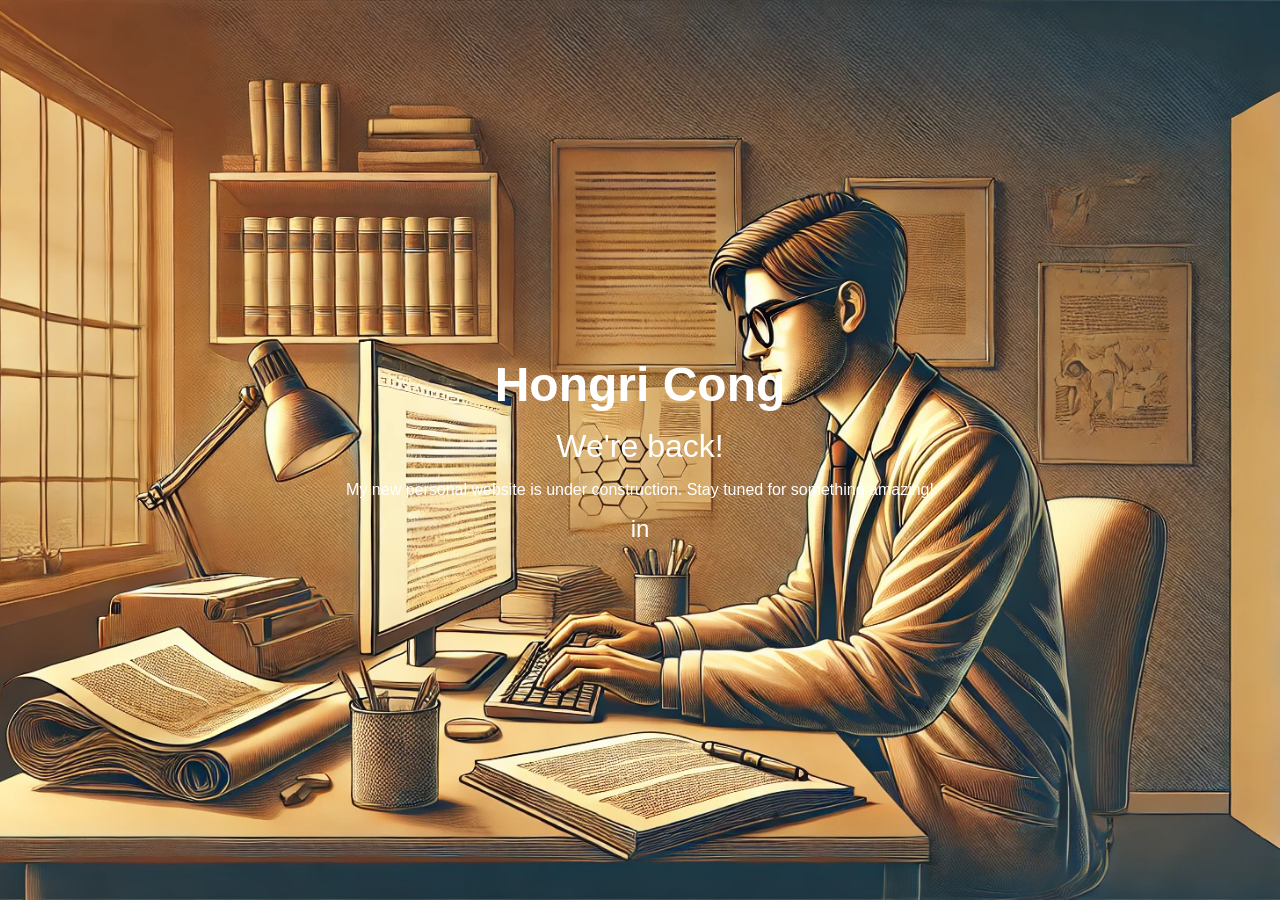
==== commit 55286d78: "Update index.html" ====
--- a/index.html
+++ b/index.html
@@ -8,7 +8,7 @@
 </head>
 <body>
     <div class="container">
-        <h1>Your Name</h1>
+        <h1>Hongri Cong</h1>
         <div id="countdown">
             <span id="days">00</span> days 
             <span id="hours">00</span> hrs 
@@ -16,7 +16,7 @@
             <span id="seconds">00</span> sec
         </div>
         <p>My new personal website is under construction. Stay tuned for something amazing!</p>
-        <a href="https://www.linkedin.com/" target="_blank" class="social-link">in</a>
+        <a href="https://www.linkedin.com/in/hongri-cong-a87694142" target="_blank" class="social-link">in</a>
     </div>
     <script src="script.js"></script>
 </body>
